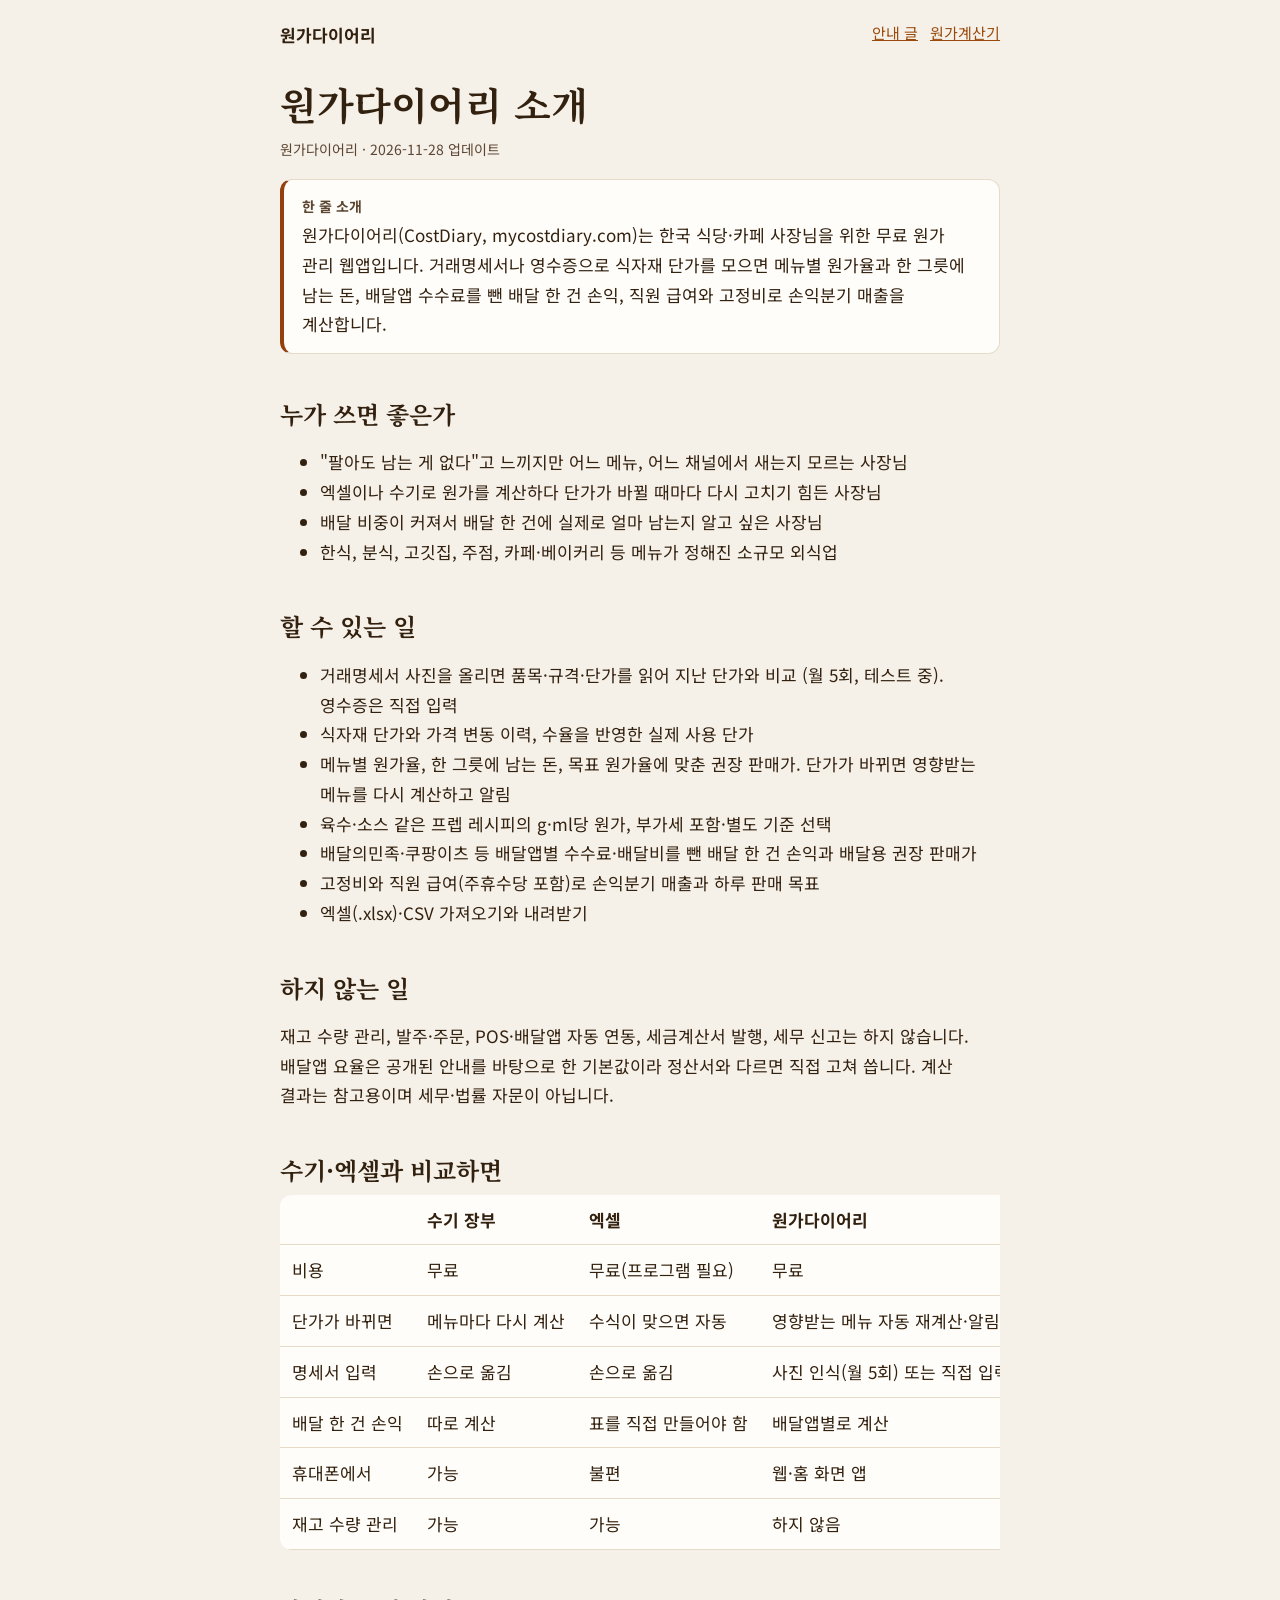
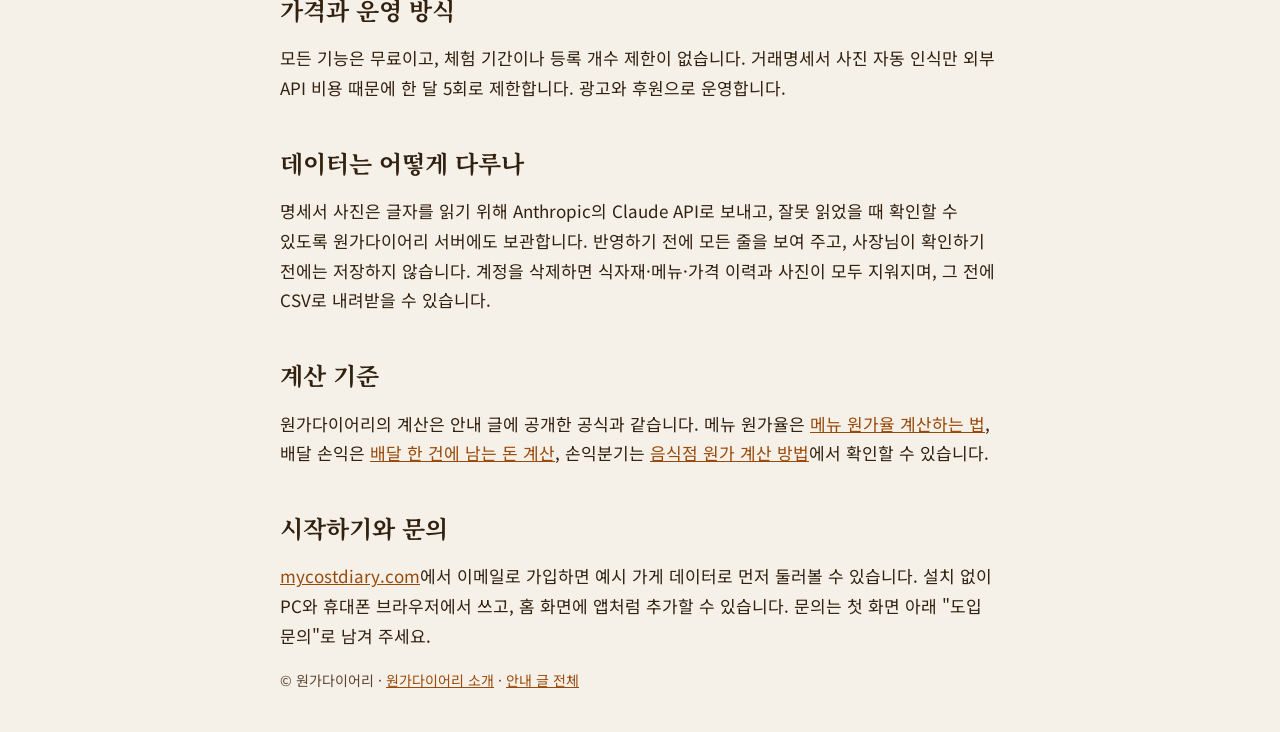
==== static/about.html @ d58bc054 "AI 답변에 인용되도록 안내 글 보강: 고민형 질문 글, 배달 손익, 소개·목록 페이지 - /guide/no-profit: '장사해도 남는 게 없을 때' 원인 7가지와 확인 순서 " ====
<!doctype html>
<html lang="ko">
<head>
  <meta charset="utf-8">
  <meta name="viewport" content="width=device-width, initial-scale=1">
  <title>원가다이어리 소개 · 식당 무료 원가 관리 웹앱 | 원가다이어리</title>
  <meta name="description" content="원가다이어리는 식당·카페 사장님을 위한 무료 원가 관리 웹앱입니다. 할 수 있는 일과 하지 않는 일, 수기·엑셀과의 비교, 데이터 처리, 계산 기준을 정리했습니다.">
  <meta name="robots" content="index, follow, max-image-preview:large">
  <link rel="canonical" href="https://mycostdiary.com/about">
  <meta property="og:type" content="website">
  <meta property="og:site_name" content="원가다이어리">
  <meta property="og:url" content="https://mycostdiary.com/about">
  <meta property="og:title" content="원가다이어리 소개 · 식당 무료 원가 관리 웹앱">
  <meta property="og:description" content="원가다이어리는 식당·카페 사장님을 위한 무료 원가 관리 웹앱입니다. 할 수 있는 일과 하지 않는 일, 수기·엑셀과의 비교, 데이터 처리, 계산 기준을 정리했습니다.">
  <meta property="og:image" content="https://mycostdiary.com/static/og-image.png">
  <meta property="og:locale" content="ko_KR">
  <meta name="twitter:card" content="summary_large_image">
  <link rel="icon" href="/static/icon.svg" type="image/svg+xml">
  <link rel="stylesheet" href="/static/fonts/noto/noto.css?v=1">
  <link rel="stylesheet" href="/static/guide/guide.css?v=4">
  <script type="application/ld+json">
{
 "@context": "https://schema.org",
 "@graph": [
  {
   "@type": "AboutPage",
   "name": "원가다이어리 소개",
   "url": "https://mycostdiary.com/about",
   "inLanguage": "ko-KR",
   "mainEntity": {
    "@id": "https://mycostdiary.com/#app"
   },
   "dateModified": "2026-11-28"
  },
  {
   "@type": "Organization",
   "@id": "https://mycostdiary.com/#org",
   "name": "원가다이어리",
   "alternateName": "CostDiary",
   "url": "https://mycostdiary.com/",
   "logo": "https://mycostdiary.com/static/brand/logo.png"
  },
  {
   "@type": "SoftwareApplication",
   "@id": "https://mycostdiary.com/#app",
   "name": "원가다이어리",
   "url": "https://mycostdiary.com/",
   "applicationCategory": "BusinessApplication",
   "operatingSystem": "Web",
   "inLanguage": "ko-KR",
   "offers": {
    "@type": "Offer",
    "price": "0",
    "priceCurrency": "KRW"
   },
   "publisher": {
    "@id": "https://mycostdiary.com/#org"
   }
  }
 ]
}
  </script>
</head>
<body>
  <header><a href="/">원가다이어리</a><nav><a href="/guide">안내 글</a><a href="/guide/cost-calculator">원가계산기</a></nav></header>
  <main>
    <article>
    <h1>원가다이어리 소개</h1>
    <p class="meta">원가다이어리 · <time datetime="2026-11-28">2026-11-28 업데이트</time></p>
    <p class="answer"><b>한 줄 소개</b> 원가다이어리(CostDiary, mycostdiary.com)는 한국 식당·카페 사장님을 위한 무료 원가 관리 웹앱입니다. 거래명세서나 영수증으로 식자재 단가를 모으면 메뉴별 원가율과 한 그릇에 남는 돈, 배달앱 수수료를 뺀 배달 한 건 손익, 직원 급여와 고정비로 손익분기 매출을 계산합니다.</p>

    <h2>누가 쓰면 좋은가</h2>
    <ul>
      <li>"팔아도 남는 게 없다"고 느끼지만 어느 메뉴, 어느 채널에서 새는지 모르는 사장님</li>
      <li>엑셀이나 수기로 원가를 계산하다 단가가 바뀔 때마다 다시 고치기 힘든 사장님</li>
      <li>배달 비중이 커져서 배달 한 건에 실제로 얼마 남는지 알고 싶은 사장님</li>
      <li>한식, 분식, 고깃집, 주점, 카페·베이커리 등 메뉴가 정해진 소규모 외식업</li>
    </ul>

    <h2>할 수 있는 일</h2>
    <ul>
      <li>거래명세서 사진을 올리면 품목·규격·단가를 읽어 지난 단가와 비교 (월 5회, 테스트 중). 영수증은 직접 입력</li>
      <li>식자재 단가와 가격 변동 이력, 수율을 반영한 실제 사용 단가</li>
      <li>메뉴별 원가율, 한 그릇에 남는 돈, 목표 원가율에 맞춘 권장 판매가. 단가가 바뀌면 영향받는 메뉴를 다시 계산하고 알림</li>
      <li>육수·소스 같은 프렙 레시피의 g·ml당 원가, 부가세 포함·별도 기준 선택</li>
      <li>배달의민족·쿠팡이츠 등 배달앱별 수수료·배달비를 뺀 배달 한 건 손익과 배달용 권장 판매가</li>
      <li>고정비와 직원 급여(주휴수당 포함)로 손익분기 매출과 하루 판매 목표</li>
      <li>엑셀(.xlsx)·CSV 가져오기와 내려받기</li>
    </ul>

    <h2>하지 않는 일</h2>
    <p>재고 수량 관리, 발주·주문, POS·배달앱 자동 연동, 세금계산서 발행, 세무 신고는 하지 않습니다. 배달앱 요율은 공개된 안내를 바탕으로 한 기본값이라 정산서와 다르면 직접 고쳐 씁니다. 계산 결과는 참고용이며 세무·법률 자문이 아닙니다.</p>

    <h2>수기·엑셀과 비교하면</h2>
    <div class="table-wrap">
      <table>
        <thead><tr><th></th><th>수기 장부</th><th>엑셀</th><th>원가다이어리</th></tr></thead>
        <tbody>
          <tr><td>비용</td><td>무료</td><td>무료(프로그램 필요)</td><td>무료</td></tr>
          <tr><td>단가가 바뀌면</td><td>메뉴마다 다시 계산</td><td>수식이 맞으면 자동</td><td>영향받는 메뉴 자동 재계산·알림</td></tr>
          <tr><td>명세서 입력</td><td>손으로 옮김</td><td>손으로 옮김</td><td>사진 인식(월 5회) 또는 직접 입력</td></tr>
          <tr><td>배달 한 건 손익</td><td>따로 계산</td><td>표를 직접 만들어야 함</td><td>배달앱별로 계산</td></tr>
          <tr><td>휴대폰에서</td><td>가능</td><td>불편</td><td>웹·홈 화면 앱</td></tr>
          <tr><td>재고 수량 관리</td><td>가능</td><td>가능</td><td>하지 않음</td></tr>
        </tbody>
      </table>
    </div>

    <h2>가격과 운영 방식</h2>
    <p>모든 기능은 무료이고, 체험 기간이나 등록 개수 제한이 없습니다. 거래명세서 사진 자동 인식만 외부 API 비용 때문에 한 달 5회로 제한합니다. 광고와 후원으로 운영합니다.</p>

    <h2>데이터는 어떻게 다루나</h2>
    <p>명세서 사진은 글자를 읽기 위해 Anthropic의 Claude API로 보내고, 잘못 읽었을 때 확인할 수 있도록 원가다이어리 서버에도 보관합니다. 반영하기 전에 모든 줄을 보여 주고, 사장님이 확인하기 전에는 저장하지 않습니다. 계정을 삭제하면 식자재·메뉴·가격 이력과 사진이 모두 지워지며, 그 전에 CSV로 내려받을 수 있습니다.</p>

    <h2>계산 기준</h2>
    <p>원가다이어리의 계산은 안내 글에 공개한 공식과 같습니다. 메뉴 원가율은 <a href="/guide/menu-cost-rate">메뉴 원가율 계산하는 법</a>, 배달 손익은 <a href="/guide/delivery-profit">배달 한 건에 남는 돈 계산</a>, 손익분기는 <a href="/guide/restaurant-cost">음식점 원가 계산 방법</a>에서 확인할 수 있습니다.</p>

    <h2>시작하기와 문의</h2>
    <p><a href="/">mycostdiary.com</a>에서 이메일로 가입하면 예시 가게 데이터로 먼저 둘러볼 수 있습니다. 설치 없이 PC와 휴대폰 브라우저에서 쓰고, 홈 화면에 앱처럼 추가할 수 있습니다. 문의는 첫 화면 아래 "도입 문의"로 남겨 주세요.</p>
    </article>
  </main>
  <footer>© 원가다이어리 · <a href="/about">원가다이어리 소개</a> · <a href="/guide">안내 글 전체</a></footer>
  <script type="module" src="/static/js/guide-ga.js"></script>
</body>
</html>
---- static/fonts/noto/noto.css ----
/* Noto Sans KR · Noto Serif KR (SIL OFL 1.1, Google). @fontsource 5.3.1에서 가져온 조각 파일.
   KS X 1001 한글 2,350자 + 기본 라틴 + 랜딩에 쓰인 글자가 들어 있는 조각만 담았고, unicode-range 덕분에
   브라우저는 화면에 실제로 쓰인 조각만 내려받는다. 없는 글자는 다음 글꼴(시스템 고딕)로 표시된다. */
@font-face{font-family:'Noto Sans KR';font-style:normal;font-weight:400;font-display:swap;src:url(./noto-sans-kr-2-400-normal.woff2) format('woff2');unicode-range:U+d723-d728,U+d72a-d733,U+d735-d748,U+d74a-d74f,U+d752-d753,U+d755-d757,U+d75a-d75f,U+d762-d764,U+d766-d768,U+d76a-d76b,U+d76d-d76f,U+d771-d787,U+d789-d78b,U+d78d-d78f,U+d791-d797,U+d79a,U+d79c,U+d79e-d7a3,U+f900-f909,U+f90b-f92e;}
@font-face{font-family:'Noto Sans KR';font-style:normal;font-weight:400;font-display:swap;src:url(./noto-sans-kr-3-400-normal.woff2) format('woff2');unicode-range:U+d679-d68b,U+d68e-d69e,U+d6a0,U+d6a2-d6a7,U+d6a9-d6c3,U+d6c6-d6c7,U+d6c9-d6cb,U+d6cd-d6d3,U+d6d5-d6d6,U+d6d8-d6e3,U+d6e5-d6e7,U+d6e9-d6fb,U+d6fd-d717,U+d719-d71f,U+d721-d722;}
@font-face{font-family:'Noto Sans KR';font-style:normal;font-weight:400;font-display:swap;src:url(./noto-sans-kr-4-400-normal.woff2) format('woff2');unicode-range:U+d5bc-d5c7,U+d5ca-d5cb,U+d5cd-d5cf,U+d5d1-d5d7,U+d5d9-d5da,U+d5dc,U+d5de-d5e3,U+d5e6-d5e7,U+d5e9-d5eb,U+d5ed-d5f6,U+d5f8,U+d5fa-d5ff,U+d602-d603,U+d605-d607,U+d609-d60f,U+d612-d613,U+d616-d61b,U+d61d-d637,U+d63a-d63b,U+d63d-d63f,U+d641-d647,U+d64a-d64c,U+d64e-d653,U+d656-d657,U+d659-d65b,U+d65d-d666,U+d668,U+d66a-d678;}
@font-face{font-family:'Noto Sans KR';font-style:normal;font-weight:400;font-display:swap;src:url(./noto-sans-kr-5-400-normal.woff2) format('woff2');unicode-range:U+d507,U+d509-d50b,U+d50d-d513,U+d515-d53b,U+d53e-d53f,U+d541-d543,U+d545-d54c,U+d54e,U+d550,U+d552-d557,U+d55a-d55b,U+d55d-d55f,U+d561-d564,U+d566-d567,U+d56a,U+d56c,U+d56e-d573,U+d576-d577,U+d579-d583,U+d585-d586,U+d58a-d5a4,U+d5a6-d5bb;}
@font-face{font-family:'Noto Sans KR';font-style:normal;font-weight:400;font-display:swap;src:url(./noto-sans-kr-6-400-normal.woff2) format('woff2');unicode-range:U+d464-d477,U+d47a-d47b,U+d47d-d47f,U+d481-d487,U+d489-d48a,U+d48c,U+d48e-d4e7,U+d4e9-d503,U+d505-d506;}
@font-face{font-family:'Noto Sans KR';font-style:normal;font-weight:400;font-display:swap;src:url(./noto-sans-kr-7-400-normal.woff2) format('woff2');unicode-range:U+d3bf-d3c7,U+d3ca-d3cf,U+d3d1-d3eb,U+d3ee-d3ef,U+d3f1-d3f3,U+d3f5-d3fb,U+d3fd-d400,U+d402-d45b,U+d45d-d463;}
@font-face{font-family:'Noto Sans KR';font-style:normal;font-weight:400;font-display:swap;src:url(./noto-sans-kr-8-400-normal.woff2) format('woff2');unicode-range:U+d2ff,U+d302-d304,U+d306-d30b,U+d30f,U+d311-d313,U+d315-d31b,U+d31e,U+d322-d324,U+d326-d327,U+d32a-d32b,U+d32d-d32f,U+d331-d337,U+d339-d33c,U+d33e-d37b,U+d37e-d37f,U+d381-d383,U+d385-d38b,U+d38e-d390,U+d392-d397,U+d39a-d39b,U+d39d-d39f,U+d3a1-d3a7,U+d3a9-d3aa,U+d3ac,U+d3ae-d3b3,U+d3b5-d3b7,U+d3b9-d3bb,U+d3bd-d3be;}
@font-face{font-family:'Noto Sans KR';font-style:normal;font-weight:400;font-display:swap;src:url(./noto-sans-kr-9-400-normal.woff2) format('woff2');unicode-range:U+d257-d27f,U+d281-d29b,U+d29d-d29f,U+d2a1-d2ab,U+d2ad-d2b7,U+d2ba-d2bb,U+d2bd-d2bf,U+d2c1-d2c7,U+d2c9-d2ef,U+d2f2-d2f3,U+d2f5-d2f7,U+d2f9-d2fe;}
@font-face{font-family:'Noto Sans KR';font-style:normal;font-weight:400;font-display:swap;src:url(./noto-sans-kr-10-400-normal.woff2) format('woff2');unicode-range:U+d1b4,U+d1b6-d1f3,U+d1f5-d22b,U+d22e-d22f,U+d231-d233,U+d235-d23b,U+d23d-d240,U+d242-d256;}
@font-face{font-family:'Noto Sans KR';font-style:normal;font-weight:400;font-display:swap;src:url(./noto-sans-kr-11-400-normal.woff2) format('woff2');unicode-range:U+d105-d12f,U+d132-d133,U+d135-d137,U+d139-d13f,U+d141-d142,U+d144,U+d146-d14b,U+d14e-d14f,U+d151-d153,U+d155-d15b,U+d15e-d187,U+d189-d19f,U+d1a2-d1a3,U+d1a5-d1a7,U+d1a9-d1af,U+d1b2-d1b3;}
@font-face{font-family:'Noto Sans KR';font-style:normal;font-weight:400;font-display:swap;src:url(./noto-sans-kr-12-400-normal.woff2) format('woff2');unicode-range:U+d04b-d04f,U+d051-d057,U+d059-d06b,U+d06d-d06f,U+d071-d073,U+d075-d07b,U+d07e-d0a3,U+d0a6-d0a7,U+d0a9-d0ab,U+d0ad-d0b3,U+d0b6,U+d0b8,U+d0ba-d0bf,U+d0c2-d0c3,U+d0c5-d0c7,U+d0c9-d0cf,U+d0d2,U+d0d6-d0db,U+d0de-d0df,U+d0e1-d0e3,U+d0e5-d0eb,U+d0ee-d0f0,U+d0f2-d104;}
@font-face{font-family:'Noto Sans KR';font-style:normal;font-weight:400;font-display:swap;src:url(./noto-sans-kr-13-400-normal.woff2) format('woff2');unicode-range:U+cfa2-cfc3,U+cfc5-cfdf,U+cfe2-cfe3,U+cfe5-cfe7,U+cfe9-cff4,U+cff6-cffb,U+cffd-cfff,U+d001-d003,U+d005-d017,U+d019-d033,U+d036-d037,U+d039-d03b,U+d03d-d04a;}
@font-face{font-family:'Noto Sans KR';font-style:normal;font-weight:400;font-display:swap;src:url(./noto-sans-kr-14-400-normal.woff2) format('woff2');unicode-range:U+cef0-cef3,U+cef6,U+cef9-ceff,U+cf01-cf03,U+cf05-cf07,U+cf09-cf0f,U+cf11-cf12,U+cf14-cf1b,U+cf1d-cf1f,U+cf21-cf2f,U+cf31-cf53,U+cf56-cf57,U+cf59-cf5b,U+cf5d-cf63,U+cf66,U+cf68,U+cf6a-cf6f,U+cf71-cf84,U+cf86-cf8b,U+cf8d-cfa1;}
@font-face{font-family:'Noto Sans KR';font-style:normal;font-weight:400;font-display:swap;src:url(./noto-sans-kr-15-400-normal.woff2) format('woff2');unicode-range:U+ce3c-ce57,U+ce5a-ce5b,U+ce5d-ce5f,U+ce61-ce67,U+ce6a,U+ce6c,U+ce6e-ce73,U+ce76-ce77,U+ce79-ce7b,U+ce7d-ce83,U+ce85-ce88,U+ce8a-ce8f,U+ce91-ce93,U+ce95-ce97,U+ce99-ce9f,U+cea2,U+cea4-ceab,U+cead-cee3,U+cee6-cee7,U+cee9-ceeb,U+ceed-ceef;}
@font-face{font-family:'Noto Sans KR';font-style:normal;font-weight:400;font-display:swap;src:url(./noto-sans-kr-16-400-normal.woff2) format('woff2');unicode-range:U+cd92-cd93,U+cd96-cd97,U+cd99-cd9b,U+cd9d-cda3,U+cda6-cda8,U+cdaa-cdaf,U+cdb1-cdc3,U+cdc5-cdcb,U+cdcd-cde7,U+cde9-ce03,U+ce05-ce1f,U+ce22-ce34,U+ce36-ce3b;}
@font-face{font-family:'Noto Sans KR';font-style:normal;font-weight:400;font-display:swap;src:url(./noto-sans-kr-17-400-normal.woff2) format('woff2');unicode-range:U+ccef-cd07,U+cd0a-cd0b,U+cd0d-cd1a,U+cd1c,U+cd1e-cd2b,U+cd2d-cd5b,U+cd5d-cd77,U+cd79-cd91;}
@font-face{font-family:'Noto Sans KR';font-style:normal;font-weight:400;font-display:swap;src:url(./noto-sans-kr-18-400-normal.woff2) format('woff2');unicode-range:U+cc3f-cc43,U+cc46-cc47,U+cc49-cc4b,U+cc4d-cc53,U+cc55-cc58,U+cc5a-cc5f,U+cc61-cc97,U+cc9a-cc9b,U+cc9d-cc9f,U+cca1-cca7,U+ccaa,U+ccac,U+ccae-ccb3,U+ccb6-ccb7,U+ccb9-ccbb,U+ccbd-cccf,U+ccd1-cce3,U+cce5-ccee;}
@font-face{font-family:'Noto Sans KR';font-style:normal;font-weight:400;font-display:swap;src:url(./noto-sans-kr-19-400-normal.woff2) format('woff2');unicode-range:U+cb91-cbd3,U+cbd5-cbe3,U+cbe5-cc0b,U+cc0e-cc0f,U+cc11-cc13,U+cc15-cc1b,U+cc1d-cc20,U+cc23-cc27,U+cc2a-cc2b,U+cc2d,U+cc2f,U+cc31-cc37,U+cc3a,U+cc3c;}
@font-face{font-family:'Noto Sans KR';font-style:normal;font-weight:400;font-display:swap;src:url(./noto-sans-kr-20-400-normal.woff2) format('woff2');unicode-range:U+caf4-cb47,U+cb4a-cb90;}
@font-face{font-family:'Noto Sans KR';font-style:normal;font-weight:400;font-display:swap;src:url(./noto-sans-kr-21-400-normal.woff2) format('woff2');unicode-range:U+ca4a-ca4b,U+ca4e-ca4f,U+ca51-ca53,U+ca55-ca5b,U+ca5d-ca60,U+ca62-ca83,U+ca85-cabb,U+cabe-cabf,U+cac1-cac3,U+cac5-cacb,U+cacd-cad0,U+cad2,U+cad4-cad8,U+cada-caf3;}
@font-face{font-family:'Noto Sans KR';font-style:normal;font-weight:400;font-display:swap;src:url(./noto-sans-kr-22-400-normal.woff2) format('woff2');unicode-range:U+c996-c997,U+c99a-c99c,U+c99e-c9bf,U+c9c2-c9c3,U+c9c5-c9c7,U+c9c9-c9cf,U+c9d2,U+c9d4,U+c9d7-c9d8,U+c9db,U+c9de-c9df,U+c9e1-c9e3,U+c9e5-c9e6,U+c9e8-c9eb,U+c9ee-c9f0,U+c9f2-c9f7,U+c9f9-ca0b,U+ca0d-ca28,U+ca2a-ca49;}
@font-face{font-family:'Noto Sans KR';font-style:normal;font-weight:400;font-display:swap;src:url(./noto-sans-kr-23-400-normal.woff2) format('woff2');unicode-range:U+c8e9-c8f4,U+c8f6-c8fb,U+c8fe-c8ff,U+c901-c903,U+c905-c90b,U+c90e-c910,U+c912-c917,U+c919-c92b,U+c92d-c94f,U+c951-c953,U+c955-c96b,U+c96d-c973,U+c975-c987,U+c98a-c98b,U+c98d-c98f,U+c991-c995;}
@font-face{font-family:'Noto Sans KR';font-style:normal;font-weight:400;font-display:swap;src:url(./noto-sans-kr-24-400-normal.woff2) format('woff2');unicode-range:U+c841-c84b,U+c84d-c86f,U+c872-c873,U+c875-c877,U+c879-c87f,U+c882-c884,U+c887-c88a,U+c88d-c8c3,U+c8c5-c8df,U+c8e1-c8e8;}
@font-face{font-family:'Noto Sans KR';font-style:normal;font-weight:400;font-display:swap;src:url(./noto-sans-kr-25-400-normal.woff2) format('woff2');unicode-range:U+c779-c77b,U+c77e-c782,U+c786,U+c78b,U+c78d,U+c78f,U+c792-c793,U+c795,U+c797,U+c799-c79f,U+c7a2,U+c7a7-c7ab,U+c7ae-c7bb,U+c7bd-c7c0,U+c7c2-c7c7,U+c7c9-c7dc,U+c7de-c7ff,U+c802-c803,U+c805-c807,U+c809,U+c80b-c80f,U+c812,U+c814,U+c817-c81b,U+c81e-c81f,U+c821-c823,U+c825-c82e,U+c830-c837,U+c839-c83b,U+c83d-c840;}
@font-face{font-family:'Noto Sans KR';font-style:normal;font-weight:400;font-display:swap;src:url(./noto-sans-kr-26-400-normal.woff2) format('woff2');unicode-range:U+c6bb-c6bf,U+c6c2,U+c6c4,U+c6c6-c6cb,U+c6ce-c6cf,U+c6d1-c6d3,U+c6d5-c6db,U+c6dd-c6df,U+c6e1-c6e7,U+c6e9-c6eb,U+c6ed-c6ef,U+c6f1-c6f8,U+c6fa-c703,U+c705-c707,U+c709-c70b,U+c70d-c716,U+c718,U+c71a-c71f,U+c722-c723,U+c725-c727,U+c729-c734,U+c736-c73b,U+c73e-c73f,U+c741-c743,U+c745-c74b,U+c74e-c750,U+c752-c757,U+c759-c773,U+c776-c777;}
@font-face{font-family:'Noto Sans KR';font-style:normal;font-weight:400;font-display:swap;src:url(./noto-sans-kr-27-400-normal.woff2) format('woff2');unicode-range:U+c5f5-c5fb,U+c5fe,U+c602-c605,U+c607,U+c609-c60f,U+c611-c61a,U+c61c-c623,U+c626-c627,U+c629-c62b,U+c62d,U+c62f-c632,U+c636,U+c638,U+c63a-c63f,U+c642-c643,U+c645-c647,U+c649-c652,U+c656-c65b,U+c65d-c65f,U+c661-c663,U+c665-c677,U+c679-c67b,U+c67d-c693,U+c696-c697,U+c699-c69b,U+c69d-c6a3,U+c6a6,U+c6a8,U+c6aa-c6af,U+c6b2-c6b3,U+c6b5-c6b7,U+c6b9-c6ba;}
@font-face{font-family:'Noto Sans KR';font-style:normal;font-weight:400;font-display:swap;src:url(./noto-sans-kr-28-400-normal.woff2) format('woff2');unicode-range:U+c517-c527,U+c52a-c52b,U+c52d-c52f,U+c531-c538,U+c53a,U+c53c,U+c53e-c543,U+c546-c547,U+c54b,U+c54d-c552,U+c556,U+c55a-c55b,U+c55d,U+c55f,U+c562-c563,U+c565-c567,U+c569-c56f,U+c572,U+c574,U+c576-c57b,U+c57e-c57f,U+c581-c583,U+c585-c586,U+c588-c58b,U+c58e,U+c590,U+c592-c596,U+c599-c5b3,U+c5b6-c5b7,U+c5ba,U+c5be-c5c3,U+c5ca-c5cb,U+c5cd,U+c5cf,U+c5d2-c5d3,U+c5d5-c5d7,U+c5d9-c5df,U+c5e1-c5e2,U+c5e4,U+c5e6-c5eb,U+c5ef,U+c5f1-c5f3;}
@font-face{font-family:'Noto Sans KR';font-style:normal;font-weight:400;font-display:swap;src:url(./noto-sans-kr-29-400-normal.woff2) format('woff2');unicode-range:U+c475-c4ef,U+c4f2-c4f3,U+c4f5-c4f7,U+c4f9-c4ff,U+c502-c50b,U+c50d-c516;}
@font-face{font-family:'Noto Sans KR';font-style:normal;font-weight:400;font-display:swap;src:url(./noto-sans-kr-30-400-normal.woff2) format('woff2');unicode-range:U+c3d0-c3d7,U+c3da-c3db,U+c3dd-c3de,U+c3e1-c3ec,U+c3ee-c3f3,U+c3f5-c42b,U+c42d-c463,U+c466-c474;}
@font-face{font-family:'Noto Sans KR';font-style:normal;font-weight:400;font-display:swap;src:url(./noto-sans-kr-31-400-normal.woff2) format('woff2');unicode-range:U+c32b-c367,U+c36a-c36b,U+c36d-c36f,U+c371-c377,U+c37a-c37b,U+c37e-c383,U+c385-c387,U+c389-c3cf;}
@font-face{font-family:'Noto Sans KR';font-style:normal;font-weight:400;font-display:swap;src:url(./noto-sans-kr-32-400-normal.woff2) format('woff2');unicode-range:U+c26a-c26b,U+c26d-c26f,U+c271-c273,U+c275-c27b,U+c27e-c287,U+c289-c28f,U+c291-c297,U+c299-c29a,U+c29c-c2a3,U+c2a5-c2a7,U+c2a9-c2ab,U+c2ad-c2b3,U+c2b6,U+c2b8,U+c2ba-c2bb,U+c2bd-c2db,U+c2de-c2df,U+c2e1-c2e2,U+c2e5-c2ea,U+c2ee,U+c2f0,U+c2f2-c2f5,U+c2f7,U+c2fa-c2fb,U+c2fd-c2ff,U+c301-c307,U+c309-c30c,U+c30e-c312,U+c315-c323,U+c325-c328,U+c32a;}
@font-face{font-family:'Noto Sans KR';font-style:normal;font-weight:400;font-display:swap;src:url(./noto-sans-kr-33-400-normal.woff2) format('woff2');unicode-range:U+c1bc-c1c3,U+c1c5-c1df,U+c1e1-c1fb,U+c1fd-c203,U+c205-c20c,U+c20e,U+c210-c217,U+c21a-c21b,U+c21d-c21e,U+c221-c227,U+c229-c22a,U+c22c,U+c22e,U+c230,U+c233-c24f,U+c251-c257,U+c259-c269;}
@font-face{font-family:'Noto Sans KR';font-style:normal;font-weight:400;font-display:swap;src:url(./noto-sans-kr-34-400-normal.woff2) format('woff2');unicode-range:U+c101-c11b,U+c11f,U+c121-c123,U+c125-c12b,U+c12e,U+c132-c137,U+c13a-c13b,U+c13d-c13f,U+c141-c147,U+c14a,U+c14c-c153,U+c155-c157,U+c159-c15b,U+c15d-c166,U+c169-c16f,U+c171-c177,U+c179-c18b,U+c18e-c18f,U+c191-c193,U+c195-c19b,U+c19d-c19e,U+c1a0,U+c1a2-c1a4,U+c1a6-c1bb;}
@font-face{font-family:'Noto Sans KR';font-style:normal;font-weight:400;font-display:swap;src:url(./noto-sans-kr-35-400-normal.woff2) format('woff2');unicode-range:U+c049-c057,U+c059-c05b,U+c05d-c05f,U+c061-c067,U+c069-c08f,U+c091-c0ab,U+c0ae-c0af,U+c0b1-c0b3,U+c0b5,U+c0b7-c0bb,U+c0be,U+c0c2-c0c7,U+c0ca-c0cb,U+c0cd-c0cf,U+c0d1-c0d7,U+c0d9-c0da,U+c0dc,U+c0de-c0e3,U+c0e5-c0eb,U+c0ed-c0f3,U+c0f6,U+c0f8,U+c0fa-c0ff;}
@font-face{font-family:'Noto Sans KR';font-style:normal;font-weight:400;font-display:swap;src:url(./noto-sans-kr-36-400-normal.woff2) format('woff2');unicode-range:U+bfa7-bfaf,U+bfb1-bfc4,U+bfc6-bfcb,U+bfce-bfcf,U+bfd1-bfd3,U+bfd5-bfdb,U+bfdd-c048;}
@font-face{font-family:'Noto Sans KR';font-style:normal;font-weight:400;font-display:swap;src:url(./noto-sans-kr-37-400-normal.woff2) format('woff2');unicode-range:U+bf07,U+bf09-bf3f,U+bf41-bf4f,U+bf52-bf54,U+bf56-bfa6;}
@font-face{font-family:'Noto Sans KR';font-style:normal;font-weight:400;font-display:swap;src:url(./noto-sans-kr-38-400-normal.woff2) format('woff2');unicode-range:U+be56,U+be58,U+be5c-be5f,U+be62-be63,U+be65-be67,U+be69-be74,U+be76-be7b,U+be7e-be7f,U+be81-be8e,U+be90,U+be92-bea7,U+bea9-becf,U+bed2-bed3,U+bed5-bed6,U+bed9-bee3,U+bee6-bf06;}
@font-face{font-family:'Noto Sans KR';font-style:normal;font-weight:400;font-display:swap;src:url(./noto-sans-kr-39-400-normal.woff2) format('woff2');unicode-range:U+bdb0-bdd3,U+bdd5-bdef,U+bdf1-be0b,U+be0d-be0f,U+be11-be13,U+be15-be43,U+be46-be47,U+be49-be4b,U+be4d-be53;}
@font-face{font-family:'Noto Sans KR';font-style:normal;font-weight:400;font-display:swap;src:url(./noto-sans-kr-40-400-normal.woff2) format('woff2');unicode-range:U+bd03,U+bd06,U+bd08,U+bd0a-bd0f,U+bd11-bd22,U+bd25-bd47,U+bd49-bd58,U+bd5a-bd7f,U+bd82-bd83,U+bd85-bd87,U+bd8a-bd8f,U+bd91-bd92,U+bd94,U+bd96-bd98,U+bd9a-bdaf;}
@font-face{font-family:'Noto Sans KR';font-style:normal;font-weight:400;font-display:swap;src:url(./noto-sans-kr-41-400-normal.woff2) format('woff2');unicode-range:U+bc4e-bc83,U+bc86-bc87,U+bc89-bc8b,U+bc8d-bc93,U+bc96,U+bc98,U+bc9b-bc9f,U+bca2-bca3,U+bca5-bca7,U+bca9-bcb2,U+bcb4-bcbb,U+bcbe-bcbf,U+bcc1-bcc3,U+bcc5-bccc,U+bcce-bcd0,U+bcd2-bcd4,U+bcd6-bcf3,U+bcf7,U+bcf9-bcfb,U+bcfd-bd02;}
@font-face{font-family:'Noto Sans KR';font-style:normal;font-weight:400;font-display:swap;src:url(./noto-sans-kr-42-400-normal.woff2) format('woff2');unicode-range:U+bb90-bba3,U+bba5-bbab,U+bbad-bbbf,U+bbc1-bbf7,U+bbfa-bbfb,U+bbfd-bbfe,U+bc01-bc07,U+bc09-bc0a,U+bc0e,U+bc10,U+bc12-bc13,U+bc17,U+bc19-bc1a,U+bc1e,U+bc20-bc23,U+bc26,U+bc28,U+bc2a-bc2c,U+bc2e-bc2f,U+bc32-bc33,U+bc35-bc37,U+bc39-bc3f,U+bc41-bc42,U+bc44,U+bc46-bc48,U+bc4a-bc4d;}
@font-face{font-family:'Noto Sans KR';font-style:normal;font-weight:400;font-display:swap;src:url(./noto-sans-kr-43-400-normal.woff2) format('woff2');unicode-range:U+bae6-bafb,U+bafd-bb17,U+bb19-bb33,U+bb37,U+bb39-bb3a,U+bb3d-bb43,U+bb45-bb46,U+bb48,U+bb4a-bb4f,U+bb51-bb53,U+bb55-bb57,U+bb59-bb62,U+bb64-bb8f;}
@font-face{font-family:'Noto Sans KR';font-style:normal;font-weight:400;font-display:swap;src:url(./noto-sans-kr-44-400-normal.woff2) format('woff2');unicode-range:U+ba30-ba37,U+ba3a-ba3b,U+ba3d-ba3f,U+ba41-ba47,U+ba49-ba4a,U+ba4c,U+ba4e-ba53,U+ba56-ba57,U+ba59-ba5b,U+ba5d-ba63,U+ba65-ba66,U+ba68-ba6f,U+ba71-ba73,U+ba75-ba77,U+ba79-ba84,U+ba86,U+ba88-baa7,U+baaa,U+baad-baaf,U+bab1-bab7,U+baba,U+babc,U+babe-bae5;}
@font-face{font-family:'Noto Sans KR';font-style:normal;font-weight:400;font-display:swap;src:url(./noto-sans-kr-45-400-normal.woff2) format('woff2');unicode-range:U+b96e-b973,U+b976-b977,U+b979-b97b,U+b97d-b983,U+b986,U+b988,U+b98a-b98d,U+b98f-b9ab,U+b9ae-b9af,U+b9b1-b9b3,U+b9b5-b9bb,U+b9be,U+b9c0,U+b9c2-b9c7,U+b9ca-b9cb,U+b9cd,U+b9d2-b9d7,U+b9da,U+b9dc,U+b9df-b9e0,U+b9e2,U+b9e6-b9e7,U+b9e9-b9f3,U+b9f6,U+b9f8,U+b9fb-ba2f;}
@font-face{font-family:'Noto Sans KR';font-style:normal;font-weight:400;font-display:swap;src:url(./noto-sans-kr-46-400-normal.woff2) format('woff2');unicode-range:U+b8bf-b8cb,U+b8cd-b8e0,U+b8e2-b8e7,U+b8ea-b8eb,U+b8ed-b8ef,U+b8f1-b8f7,U+b8fa,U+b8fc,U+b8fe-b903,U+b905-b917,U+b919-b91f,U+b921-b93b,U+b93d-b957,U+b95a-b95b,U+b95d-b95f,U+b961-b967,U+b969-b96c;}
@font-face{font-family:'Noto Sans KR';font-style:normal;font-weight:400;font-display:swap;src:url(./noto-sans-kr-47-400-normal.woff2) format('woff2');unicode-range:U+b80d-b80f,U+b811-b817,U+b81a,U+b81c-b823,U+b826-b827,U+b829-b82b,U+b82d-b833,U+b836,U+b83a-b83f,U+b841-b85b,U+b85e-b85f,U+b861-b863,U+b865-b86b,U+b86e,U+b870,U+b872-b8af,U+b8b1-b8be;}
@font-face{font-family:'Noto Sans KR';font-style:normal;font-weight:400;font-display:swap;src:url(./noto-sans-kr-48-400-normal.woff2) format('woff2');unicode-range:U+b74d-b75f,U+b761-b763,U+b765-b774,U+b776-b77b,U+b77e-b77f,U+b781-b783,U+b785-b78b,U+b78e,U+b792-b796,U+b79a-b79b,U+b79d-b7a7,U+b7aa,U+b7ae-b7b3,U+b7b6-b7c8,U+b7ca-b7eb,U+b7ee-b7ef,U+b7f1-b7f3,U+b7f5-b7fb,U+b7fe,U+b802-b806,U+b80a-b80b;}
@font-face{font-family:'Noto Sans KR';font-style:normal;font-weight:400;font-display:swap;src:url(./noto-sans-kr-49-400-normal.woff2) format('woff2');unicode-range:U+b6a7-b6aa,U+b6ac-b6b0,U+b6b2-b6ef,U+b6f1-b727,U+b72a-b72b,U+b72d-b72e,U+b731-b737,U+b739-b73a,U+b73c-b743,U+b745-b74c;}
@font-face{font-family:'Noto Sans KR';font-style:normal;font-weight:400;font-display:swap;src:url(./noto-sans-kr-50-400-normal.woff2) format('woff2');unicode-range:U+b605-b60f,U+b612-b617,U+b619-b624,U+b626-b69b,U+b69e-b6a3,U+b6a5-b6a6;}
@font-face{font-family:'Noto Sans KR';font-style:normal;font-weight:400;font-display:swap;src:url(./noto-sans-kr-51-400-normal.woff2) format('woff2');unicode-range:U+b55f,U+b562-b583,U+b585-b59f,U+b5a2-b5a3,U+b5a5-b5a7,U+b5a9-b5b2,U+b5b5-b5ba,U+b5bd-b604;}
@font-face{font-family:'Noto Sans KR';font-style:normal;font-weight:400;font-display:swap;src:url(./noto-sans-kr-52-400-normal.woff2) format('woff2');unicode-range:U+b4a5-b4b6,U+b4b8-b4bf,U+b4c1-b4c7,U+b4c9-b4db,U+b4de-b4df,U+b4e1-b4e2,U+b4e5-b4eb,U+b4ee,U+b4f0,U+b4f2-b513,U+b516-b517,U+b519-b51a,U+b51d-b523,U+b526,U+b528,U+b52b-b52f,U+b532-b533,U+b535-b537,U+b539-b53f,U+b541-b544,U+b546-b54b,U+b54d-b54f,U+b551-b55b,U+b55d-b55e;}
@font-face{font-family:'Noto Sans KR';font-style:normal;font-weight:400;font-display:swap;src:url(./noto-sans-kr-53-400-normal.woff2) format('woff2');unicode-range:U+b3f8-b3fb,U+b3fd-b40f,U+b411-b417,U+b419-b41b,U+b41d-b41f,U+b421-b427,U+b42a-b42b,U+b42d-b44f,U+b452-b453,U+b455-b457,U+b459-b45f,U+b462-b464,U+b466-b46b,U+b46d-b47f,U+b481-b4a3;}
@font-face{font-family:'Noto Sans KR';font-style:normal;font-weight:400;font-display:swap;src:url(./noto-sans-kr-54-400-normal.woff2) format('woff2');unicode-range:U+b342-b353,U+b356-b357,U+b359-b35b,U+b35d-b35e,U+b360-b363,U+b366,U+b368,U+b36a-b36d,U+b36f,U+b372-b373,U+b375-b377,U+b379-b37f,U+b381-b382,U+b384,U+b386-b38b,U+b38d-b3c3,U+b3c6-b3c7,U+b3c9-b3ca,U+b3cd-b3d3,U+b3d6,U+b3d8,U+b3da-b3f7;}
@font-face{font-family:'Noto Sans KR';font-style:normal;font-weight:400;font-display:swap;src:url(./noto-sans-kr-55-400-normal.woff2) format('woff2');unicode-range:U+b27c-b283,U+b285-b28f,U+b292-b293,U+b295-b297,U+b29a-b29f,U+b2a1-b2a4,U+b2a7-b2a9,U+b2ab,U+b2ad-b2c7,U+b2ca-b2cb,U+b2cd-b2cf,U+b2d1-b2d7,U+b2da,U+b2dc,U+b2de-b2e3,U+b2e7,U+b2e9-b2ea,U+b2ef-b2f3,U+b2f6,U+b2f8,U+b2fa-b2fb,U+b2fd-b2fe,U+b302-b303,U+b305-b307,U+b309-b30f,U+b312,U+b316-b31b,U+b31d-b341;}
@font-face{font-family:'Noto Sans KR';font-style:normal;font-weight:400;font-display:swap;src:url(./noto-sans-kr-56-400-normal.woff2) format('woff2');unicode-range:U+b1d6-b1e7,U+b1e9-b1fc,U+b1fe-b203,U+b206-b207,U+b209-b20b,U+b20d-b213,U+b216-b21f,U+b221-b257,U+b259-b273,U+b275-b27b;}
@font-face{font-family:'Noto Sans KR';font-style:normal;font-weight:400;font-display:swap;src:url(./noto-sans-kr-57-400-normal.woff2) format('woff2');unicode-range:U+b120-b122,U+b126-b127,U+b129-b12b,U+b12d-b133,U+b136,U+b138,U+b13a-b13f,U+b142-b143,U+b145-b14f,U+b151-b153,U+b156-b157,U+b159-b177,U+b17a-b17b,U+b17d-b17f,U+b181-b187,U+b189-b18c,U+b18e-b191,U+b195-b1a7,U+b1a9-b1cb,U+b1cd-b1d5;}
@font-face{font-family:'Noto Sans KR';font-style:normal;font-weight:400;font-display:swap;src:url(./noto-sans-kr-58-400-normal.woff2) format('woff2');unicode-range:U+b05f-b07b,U+b07e-b07f,U+b081-b083,U+b085-b08b,U+b08d-b097,U+b09b,U+b09d-b09f,U+b0a2-b0a7,U+b0aa,U+b0b0,U+b0b2,U+b0b6-b0b7,U+b0b9-b0bb,U+b0bd-b0c3,U+b0c6-b0c7,U+b0ca-b0cf,U+b0d1-b0df,U+b0e1-b0e4,U+b0e6-b107,U+b10a-b10b,U+b10d-b10f,U+b111-b112,U+b114-b117,U+b119-b11a,U+b11c-b11f;}
@font-face{font-family:'Noto Sans KR';font-style:normal;font-weight:400;font-display:swap;src:url(./noto-sans-kr-59-400-normal.woff2) format('woff2');unicode-range:U+afac-afb7,U+afba-afbb,U+afbd-afbf,U+afc1-afc6,U+afca-afcc,U+afce-afd3,U+afd5-afe7,U+afe9-afef,U+aff1-b00b,U+b00d-b00f,U+b011-b013,U+b015-b01b,U+b01d-b027,U+b029-b043,U+b045-b047,U+b049,U+b04b,U+b04d-b052,U+b055-b056,U+b058-b05c,U+b05e;}
@font-face{font-family:'Noto Sans KR';font-style:normal;font-weight:400;font-display:swap;src:url(./noto-sans-kr-60-400-normal.woff2) format('woff2');unicode-range:U+af03-af07,U+af09-af2b,U+af2e-af33,U+af35-af3b,U+af3e-af40,U+af44-af47,U+af4a-af5c,U+af5e-af63,U+af65-af7f,U+af81-afab;}
@font-face{font-family:'Noto Sans KR';font-style:normal;font-weight:400;font-display:swap;src:url(./noto-sans-kr-61-400-normal.woff2) format('woff2');unicode-range:U+ae56-ae5b,U+ae5e-ae60,U+ae62-ae64,U+ae66-ae67,U+ae69-ae6b,U+ae6d-ae83,U+ae85-aebb,U+aebf,U+aec1-aec3,U+aec5-aecb,U+aece,U+aed0,U+aed2-aed7,U+aed9-aef3,U+aef5-af02;}
@font-face{font-family:'Noto Sans KR';font-style:normal;font-weight:400;font-display:swap;src:url(./noto-sans-kr-62-400-normal.woff2) format('woff2');unicode-range:U+ad9c-ada3,U+ada5-adbf,U+adc1-adc3,U+adc5-adc7,U+adc9-add2,U+add4-addb,U+addd-addf,U+ade1-ade3,U+ade5-adf7,U+adfa-adfb,U+adfd-adff,U+ae02-ae07,U+ae0a,U+ae0c,U+ae0e-ae13,U+ae15-ae2f,U+ae31-ae33,U+ae35-ae37,U+ae39-ae3f,U+ae42,U+ae44,U+ae46-ae49,U+ae4b,U+ae4f,U+ae51-ae53,U+ae55;}
@font-face{font-family:'Noto Sans KR';font-style:normal;font-weight:400;font-display:swap;src:url(./noto-sans-kr-63-400-normal.woff2) format('woff2');unicode-range:U+ace2-ace3,U+ace5-ace6,U+ace9-acef,U+acf2,U+acf4,U+acf7-acfb,U+acfe-acff,U+ad01-ad03,U+ad05-ad0b,U+ad0d-ad10,U+ad12-ad1b,U+ad1d-ad33,U+ad35-ad48,U+ad4a-ad4f,U+ad51-ad6b,U+ad6e-ad6f,U+ad71-ad72,U+ad77-ad7c,U+ad7e,U+ad80,U+ad82-ad87,U+ad89-ad8b,U+ad8d-ad8f,U+ad91-ad9b;}
@font-face{font-family:'Noto Sans KR';font-style:normal;font-weight:400;font-display:swap;src:url(./noto-sans-kr-64-400-normal.woff2) format('woff2');unicode-range:U+ac25-ac2c,U+ac2e,U+ac30,U+ac32-ac37,U+ac39-ac3f,U+ac41-ac4c,U+ac4e-ac6f,U+ac72-ac73,U+ac75-ac76,U+ac79-ac7f,U+ac82,U+ac84-ac88,U+ac8a-ac8b,U+ac8d-ac8f,U+ac91-ac93,U+ac95-ac9b,U+ac9d-ac9e,U+aca1-aca7,U+acab,U+acad-acaf,U+acb1-acb7,U+acba-acbb,U+acbe-acc0,U+acc2-acc3,U+acc5-acdf;}
@font-face{font-family:'Noto Sans KR';font-style:normal;font-weight:400;font-display:swap;src:url(./noto-sans-kr-65-400-normal.woff2) format('woff2');unicode-range:U+99df,U+99ed,U+99f1,U+99ff,U+9a01,U+9a08,U+9a0e-9a0f,U+9a19,U+9a2b,U+9a30,U+9a36-9a37,U+9a40,U+9a43,U+9a45,U+9a4d,U+9a55,U+9a57,U+9a5a-9a5b,U+9a5f,U+9a62,U+9a65,U+9a69-9a6a,U+9aa8,U+9ab8,U+9ad3,U+9ae5,U+9aee,U+9b1a,U+9b27,U+9b2a,U+9b31,U+9b3c,U+9b41-9b45,U+9b4f,U+9b54,U+9b5a,U+9b6f,U+9b8e,U+9b91,U+9b9f,U+9bab,U+9bae,U+9bc9,U+9bd6,U+9be4,U+9be8,U+9c0d,U+9c10,U+9c12,U+9c15,U+9c25,U+9c32,U+9c3b,U+9c47,U+9c49,U+9c57,U+9ce5,U+9ce7,U+9ce9,U+9cf3-9cf4,U+9cf6,U+9d09,U+9d1b,U+9d26,U+9d28,U+9d3b,U+9d51,U+9d5d,U+9d60-9d61,U+9d6c,U+9d72,U+9da9,U+9daf,U+9db4,U+9dc4,U+9dd7,U+9df2,U+9df8-9dfa,U+9e1a,U+9e1e,U+9e75,U+9e79,U+9e7d,U+9e7f,U+9e92-9e93,U+9e97,U+9e9d,U+9e9f,U+9ea5,U+9eb4-9eb5,U+9ebb,U+9ebe,U+9ec3,U+9ecd-9ece,U+9ed4,U+9ed8,U+9edb-9edc,U+9ede,U+9ee8,U+9ef4,U+9f07-9f08,U+9f0e,U+9f13,U+9f20,U+9f3b,U+9f4a-9f4b,U+9f4e,U+9f52,U+9f5f,U+9f61,U+9f67,U+9f6a,U+9f6c,U+9f77,U+9f8d,U+9f90,U+9f95,U+9f9c,U+ac02-ac03,U+ac05-ac06,U+ac09-ac0f,U+ac17-ac18,U+ac1b,U+ac1e-ac1f,U+ac21-ac23;}
@font-face{font-family:'Noto Sans KR';font-style:normal;font-weight:400;font-display:swap;src:url(./noto-sans-kr-97-400-normal.woff2) format('woff2');unicode-range:U+2479-2487,U+249c-24d1,U+24d3-24d7,U+24d9-24e9,U+24eb-24f4,U+2500-2501,U+2503,U+250c-2513,U+2515-2516,U+2518-2540;}
@font-face{font-family:'Noto Sans KR';font-style:normal;font-weight:400;font-display:swap;src:url(./noto-sans-kr-100-400-normal.woff2) format('woff2');unicode-range:U+e8,U+2da,U+2160,U+2194,U+3054,U+3058,U+306d,U+3086,U+308d,U+30ac,U+30bb,U+30c4,U+30cd-30ce,U+30e2,U+3132,U+3146,U+3149,U+339d,U+4e3b,U+4f0a,U+4fdd,U+4fe1,U+5409,U+540c,U+5834,U+592a-592b,U+5b9a,U+5dde,U+5e0c,U+5e73,U+5f0f,U+60f3,U+653f,U+661f,U+662f,U+667a,U+683c,U+6b4c,U+6c11,U+767c,U+76ee,U+76f4,U+77f3,U+79d1,U+7a7a,U+7b2c,U+7d22,U+8207,U+8a00,U+8a71,U+9280,U+9580,U+958b,U+96c6,U+9762,U+98df,U+9ed1,U+ac2d,U+adc8,U+add3,U+af48,U+b014,U+b134-b135,U+b158,U+b2aa,U+b35f,U+b6a4,U+b9cf,U+bb63,U+bd23,U+be91,U+c29b,U+c3f4,U+c42c,U+c55c,U+c573,U+c58f,U+c78c,U+c7dd,U+c8f5,U+cad1,U+cc48,U+cf10,U+cf20,U+d03c,U+d07d,U+d2a0,U+d30e,U+d38d,U+d3a8,U+d3c8,U+d5e5,U+d5f9,U+d6e4,U+f90a,U+ff02,U+ff1c;}
@font-face{font-family:'Noto Sans KR';font-style:normal;font-weight:400;font-display:swap;src:url(./noto-sans-kr-101-400-normal.woff2) format('woff2');unicode-range:U+3b1,U+2466,U+25a1,U+25a3,U+261c,U+3008-3009,U+305b,U+305d,U+3069,U+30a7,U+30ba,U+30cf,U+30ef,U+3151,U+3157,U+4e4b,U+4e5f,U+4e8c,U+4eca,U+4ed6,U+4f5b,U+50cf,U+5149,U+5165,U+5171,U+5229,U+529b,U+5316,U+539f,U+53f2,U+571f,U+5728,U+58eb,U+591c,U+5b78,U+5c11,U+5c55,U+5ddd,U+5e02,U+5fb7,U+60c5,U+610f,U+611f,U+6625,U+66f8,U+6797,U+679c,U+682a,U+6d2a,U+706b,U+7406,U+767b,U+76f8,U+77e5,U+7acb,U+898b,U+8a69,U+8def,U+8fd1,U+901a,U+90e8,U+91cd,U+975e,U+ae14,U+ae6c,U+aec0,U+afc7,U+afc9,U+b01c,U+b028,U+b308,U+b311,U+b314,U+b31c,U+b524,U+b560,U+b764,U+b920,U+b9e3,U+bd48,U+be7d,U+c0db,U+c231,U+c270,U+c2e3,U+c37d,U+c3ed,U+c530,U+c6a5,U+c6dc,U+c7a4,U+c954,U+c974,U+d000,U+d565,U+d667,U+d6c5,U+d79d,U+ff1e;}
@font-face{font-family:'Noto Sans KR';font-style:normal;font-weight:400;font-display:swap;src:url(./noto-sans-kr-102-400-normal.woff2) format('woff2');unicode-range:U+131,U+2032,U+2465,U+2642,U+3048,U+3051,U+3083-3084,U+308f,U+30c0,U+30d1,U+30d3,U+30d6,U+30df,U+30e7,U+3153,U+4e16,U+4e8b,U+4ee5,U+5206,U+52a0,U+52d5,U+53e4,U+53ef,U+54c1,U+57ce,U+597d,U+5b8c,U+5ea6,U+5f8c,U+5f97,U+6210,U+6240,U+624b,U+6728,U+6bd4,U+7236,U+7269,U+7279,U+738b,U+7528,U+7530,U+767e,U+798f,U+8005,U+8a18,U+90fd,U+91cc,U+9577,U+9593,U+98a8,U+ac20,U+acf6,U+ad90,U+af5d,U+af80,U+afcd,U+aff0,U+b0a1,U+b0b5,U+b1fd,U+b2fc,U+b380,U+b51b,U+b584,U+b5b3,U+b8fd,U+b93c,U+b9f4,U+bb44,U+bc08,U+bc27,U+bc49,U+be55,U+be64,U+bfb0,U+bfc5,U+c178,U+c21f,U+c314,U+c4f1,U+c58d,U+c664,U+c698,U+c6a7,U+c6c1,U+c9ed,U+cac0,U+cacc,U+cad9,U+ccb5,U+cdcc,U+d0e4,U+d143,U+d320,U+d330,U+d54d,U+ff06,U+ff1f,U+ff5e;}
@font-face{font-family:'Noto Sans KR';font-style:normal;font-weight:400;font-display:swap;src:url(./noto-sans-kr-103-400-normal.woff2) format('woff2');unicode-range:U+b4,U+20a9,U+20ac,U+2190,U+24d8,U+2502,U+2514,U+2592,U+25c7-25c8,U+2663,U+3060,U+3064,U+3081,U+3088,U+30a3,U+30a6,U+30aa,U+30b5,U+30c7,U+30ca-30cb,U+30d0,U+30e3,U+30e5,U+339e,U+4e09,U+4eac,U+4f5c,U+5167-5168,U+516c,U+51fa,U+5408,U+540d,U+591a,U+5b57,U+6211,U+65b9,U+660e,U+6642,U+6700,U+6b63,U+6e2f,U+7063,U+7532,U+793e,U+81ea,U+8272,U+82b1,U+897f,U+8eca,U+91ce,U+ac38,U+ad76,U+ae84,U+aecc,U+b07d,U+b0b1,U+b215,U+b2a0,U+b310,U+b3d7,U+b52a,U+b618,U+b775,U+b797,U+bcd5,U+bd59,U+be80,U+bea8,U+bed1,U+bee4-bee5,U+c060,U+c2ef,U+c329,U+c3dc,U+c597,U+c5bd,U+c5e5,U+c69c,U+c9d6,U+ca29,U+ca5c,U+ca84,U+cc39,U+cc3b,U+ce89,U+cee5,U+cf65,U+cf85,U+d058,U+d145,U+d22d,U+d325,U+d37d,U+d3ad,U+d769,U+ff0c;}
@font-face{font-family:'Noto Sans KR';font-style:normal;font-weight:400;font-display:swap;src:url(./noto-sans-kr-104-400-normal.woff2) format('woff2');unicode-range:U+2161,U+2228,U+2299,U+2464,U+2517,U+2640,U+3042,U+304a,U+3053,U+3061,U+307f,U+3082,U+308c,U+3092,U+30a8,U+30ab,U+30ad,U+30b0,U+30b3,U+30b7,U+30c1,U+30c6,U+30c9,U+30d5,U+30d7,U+30de,U+30e0-30e1,U+30ec-30ed,U+4e0b,U+4e0d,U+4ee3,U+53f0,U+548c,U+5b89,U+5bb6,U+5c0f,U+611b,U+6771,U+6aa2,U+6bcd,U+6c34,U+6cd5,U+6d77,U+767d,U+795e,U+8ecd,U+9999,U+9ad8,U+ac07,U+ac1a,U+ac40,U+ad0c,U+ad88,U+ada4,U+ae01,U+ae65,U+aebd,U+aec4,U+afe8,U+b139,U+b205,U+b383,U+b38c,U+b42c,U+b461,U+b55c,U+b78f,U+b8fb,U+b9f7,U+bafc,U+bc99,U+bed8,U+bfcd,U+c0bf,U+c0f9,U+c167,U+c204,U+c20f,U+c22f,U+c258,U+c298,U+c2bc,U+c388,U+c501,U+c50c,U+c5b9,U+c5ce,U+c641,U+c648,U+c73d,U+ca50,U+ca61,U+cc4c,U+ceac,U+d0d4,U+d5f7,U+d6d7,U+ff1a;}
@font-face{font-family:'Noto Sans KR';font-style:normal;font-weight:400;font-display:swap;src:url(./noto-sans-kr-105-400-normal.woff2) format('woff2');unicode-range:U+2103,U+2463,U+25c6,U+25cb,U+266c,U+3001,U+300a,U+3046,U+304c-304d,U+304f,U+3055,U+3059,U+3063,U+3066-3068,U+306f,U+3089,U+30b8,U+30bf,U+314f,U+4e0a,U+570b,U+5730,U+5916,U+5929,U+5c71,U+5e74,U+5fc3,U+601d,U+6027,U+63d0,U+6709,U+6734,U+751f,U+7684,U+82f1,U+9053,U+91d1,U+97f3,U+ac2f,U+ac4d,U+adc4,U+ade4,U+ae41,U+ae4d-ae4e,U+aed1,U+afb9,U+b0e0,U+b299,U+b365,U+b46c,U+b480,U+b4c8,U+b7b4,U+b819,U+b918,U+baab,U+bab9,U+be8f,U+bed7,U+c0ec,U+c19f,U+c1a5,U+c3d9,U+c464,U+c53d,U+c553,U+c570,U+c5cc,U+c633,U+c6a4,U+c7a3,U+c7a6,U+c886,U+c9d9-c9da,U+c9ec,U+ca0c,U+cc21,U+cd1b,U+cd78,U+cdc4,U+cef8,U+cfe4,U+d0a5,U+d0b5,U+d0ec,U+d15d,U+d188,U+d23c,U+d2ac,U+d729,U+d79b,U+ff01,U+ff08-ff09,U+ff5c;}
@font-face{font-family:'Noto Sans KR';font-style:normal;font-weight:400;font-display:swap;src:url(./noto-sans-kr-106-400-normal.woff2) format('woff2');unicode-range:U+2039-203a,U+223c,U+25b3,U+25b7,U+25bd,U+25cf,U+266a,U+3002,U+300b,U+304b,U+3057,U+305f,U+306a-306b,U+307e,U+308a-308b,U+3093,U+30a2,U+30af,U+30b9,U+30c3,U+30c8,U+30e9-30eb,U+33a1,U+4e00,U+524d,U+5357,U+5b50,U+7121,U+884c,U+9751,U+ac94,U+aebe,U+aecd,U+af08,U+af41,U+af49,U+b010,U+b053,U+b109,U+b11b,U+b128,U+b154,U+b291,U+b2e6,U+b301,U+b385,U+b525,U+b5b4,U+b729,U+b72f,U+b738,U+b7ff,U+b837,U+b975,U+ba67,U+bb47,U+bc1f,U+bd90,U+bfd4,U+c27c,U+c324,U+c379,U+c3e0,U+c465,U+c53b,U+c58c,U+c610,U+c653,U+c6cd,U+c813,U+c82f,U+c999,U+c9e0,U+cac4,U+cad3,U+cbd4,U+cc10,U+cc22,U+ccb8,U+ccbc,U+cda5,U+ce84,U+cea3,U+cf67,U+cfe1,U+d241,U+d30d,U+d31c,U+d391,U+d401,U+d479,U+d5c9,U+d5db,U+d649,U+d6d4;}
@font-face{font-family:'Noto Sans KR';font-style:normal;font-weight:400;font-display:swap;src:url(./noto-sans-kr-107-400-normal.woff2) format('woff2');unicode-range:U+b0,U+e9,U+2193,U+2462,U+260e,U+261e,U+300e-300f,U+3044,U+30a4,U+30fb-30fc,U+314d,U+5973,U+6545,U+6708,U+7537,U+ac89,U+ac9c,U+acc1,U+ad04,U+ad75,U+ad7d,U+ae45,U+ae61,U+af42,U+b0ab,U+b0af,U+b0b3,U+b12c,U+b194,U+b1a8,U+b220,U+b258,U+b284,U+b2ff,U+b315,U+b371,U+b3d4-b3d5,U+b460,U+b527,U+b534,U+b810,U+b818,U+b98e,U+ba55,U+bbac,U+bc0b,U+bc40,U+bca1,U+bccd,U+bd93,U+be54,U+be5a,U+bf08,U+bf50,U+bf55,U+bfdc,U+c0c0,U+c0d0,U+c0f4,U+c100,U+c11e,U+c170,U+c20d,U+c274,U+c290,U+c308,U+c369,U+c539,U+c587,U+c5ff,U+c6ec,U+c70c,U+c7ad,U+c7c8,U+c83c,U+c881,U+cb48,U+cc60,U+ce69,U+ce6b,U+ce75,U+cf04,U+cf08,U+cf55,U+cf70,U+cffc,U+d0b7,U+d1a8,U+d2c8,U+d384,U+d47c,U+d48b,U+d5dd,U+d5e8,U+d720,U+d759,U+f981;}
@font-face{font-family:'Noto Sans KR';font-style:normal;font-weight:400;font-display:swap;src:url(./noto-sans-kr-108-400-normal.woff2) format('woff2');unicode-range:U+e0,U+e2,U+395,U+3b7,U+3ba,U+2460-2461,U+25a0,U+3010-3011,U+306e,U+30f3,U+314a,U+314c,U+5927,U+65b0,U+7e41,U+97d3,U+9ad4,U+ad49,U+ae0b,U+ae0d,U+ae43,U+ae5d,U+aecf,U+af3c,U+af64,U+afd4,U+b080,U+b084,U+b0c5,U+b10c,U+b1e8,U+b2ac,U+b36e,U+b451,U+b515,U+b540,U+b561,U+b6ab,U+b6b1,U+b72c,U+b730,U+b744,U+b800,U+b8ec,U+b8f0,U+b904,U+b968,U+b96d,U+b987,U+b9d9,U+bb36,U+bb49,U+bc2d,U+bc43,U+bcf6,U+bd89,U+be57,U+be61,U+bed4,U+c090,U+c130,U+c148,U+c19c,U+c2f9,U+c36c,U+c37c,U+c384,U+c3df,U+c575,U+c584,U+c660,U+c719,U+c816,U+ca4d,U+ca54,U+cabc,U+cb49,U+cc14,U+cff5,U+d004,U+d038,U+d0b4,U+d0d3,U+d0e0,U+d0ed,U+d131,U+d1b0,U+d31f,U+d33d,U+d3a0,U+d3ab,U+d514,U+d584,U+d6a1,U+d6cc,U+d749,U+d760,U+d799;}
@font-face{font-family:'Noto Sans KR';font-style:normal;font-weight:400;font-display:swap;src:url(./noto-sans-kr-109-400-normal.woff2) format('woff2');unicode-range:U+24,U+60,U+3b9,U+3bb,U+3bd,U+2191,U+2606,U+300c-300d,U+3131,U+3134,U+3139,U+3141-3142,U+3148,U+3161,U+3163,U+321c,U+4eba,U+5317,U+ac31,U+ac77,U+ac9f,U+acb9,U+acf0-acf1,U+acfd,U+ad73,U+af3d,U+b00c,U+b04a,U+b057,U+b0c4,U+b188,U+b1cc,U+b214,U+b2db,U+b2ee,U+b304,U+b4ed,U+b518,U+b5bc,U+b625,U+b69c-b69d,U+b7ac,U+b801,U+b86c,U+b959,U+b95c,U+b985,U+ba48,U+bb58,U+bc0c,U+bc38,U+bc85,U+bc9a,U+bf40,U+c068,U+c0bd,U+c0cc,U+c12f,U+c149,U+c1e0,U+c22b,U+c22d,U+c250,U+c2fc,U+c300,U+c313,U+c370,U+c3d8,U+c557,U+c580,U+c5e3,U+c62e,U+c634,U+c6f0,U+c74d,U+c783,U+c78e,U+c796,U+c7bc,U+c92c,U+ca4c,U+cc1c,U+cc54,U+cc59,U+ce04,U+cf30,U+cfc4,U+d140,U+d321,U+d38c,U+d399,U+d54f,U+d587,U+d5d0,U+d6e8,U+d770;}
@font-face{font-family:'Noto Sans KR';font-style:normal;font-weight:400;font-display:swap;src:url(./noto-sans-kr-110-400-normal.woff2) format('woff2');unicode-range:U+d7,U+ea,U+fc,U+2192,U+25bc,U+3000,U+3137,U+3145,U+315c,U+7f8e,U+ac13,U+ac71,U+ac90,U+acb8,U+ace7,U+ad7f,U+ae50,U+aef4,U+af34,U+afbc,U+b048,U+b09a,U+b0ad,U+b0bc,U+b113,U+b125,U+b141,U+b20c,U+b2d9,U+b2ed,U+b367,U+b369,U+b374,U+b3cb,U+b4ec,U+b611,U+b760,U+b81b,U+b834,U+b8b0,U+b8e1,U+b989,U+b9d1,U+b9e1,U+b9fa,U+ba4d,U+ba78,U+bb35,U+bb54,U+bbf9,U+bc11,U+bcb3,U+bd05,U+bd95,U+bdd4,U+be10,U+bed0,U+bf51,U+c0d8,U+c232,U+c2b7,U+c2eb,U+c378,U+c500,U+c52c,U+c549,U+c568,U+c598,U+c5c9,U+c61b,U+c639,U+c67c,U+c717,U+c78a,U+c80a,U+c90c-c90d,U+c950,U+c9e7,U+cbe4,U+cca9,U+cce4,U+cdb0,U+ce78,U+ce94,U+ce98,U+cf8c,U+d018,U+d034,U+d0f1,U+d1b1,U+d280,U+d2f8,U+d338,U+d380,U+d3b4,U+d610,U+d69f,U+d6fc,U+d758;}
@font-face{font-family:'Noto Sans KR';font-style:normal;font-weight:400;font-display:swap;src:url(./noto-sans-kr-111-400-normal.woff2) format('woff2');unicode-range:U+e7,U+2022,U+203b,U+25c0,U+2605,U+2661,U+3147,U+318d,U+672c,U+8a9e,U+acaa,U+acbc,U+ad1c,U+ae4a,U+ae5c,U+b044,U+b054,U+b0c8-b0c9,U+b2a6,U+b2d0,U+b35c,U+b364,U+b428,U+b454,U+b465,U+b4b7,U+b4e3,U+b51c,U+b5a1,U+b784,U+b790,U+b7ab,U+b7f4,U+b82c,U+b835,U+b8e9,U+b8f8,U+b9d8,U+b9f9,U+ba5c,U+ba64,U+babd,U+bb18,U+bb3b,U+bbff,U+bc0d,U+bc45,U+bc97,U+bcbc,U+be45,U+be75,U+be7c,U+bfcc,U+c0b6,U+c0f7,U+c14b,U+c2b4,U+c30d,U+c4f8,U+c5bb,U+c5d1,U+c5e0,U+c5ee,U+c5fd,U+c606,U+c6c5,U+c6e0,U+c708,U+c81d,U+c820,U+c824,U+c878,U+c918,U+c96c,U+c9e4,U+c9f1,U+cc2e,U+cd09,U+cea1,U+cef5,U+cef7,U+cf64,U+cf69,U+cfe8,U+d035,U+d0ac,U+d230,U+d234,U+d2f4,U+d31d,U+d575,U+d578,U+d608,U+d614,U+d718,U+d751,U+d761,U+d78c,U+d790;}
@font-face{font-family:'Noto Sans KR';font-style:normal;font-weight:400;font-display:swap;src:url(./noto-sans-kr-112-400-normal.woff2) format('woff2');unicode-range:U+2665,U+3160,U+4e2d,U+6587,U+65e5,U+ac12,U+ac14,U+ac16,U+ac81,U+ad34,U+ade0,U+ae54,U+aebc,U+af2c,U+afc0,U+afc8,U+b04c,U+b08c,U+b099,U+b0a9,U+b0ac,U+b0ae,U+b0b8,U+b123,U+b179,U+b2e5,U+b2f7,U+b4c0,U+b531,U+b538,U+b545,U+b550,U+b5a8,U+b6f0,U+b728,U+b73b,U+b7ad,U+b7ed,U+b809,U+b864,U+b86d,U+b871,U+b9bf,U+b9f5,U+ba40,U+ba4b,U+ba58,U+ba87,U+baac,U+bbc0,U+bc16,U+bc34,U+bd07,U+bd99,U+be59,U+bfd0,U+c058,U+c0e4,U+c0f5,U+c12d,U+c139,U+c228,U+c529,U+c5c7,U+c635,U+c637,U+c735,U+c77d,U+c787,U+c789,U+c8c4,U+c989,U+c98c,U+c9d0,U+c9d3,U+cc0c,U+cc99,U+cd0c,U+cd2c,U+cd98,U+cda4,U+ce59,U+ce60,U+ce6d,U+cea0,U+d0d0-d0d1,U+d0d5,U+d14d,U+d1a4,U+d29c,U+d2f1,U+d301,U+d39c,U+d3bc,U+d4e8,U+d540,U+d5ec,U+d640,U+d750;}
@font-face{font-family:'Noto Sans KR';font-style:normal;font-weight:400;font-display:swap;src:url(./noto-sans-kr-113-400-normal.woff2) format('woff2');unicode-range:U+5e,U+25b2,U+25b6,U+314e,U+ac24,U+ace1,U+ace4,U+ae68,U+af2d,U+b0d0,U+b0e5,U+b150,U+b155,U+b193,U+b2c9,U+b2dd,U+b3c8,U+b3fc,U+b410,U+b458,U+b4dd,U+b5a0,U+b5a4,U+b5bb,U+b7b5,U+b838,U+b840,U+b86f,U+b8f9,U+b960,U+b9e5,U+bab8,U+bb50,U+bc1d,U+bc24-bc25,U+bca8,U+bcbd,U+bd04,U+bd10,U+bd24,U+be48,U+be5b,U+be68,U+c05c,U+c12c,U+c140,U+c15c,U+c168,U+c194,U+c219,U+c27d,U+c2a8,U+c2f1,U+c2f8,U+c368,U+c554-c555,U+c559,U+c564,U+c5d8,U+c5fc,U+c625,U+c65c,U+c6b1,U+c728,U+c794,U+c84c,U+c88c,U+c8e0,U+c8fd,U+c998,U+c9dd,U+cc0d,U+cc30,U+ceec,U+cf13,U+cf1c,U+cf5c,U+d050,U+d07c,U+d0a8,U+d134,U+d138,U+d154,U+d1f4,U+d2bc,U+d329,U+d32c,U+d3d0,U+d3f4,U+d3fc,U+d56b,U+d5cc,U+d600-d601,U+d639,U+d6c8,U+d754,U+d765;}
@font-face{font-family:'Noto Sans KR';font-style:normal;font-weight:400;font-display:swap;src:url(./noto-sans-kr-114-400-normal.woff2) format('woff2');unicode-range:U+3c-3d,U+2026,U+24d2,U+314b,U+ac11,U+acf3,U+ad74,U+ad81,U+adf9,U+ae34,U+af43,U+afb8,U+b05d,U+b07c,U+b110,U+b118,U+b17c,U+b180,U+b18d,U+b192,U+b2cc,U+b355,U+b378,U+b4a4,U+b4ef,U+b78d,U+b799,U+b7a9,U+b7fd,U+b807,U+b80c,U+b839,U+b9b4,U+b9db,U+ba3c,U+bab0,U+bba4,U+bc94,U+be4c,U+c154,U+c1c4,U+c26c,U+c2ac,U+c2ed,U+c4f4,U+c55e,U+c561,U+c571,U+c5b5,U+c5c4,U+c654-c655,U+c695,U+c6e8,U+c6f9,U+c724,U+c751,U+c775,U+c7a0,U+c7c1,U+c874,U+c880,U+c9d5,U+c9f8,U+cabd,U+cc29,U+cc2c,U+cca8,U+ccab,U+ccd0,U+ce21,U+ce35,U+ce7c,U+ce90,U+cee8,U+cef4,U+cfe0,U+d070,U+d0b9,U+d0c1,U+d0c4,U+d0c8,U+d15c,U+d1a1,U+d2c0,U+d300,U+d314,U+d3ed,U+d478,U+d480,U+d48d,U+d508,U+d53d,U+d5e4,U+d611,U+d61c,U+d68d,U+d6a8,U+d798;}
@font-face{font-family:'Noto Sans KR';font-style:normal;font-weight:400;font-display:swap;src:url(./noto-sans-kr-115-400-normal.woff2) format('woff2');unicode-range:U+23,U+25,U+5f,U+a9,U+ac08,U+ac78,U+aca8,U+acac,U+ace8,U+ad70,U+adc0,U+addc,U+b137,U+b140,U+b208,U+b290,U+b2f5,U+b3c5,U+b3cc,U+b420,U+b429,U+b529,U+b530,U+b77d,U+b79c,U+b7a8,U+b7c9,U+b7f0,U+b7fc,U+b828,U+b860,U+b9ad,U+b9c1,U+b9c9,U+b9dd-b9de,U+b9e8,U+ba38-ba39,U+babb,U+bc00,U+bc8c,U+bca0,U+bca4,U+bcd1,U+bcfc,U+bd09,U+bdf0,U+be60,U+c0ad,U+c0b4,U+c0bc,U+c190,U+c1fc,U+c220,U+c288,U+c2b9,U+c2f6,U+c528,U+c545,U+c558,U+c5bc,U+c5d4,U+c600,U+c644,U+c6c0,U+c6c3,U+c721,U+c798,U+c7a1,U+c811,U+c838,U+c871,U+c904,U+c990,U+c9dc,U+cc38,U+cc44,U+cca0,U+cd1d,U+cd95,U+cda9,U+ce5c,U+cf00,U+cf58,U+d150,U+d22c,U+d305,U+d328,U+d37c,U+d3f0,U+d551,U+d5a5,U+d5c8,U+d5d8,U+d63c,U+d64d,U+d669,U+d734,U+d76c;}
@font-face{font-family:'Noto Sans KR';font-style:normal;font-weight:400;font-display:swap;src:url(./noto-sans-kr-116-400-normal.woff2) format('woff2');unicode-range:U+26,U+2b,U+3e,U+40,U+7e,U+ac01,U+ac19,U+ac1d,U+aca0,U+aca9,U+acb0,U+ad8c,U+ae09,U+ae38,U+ae40,U+aed8,U+b09c,U+b0a0,U+b108,U+b204,U+b298,U+b2d8,U+b2eb-b2ec,U+b2f4,U+b313,U+b358,U+b450,U+b4e0,U+b54c,U+b610,U+b780,U+b78c,U+b791,U+b8e8,U+b958,U+b974,U+b984,U+b9b0,U+b9bc-b9bd,U+b9ce,U+ba70,U+bbfc,U+bc0f,U+bc15,U+bc1b,U+bc31,U+bc95,U+bcc0,U+bcc4,U+bd81,U+bd88,U+c0c8,U+c11d,U+c13c,U+c158,U+c18d,U+c1a1,U+c21c,U+c4f0,U+c54a,U+c560,U+c5b8,U+c5c8,U+c5f4,U+c628,U+c62c,U+c678,U+c6cc,U+c808,U+c810,U+c885,U+c88b,U+c900,U+c988,U+c99d,U+c9c8,U+cc3d-cc3e,U+cc45,U+cd08,U+ce20,U+cee4,U+d074,U+d0a4,U+d0dd,U+d2b9,U+d3b8,U+d3c9,U+d488,U+d544,U+d559,U+d56d,U+d588,U+d615,U+d648,U+d655,U+d658,U+d65c;}
@font-face{font-family:'Noto Sans KR';font-style:normal;font-weight:400;font-display:swap;src:url(./noto-sans-kr-117-400-normal.woff2) format('woff2');unicode-range:U+d,U+48,U+7c,U+ac10,U+ac15,U+ac74,U+ac80,U+ac83,U+acc4,U+ad11,U+ad50,U+ad6d,U+adfc,U+ae00,U+ae08,U+ae4c,U+b0a8,U+b124,U+b144,U+b178,U+b274,U+b2a5,U+b2e8,U+b2f9,U+b354,U+b370,U+b418,U+b41c,U+b4f1,U+b514,U+b798,U+b808,U+b824-b825,U+b8cc,U+b978,U+b9d0,U+b9e4,U+baa9,U+bb3c,U+bc18,U+bc1c,U+bc30,U+bc84,U+bcf5,U+bcf8,U+bd84,U+be0c,U+be14,U+c0b0,U+c0c9,U+c0dd,U+c124,U+c2dd,U+c2e4,U+c2ec,U+c54c,U+c57c-c57d,U+c591,U+c5c5-c5c6,U+c5ed,U+c608,U+c640,U+c6b8,U+c6d4,U+c784,U+c7ac,U+c800-c801,U+c9c1,U+c9d1,U+cc28,U+cc98,U+cc9c,U+ccad,U+cd5c,U+cd94,U+cd9c,U+cde8,U+ce68,U+cf54,U+d0dc,U+d14c,U+d1a0,U+d1b5,U+d2f0,U+d30c,U+d310,U+d398,U+d45c,U+d50c,U+d53c,U+d560,U+d568,U+d589,U+d604,U+d6c4,U+d788;}
@font-face{font-family:'Noto Sans KR';font-style:normal;font-weight:400;font-display:swap;src:url(./noto-sans-kr-118-400-normal.woff2) format('woff2');unicode-range:U+39,U+49,U+4d-4e,U+a0,U+ac04,U+ac1c,U+ac70,U+ac8c,U+acbd,U+acf5,U+acfc,U+ad00,U+ad6c,U+adf8,U+b098,U+b0b4,U+b294,U+b2c8,U+b300,U+b3c4,U+b3d9,U+b4dc,U+b4e4,U+b77c,U+b7ec,U+b85d,U+b97c,U+b9c8,U+b9cc,U+ba54,U+ba74,U+ba85,U+baa8,U+bb34,U+bb38,U+bbf8,U+bc14,U+bc29,U+bc88,U+bcf4,U+bd80,U+be44,U+c0c1,U+c11c,U+c120,U+c131,U+c138,U+c18c,U+c218,U+c2b5,U+c2e0,U+c544,U+c548,U+c5b4,U+c5d0,U+c5ec,U+c5f0,U+c601,U+c624,U+c694,U+c6a9,U+c6b0,U+c6b4,U+c6d0,U+c704,U+c720,U+c73c,U+c740,U+c744,U+c74c,U+c758,U+c77c,U+c785,U+c788,U+c790-c791,U+c7a5,U+c804,U+c815,U+c81c,U+c870,U+c8fc,U+c911,U+c9c4,U+ccb4,U+ce58,U+ce74,U+d06c,U+d0c0,U+d130,U+d2b8,U+d3ec,U+d504,U+d55c,U+d569,U+d574,U+d638,U+d654,U+d68c;}
@font-face{font-family:'Noto Sans KR';font-style:normal;font-weight:400;font-display:swap;src:url(./noto-sans-kr-119-400-normal.woff2) format('woff2');unicode-range:U+20-22,U+27-2a,U+2c-38,U+3a-3b,U+3f,U+41-47,U+4a-4c,U+4f-5d,U+61-7b,U+7d,U+a1,U+ab,U+ae,U+b7,U+bb,U+bf,U+2013-2014,U+201c-201d,U+2122,U+ac00,U+ace0,U+ae30,U+b2e4,U+b85c,U+b9ac,U+c0ac,U+c2a4,U+c2dc,U+c774,U+c778,U+c9c0,U+d558;}
@font-face{font-family:'Noto Sans KR';font-style:normal;font-weight:400;font-display:swap;src:url(./noto-sans-kr-latin-400-normal.woff2) format('woff2');unicode-range:U+0000-00FF,U+0131,U+0152-0153,U+02BB-02BC,U+02C6,U+02DA,U+02DC,U+0304,U+0308,U+0329,U+2000-206F,U+20AC,U+2122,U+2191,U+2193,U+2212,U+2215,U+FEFF,U+FFFD;}
@font-face{font-family:'Noto Sans KR';font-style:normal;font-weight:700;font-display:swap;src:url(./noto-sans-kr-2-700-normal.woff2) format('woff2');unicode-range:U+d723-d728,U+d72a-d733,U+d735-d748,U+d74a-d74f,U+d752-d753,U+d755-d757,U+d75a-d75f,U+d762-d764,U+d766-d768,U+d76a-d76b,U+d76d-d76f,U+d771-d787,U+d789-d78b,U+d78d-d78f,U+d791-d797,U+d79a,U+d79c,U+d79e-d7a3,U+f900-f909,U+f90b-f92e;}
@font-face{font-family:'Noto Sans KR';font-style:normal;font-weight:700;font-display:swap;src:url(./noto-sans-kr-3-700-normal.woff2) format('woff2');unicode-range:U+d679-d68b,U+d68e-d69e,U+d6a0,U+d6a2-d6a7,U+d6a9-d6c3,U+d6c6-d6c7,U+d6c9-d6cb,U+d6cd-d6d3,U+d6d5-d6d6,U+d6d8-d6e3,U+d6e5-d6e7,U+d6e9-d6fb,U+d6fd-d717,U+d719-d71f,U+d721-d722;}
@font-face{font-family:'Noto Sans KR';font-style:normal;font-weight:700;font-display:swap;src:url(./noto-sans-kr-4-700-normal.woff2) format('woff2');unicode-range:U+d5bc-d5c7,U+d5ca-d5cb,U+d5cd-d5cf,U+d5d1-d5d7,U+d5d9-d5da,U+d5dc,U+d5de-d5e3,U+d5e6-d5e7,U+d5e9-d5eb,U+d5ed-d5f6,U+d5f8,U+d5fa-d5ff,U+d602-d603,U+d605-d607,U+d609-d60f,U+d612-d613,U+d616-d61b,U+d61d-d637,U+d63a-d63b,U+d63d-d63f,U+d641-d647,U+d64a-d64c,U+d64e-d653,U+d656-d657,U+d659-d65b,U+d65d-d666,U+d668,U+d66a-d678;}
@font-face{font-family:'Noto Sans KR';font-style:normal;font-weight:700;font-display:swap;src:url(./noto-sans-kr-5-700-normal.woff2) format('woff2');unicode-range:U+d507,U+d509-d50b,U+d50d-d513,U+d515-d53b,U+d53e-d53f,U+d541-d543,U+d545-d54c,U+d54e,U+d550,U+d552-d557,U+d55a-d55b,U+d55d-d55f,U+d561-d564,U+d566-d567,U+d56a,U+d56c,U+d56e-d573,U+d576-d577,U+d579-d583,U+d585-d586,U+d58a-d5a4,U+d5a6-d5bb;}
@font-face{font-family:'Noto Sans KR';font-style:normal;font-weight:700;font-display:swap;src:url(./noto-sans-kr-6-700-normal.woff2) format('woff2');unicode-range:U+d464-d477,U+d47a-d47b,U+d47d-d47f,U+d481-d487,U+d489-d48a,U+d48c,U+d48e-d4e7,U+d4e9-d503,U+d505-d506;}
@font-face{font-family:'Noto Sans KR';font-style:normal;font-weight:700;font-display:swap;src:url(./noto-sans-kr-7-700-normal.woff2) format('woff2');unicode-range:U+d3bf-d3c7,U+d3ca-d3cf,U+d3d1-d3eb,U+d3ee-d3ef,U+d3f1-d3f3,U+d3f5-d3fb,U+d3fd-d400,U+d402-d45b,U+d45d-d463;}
@font-face{font-family:'Noto Sans KR';font-style:normal;font-weight:700;font-display:swap;src:url(./noto-sans-kr-8-700-normal.woff2) format('woff2');unicode-range:U+d2ff,U+d302-d304,U+d306-d30b,U+d30f,U+d311-d313,U+d315-d31b,U+d31e,U+d322-d324,U+d326-d327,U+d32a-d32b,U+d32d-d32f,U+d331-d337,U+d339-d33c,U+d33e-d37b,U+d37e-d37f,U+d381-d383,U+d385-d38b,U+d38e-d390,U+d392-d397,U+d39a-d39b,U+d39d-d39f,U+d3a1-d3a7,U+d3a9-d3aa,U+d3ac,U+d3ae-d3b3,U+d3b5-d3b7,U+d3b9-d3bb,U+d3bd-d3be;}
@font-face{font-family:'Noto Sans KR';font-style:normal;font-weight:700;font-display:swap;src:url(./noto-sans-kr-9-700-normal.woff2) format('woff2');unicode-range:U+d257-d27f,U+d281-d29b,U+d29d-d29f,U+d2a1-d2ab,U+d2ad-d2b7,U+d2ba-d2bb,U+d2bd-d2bf,U+d2c1-d2c7,U+d2c9-d2ef,U+d2f2-d2f3,U+d2f5-d2f7,U+d2f9-d2fe;}
@font-face{font-family:'Noto Sans KR';font-style:normal;font-weight:700;font-display:swap;src:url(./noto-sans-kr-10-700-normal.woff2) format('woff2');unicode-range:U+d1b4,U+d1b6-d1f3,U+d1f5-d22b,U+d22e-d22f,U+d231-d233,U+d235-d23b,U+d23d-d240,U+d242-d256;}
@font-face{font-family:'Noto Sans KR';font-style:normal;font-weight:700;font-display:swap;src:url(./noto-sans-kr-11-700-normal.woff2) format('woff2');unicode-range:U+d105-d12f,U+d132-d133,U+d135-d137,U+d139-d13f,U+d141-d142,U+d144,U+d146-d14b,U+d14e-d14f,U+d151-d153,U+d155-d15b,U+d15e-d187,U+d189-d19f,U+d1a2-d1a3,U+d1a5-d1a7,U+d1a9-d1af,U+d1b2-d1b3;}
@font-face{font-family:'Noto Sans KR';font-style:normal;font-weight:700;font-display:swap;src:url(./noto-sans-kr-12-700-normal.woff2) format('woff2');unicode-range:U+d04b-d04f,U+d051-d057,U+d059-d06b,U+d06d-d06f,U+d071-d073,U+d075-d07b,U+d07e-d0a3,U+d0a6-d0a7,U+d0a9-d0ab,U+d0ad-d0b3,U+d0b6,U+d0b8,U+d0ba-d0bf,U+d0c2-d0c3,U+d0c5-d0c7,U+d0c9-d0cf,U+d0d2,U+d0d6-d0db,U+d0de-d0df,U+d0e1-d0e3,U+d0e5-d0eb,U+d0ee-d0f0,U+d0f2-d104;}
@font-face{font-family:'Noto Sans KR';font-style:normal;font-weight:700;font-display:swap;src:url(./noto-sans-kr-13-700-normal.woff2) format('woff2');unicode-range:U+cfa2-cfc3,U+cfc5-cfdf,U+cfe2-cfe3,U+cfe5-cfe7,U+cfe9-cff4,U+cff6-cffb,U+cffd-cfff,U+d001-d003,U+d005-d017,U+d019-d033,U+d036-d037,U+d039-d03b,U+d03d-d04a;}
@font-face{font-family:'Noto Sans KR';font-style:normal;font-weight:700;font-display:swap;src:url(./noto-sans-kr-14-700-normal.woff2) format('woff2');unicode-range:U+cef0-cef3,U+cef6,U+cef9-ceff,U+cf01-cf03,U+cf05-cf07,U+cf09-cf0f,U+cf11-cf12,U+cf14-cf1b,U+cf1d-cf1f,U+cf21-cf2f,U+cf31-cf53,U+cf56-cf57,U+cf59-cf5b,U+cf5d-cf63,U+cf66,U+cf68,U+cf6a-cf6f,U+cf71-cf84,U+cf86-cf8b,U+cf8d-cfa1;}
@font-face{font-family:'Noto Sans KR';font-style:normal;font-weight:700;font-display:swap;src:url(./noto-sans-kr-15-700-normal.woff2) format('woff2');unicode-range:U+ce3c-ce57,U+ce5a-ce5b,U+ce5d-ce5f,U+ce61-ce67,U+ce6a,U+ce6c,U+ce6e-ce73,U+ce76-ce77,U+ce79-ce7b,U+ce7d-ce83,U+ce85-ce88,U+ce8a-ce8f,U+ce91-ce93,U+ce95-ce97,U+ce99-ce9f,U+cea2,U+cea4-ceab,U+cead-cee3,U+cee6-cee7,U+cee9-ceeb,U+ceed-ceef;}
@font-face{font-family:'Noto Sans KR';font-style:normal;font-weight:700;font-display:swap;src:url(./noto-sans-kr-16-700-normal.woff2) format('woff2');unicode-range:U+cd92-cd93,U+cd96-cd97,U+cd99-cd9b,U+cd9d-cda3,U+cda6-cda8,U+cdaa-cdaf,U+cdb1-cdc3,U+cdc5-cdcb,U+cdcd-cde7,U+cde9-ce03,U+ce05-ce1f,U+ce22-ce34,U+ce36-ce3b;}
@font-face{font-family:'Noto Sans KR';font-style:normal;font-weight:700;font-display:swap;src:url(./noto-sans-kr-17-700-normal.woff2) format('woff2');unicode-range:U+ccef-cd07,U+cd0a-cd0b,U+cd0d-cd1a,U+cd1c,U+cd1e-cd2b,U+cd2d-cd5b,U+cd5d-cd77,U+cd79-cd91;}
@font-face{font-family:'Noto Sans KR';font-style:normal;font-weight:700;font-display:swap;src:url(./noto-sans-kr-18-700-normal.woff2) format('woff2');unicode-range:U+cc3f-cc43,U+cc46-cc47,U+cc49-cc4b,U+cc4d-cc53,U+cc55-cc58,U+cc5a-cc5f,U+cc61-cc97,U+cc9a-cc9b,U+cc9d-cc9f,U+cca1-cca7,U+ccaa,U+ccac,U+ccae-ccb3,U+ccb6-ccb7,U+ccb9-ccbb,U+ccbd-cccf,U+ccd1-cce3,U+cce5-ccee;}
@font-face{font-family:'Noto Sans KR';font-style:normal;font-weight:700;font-display:swap;src:url(./noto-sans-kr-19-700-normal.woff2) format('woff2');unicode-range:U+cb91-cbd3,U+cbd5-cbe3,U+cbe5-cc0b,U+cc0e-cc0f,U+cc11-cc13,U+cc15-cc1b,U+cc1d-cc20,U+cc23-cc27,U+cc2a-cc2b,U+cc2d,U+cc2f,U+cc31-cc37,U+cc3a,U+cc3c;}
@font-face{font-family:'Noto Sans KR';font-style:normal;font-weight:700;font-display:swap;src:url(./noto-sans-kr-20-700-normal.woff2) format('woff2');unicode-range:U+caf4-cb47,U+cb4a-cb90;}
@font-face{font-family:'Noto Sans KR';font-style:normal;font-weight:700;font-display:swap;src:url(./noto-sans-kr-21-700-normal.woff2) format('woff2');unicode-range:U+ca4a-ca4b,U+ca4e-ca4f,U+ca51-ca53,U+ca55-ca5b,U+ca5d-ca60,U+ca62-ca83,U+ca85-cabb,U+cabe-cabf,U+cac1-cac3,U+cac5-cacb,U+cacd-cad0,U+cad2,U+cad4-cad8,U+cada-caf3;}
@font-face{font-family:'Noto Sans KR';font-style:normal;font-weight:700;font-display:swap;src:url(./noto-sans-kr-22-700-normal.woff2) format('woff2');unicode-range:U+c996-c997,U+c99a-c99c,U+c99e-c9bf,U+c9c2-c9c3,U+c9c5-c9c7,U+c9c9-c9cf,U+c9d2,U+c9d4,U+c9d7-c9d8,U+c9db,U+c9de-c9df,U+c9e1-c9e3,U+c9e5-c9e6,U+c9e8-c9eb,U+c9ee-c9f0,U+c9f2-c9f7,U+c9f9-ca0b,U+ca0d-ca28,U+ca2a-ca49;}
@font-face{font-family:'Noto Sans KR';font-style:normal;font-weight:700;font-display:swap;src:url(./noto-sans-kr-23-700-normal.woff2) format('woff2');unicode-range:U+c8e9-c8f4,U+c8f6-c8fb,U+c8fe-c8ff,U+c901-c903,U+c905-c90b,U+c90e-c910,U+c912-c917,U+c919-c92b,U+c92d-c94f,U+c951-c953,U+c955-c96b,U+c96d-c973,U+c975-c987,U+c98a-c98b,U+c98d-c98f,U+c991-c995;}
@font-face{font-family:'Noto Sans KR';font-style:normal;font-weight:700;font-display:swap;src:url(./noto-sans-kr-24-700-normal.woff2) format('woff2');unicode-range:U+c841-c84b,U+c84d-c86f,U+c872-c873,U+c875-c877,U+c879-c87f,U+c882-c884,U+c887-c88a,U+c88d-c8c3,U+c8c5-c8df,U+c8e1-c8e8;}
@font-face{font-family:'Noto Sans KR';font-style:normal;font-weight:700;font-display:swap;src:url(./noto-sans-kr-25-700-normal.woff2) format('woff2');unicode-range:U+c779-c77b,U+c77e-c782,U+c786,U+c78b,U+c78d,U+c78f,U+c792-c793,U+c795,U+c797,U+c799-c79f,U+c7a2,U+c7a7-c7ab,U+c7ae-c7bb,U+c7bd-c7c0,U+c7c2-c7c7,U+c7c9-c7dc,U+c7de-c7ff,U+c802-c803,U+c805-c807,U+c809,U+c80b-c80f,U+c812,U+c814,U+c817-c81b,U+c81e-c81f,U+c821-c823,U+c825-c82e,U+c830-c837,U+c839-c83b,U+c83d-c840;}
@font-face{font-family:'Noto Sans KR';font-style:normal;font-weight:700;font-display:swap;src:url(./noto-sans-kr-26-700-normal.woff2) format('woff2');unicode-range:U+c6bb-c6bf,U+c6c2,U+c6c4,U+c6c6-c6cb,U+c6ce-c6cf,U+c6d1-c6d3,U+c6d5-c6db,U+c6dd-c6df,U+c6e1-c6e7,U+c6e9-c6eb,U+c6ed-c6ef,U+c6f1-c6f8,U+c6fa-c703,U+c705-c707,U+c709-c70b,U+c70d-c716,U+c718,U+c71a-c71f,U+c722-c723,U+c725-c727,U+c729-c734,U+c736-c73b,U+c73e-c73f,U+c741-c743,U+c745-c74b,U+c74e-c750,U+c752-c757,U+c759-c773,U+c776-c777;}
@font-face{font-family:'Noto Sans KR';font-style:normal;font-weight:700;font-display:swap;src:url(./noto-sans-kr-27-700-normal.woff2) format('woff2');unicode-range:U+c5f5-c5fb,U+c5fe,U+c602-c605,U+c607,U+c609-c60f,U+c611-c61a,U+c61c-c623,U+c626-c627,U+c629-c62b,U+c62d,U+c62f-c632,U+c636,U+c638,U+c63a-c63f,U+c642-c643,U+c645-c647,U+c649-c652,U+c656-c65b,U+c65d-c65f,U+c661-c663,U+c665-c677,U+c679-c67b,U+c67d-c693,U+c696-c697,U+c699-c69b,U+c69d-c6a3,U+c6a6,U+c6a8,U+c6aa-c6af,U+c6b2-c6b3,U+c6b5-c6b7,U+c6b9-c6ba;}
@font-face{font-family:'Noto Sans KR';font-style:normal;font-weight:700;font-display:swap;src:url(./noto-sans-kr-28-700-normal.woff2) format('woff2');unicode-range:U+c517-c527,U+c52a-c52b,U+c52d-c52f,U+c531-c538,U+c53a,U+c53c,U+c53e-c543,U+c546-c547,U+c54b,U+c54d-c552,U+c556,U+c55a-c55b,U+c55d,U+c55f,U+c562-c563,U+c565-c567,U+c569-c56f,U+c572,U+c574,U+c576-c57b,U+c57e-c57f,U+c581-c583,U+c585-c586,U+c588-c58b,U+c58e,U+c590,U+c592-c596,U+c599-c5b3,U+c5b6-c5b7,U+c5ba,U+c5be-c5c3,U+c5ca-c5cb,U+c5cd,U+c5cf,U+c5d2-c5d3,U+c5d5-c5d7,U+c5d9-c5df,U+c5e1-c5e2,U+c5e4,U+c5e6-c5eb,U+c5ef,U+c5f1-c5f3;}
@font-face{font-family:'Noto Sans KR';font-style:normal;font-weight:700;font-display:swap;src:url(./noto-sans-kr-29-700-normal.woff2) format('woff2');unicode-range:U+c475-c4ef,U+c4f2-c4f3,U+c4f5-c4f7,U+c4f9-c4ff,U+c502-c50b,U+c50d-c516;}
@font-face{font-family:'Noto Sans KR';font-style:normal;font-weight:700;font-display:swap;src:url(./noto-sans-kr-30-700-normal.woff2) format('woff2');unicode-range:U+c3d0-c3d7,U+c3da-c3db,U+c3dd-c3de,U+c3e1-c3ec,U+c3ee-c3f3,U+c3f5-c42b,U+c42d-c463,U+c466-c474;}
@font-face{font-family:'Noto Sans KR';font-style:normal;font-weight:700;font-display:swap;src:url(./noto-sans-kr-31-700-normal.woff2) format('woff2');unicode-range:U+c32b-c367,U+c36a-c36b,U+c36d-c36f,U+c371-c377,U+c37a-c37b,U+c37e-c383,U+c385-c387,U+c389-c3cf;}
@font-face{font-family:'Noto Sans KR';font-style:normal;font-weight:700;font-display:swap;src:url(./noto-sans-kr-32-700-normal.woff2) format('woff2');unicode-range:U+c26a-c26b,U+c26d-c26f,U+c271-c273,U+c275-c27b,U+c27e-c287,U+c289-c28f,U+c291-c297,U+c299-c29a,U+c29c-c2a3,U+c2a5-c2a7,U+c2a9-c2ab,U+c2ad-c2b3,U+c2b6,U+c2b8,U+c2ba-c2bb,U+c2bd-c2db,U+c2de-c2df,U+c2e1-c2e2,U+c2e5-c2ea,U+c2ee,U+c2f0,U+c2f2-c2f5,U+c2f7,U+c2fa-c2fb,U+c2fd-c2ff,U+c301-c307,U+c309-c30c,U+c30e-c312,U+c315-c323,U+c325-c328,U+c32a;}
@font-face{font-family:'Noto Sans KR';font-style:normal;font-weight:700;font-display:swap;src:url(./noto-sans-kr-33-700-normal.woff2) format('woff2');unicode-range:U+c1bc-c1c3,U+c1c5-c1df,U+c1e1-c1fb,U+c1fd-c203,U+c205-c20c,U+c20e,U+c210-c217,U+c21a-c21b,U+c21d-c21e,U+c221-c227,U+c229-c22a,U+c22c,U+c22e,U+c230,U+c233-c24f,U+c251-c257,U+c259-c269;}
@font-face{font-family:'Noto Sans KR';font-style:normal;font-weight:700;font-display:swap;src:url(./noto-sans-kr-34-700-normal.woff2) format('woff2');unicode-range:U+c101-c11b,U+c11f,U+c121-c123,U+c125-c12b,U+c12e,U+c132-c137,U+c13a-c13b,U+c13d-c13f,U+c141-c147,U+c14a,U+c14c-c153,U+c155-c157,U+c159-c15b,U+c15d-c166,U+c169-c16f,U+c171-c177,U+c179-c18b,U+c18e-c18f,U+c191-c193,U+c195-c19b,U+c19d-c19e,U+c1a0,U+c1a2-c1a4,U+c1a6-c1bb;}
@font-face{font-family:'Noto Sans KR';font-style:normal;font-weight:700;font-display:swap;src:url(./noto-sans-kr-35-700-normal.woff2) format('woff2');unicode-range:U+c049-c057,U+c059-c05b,U+c05d-c05f,U+c061-c067,U+c069-c08f,U+c091-c0ab,U+c0ae-c0af,U+c0b1-c0b3,U+c0b5,U+c0b7-c0bb,U+c0be,U+c0c2-c0c7,U+c0ca-c0cb,U+c0cd-c0cf,U+c0d1-c0d7,U+c0d9-c0da,U+c0dc,U+c0de-c0e3,U+c0e5-c0eb,U+c0ed-c0f3,U+c0f6,U+c0f8,U+c0fa-c0ff;}
@font-face{font-family:'Noto Sans KR';font-style:normal;font-weight:700;font-display:swap;src:url(./noto-sans-kr-36-700-normal.woff2) format('woff2');unicode-range:U+bfa7-bfaf,U+bfb1-bfc4,U+bfc6-bfcb,U+bfce-bfcf,U+bfd1-bfd3,U+bfd5-bfdb,U+bfdd-c048;}
@font-face{font-family:'Noto Sans KR';font-style:normal;font-weight:700;font-display:swap;src:url(./noto-sans-kr-37-700-normal.woff2) format('woff2');unicode-range:U+bf07,U+bf09-bf3f,U+bf41-bf4f,U+bf52-bf54,U+bf56-bfa6;}
@font-face{font-family:'Noto Sans KR';font-style:normal;font-weight:700;font-display:swap;src:url(./noto-sans-kr-38-700-normal.woff2) format('woff2');unicode-range:U+be56,U+be58,U+be5c-be5f,U+be62-be63,U+be65-be67,U+be69-be74,U+be76-be7b,U+be7e-be7f,U+be81-be8e,U+be90,U+be92-bea7,U+bea9-becf,U+bed2-bed3,U+bed5-bed6,U+bed9-bee3,U+bee6-bf06;}
@font-face{font-family:'Noto Sans KR';font-style:normal;font-weight:700;font-display:swap;src:url(./noto-sans-kr-39-700-normal.woff2) format('woff2');unicode-range:U+bdb0-bdd3,U+bdd5-bdef,U+bdf1-be0b,U+be0d-be0f,U+be11-be13,U+be15-be43,U+be46-be47,U+be49-be4b,U+be4d-be53;}
@font-face{font-family:'Noto Sans KR';font-style:normal;font-weight:700;font-display:swap;src:url(./noto-sans-kr-40-700-normal.woff2) format('woff2');unicode-range:U+bd03,U+bd06,U+bd08,U+bd0a-bd0f,U+bd11-bd22,U+bd25-bd47,U+bd49-bd58,U+bd5a-bd7f,U+bd82-bd83,U+bd85-bd87,U+bd8a-bd8f,U+bd91-bd92,U+bd94,U+bd96-bd98,U+bd9a-bdaf;}
@font-face{font-family:'Noto Sans KR';font-style:normal;font-weight:700;font-display:swap;src:url(./noto-sans-kr-41-700-normal.woff2) format('woff2');unicode-range:U+bc4e-bc83,U+bc86-bc87,U+bc89-bc8b,U+bc8d-bc93,U+bc96,U+bc98,U+bc9b-bc9f,U+bca2-bca3,U+bca5-bca7,U+bca9-bcb2,U+bcb4-bcbb,U+bcbe-bcbf,U+bcc1-bcc3,U+bcc5-bccc,U+bcce-bcd0,U+bcd2-bcd4,U+bcd6-bcf3,U+bcf7,U+bcf9-bcfb,U+bcfd-bd02;}
@font-face{font-family:'Noto Sans KR';font-style:normal;font-weight:700;font-display:swap;src:url(./noto-sans-kr-42-700-normal.woff2) format('woff2');unicode-range:U+bb90-bba3,U+bba5-bbab,U+bbad-bbbf,U+bbc1-bbf7,U+bbfa-bbfb,U+bbfd-bbfe,U+bc01-bc07,U+bc09-bc0a,U+bc0e,U+bc10,U+bc12-bc13,U+bc17,U+bc19-bc1a,U+bc1e,U+bc20-bc23,U+bc26,U+bc28,U+bc2a-bc2c,U+bc2e-bc2f,U+bc32-bc33,U+bc35-bc37,U+bc39-bc3f,U+bc41-bc42,U+bc44,U+bc46-bc48,U+bc4a-bc4d;}
@font-face{font-family:'Noto Sans KR';font-style:normal;font-weight:700;font-display:swap;src:url(./noto-sans-kr-43-700-normal.woff2) format('woff2');unicode-range:U+bae6-bafb,U+bafd-bb17,U+bb19-bb33,U+bb37,U+bb39-bb3a,U+bb3d-bb43,U+bb45-bb46,U+bb48,U+bb4a-bb4f,U+bb51-bb53,U+bb55-bb57,U+bb59-bb62,U+bb64-bb8f;}
@font-face{font-family:'Noto Sans KR';font-style:normal;font-weight:700;font-display:swap;src:url(./noto-sans-kr-44-700-normal.woff2) format('woff2');unicode-range:U+ba30-ba37,U+ba3a-ba3b,U+ba3d-ba3f,U+ba41-ba47,U+ba49-ba4a,U+ba4c,U+ba4e-ba53,U+ba56-ba57,U+ba59-ba5b,U+ba5d-ba63,U+ba65-ba66,U+ba68-ba6f,U+ba71-ba73,U+ba75-ba77,U+ba79-ba84,U+ba86,U+ba88-baa7,U+baaa,U+baad-baaf,U+bab1-bab7,U+baba,U+babc,U+babe-bae5;}
@font-face{font-family:'Noto Sans KR';font-style:normal;font-weight:700;font-display:swap;src:url(./noto-sans-kr-45-700-normal.woff2) format('woff2');unicode-range:U+b96e-b973,U+b976-b977,U+b979-b97b,U+b97d-b983,U+b986,U+b988,U+b98a-b98d,U+b98f-b9ab,U+b9ae-b9af,U+b9b1-b9b3,U+b9b5-b9bb,U+b9be,U+b9c0,U+b9c2-b9c7,U+b9ca-b9cb,U+b9cd,U+b9d2-b9d7,U+b9da,U+b9dc,U+b9df-b9e0,U+b9e2,U+b9e6-b9e7,U+b9e9-b9f3,U+b9f6,U+b9f8,U+b9fb-ba2f;}
@font-face{font-family:'Noto Sans KR';font-style:normal;font-weight:700;font-display:swap;src:url(./noto-sans-kr-46-700-normal.woff2) format('woff2');unicode-range:U+b8bf-b8cb,U+b8cd-b8e0,U+b8e2-b8e7,U+b8ea-b8eb,U+b8ed-b8ef,U+b8f1-b8f7,U+b8fa,U+b8fc,U+b8fe-b903,U+b905-b917,U+b919-b91f,U+b921-b93b,U+b93d-b957,U+b95a-b95b,U+b95d-b95f,U+b961-b967,U+b969-b96c;}
@font-face{font-family:'Noto Sans KR';font-style:normal;font-weight:700;font-display:swap;src:url(./noto-sans-kr-47-700-normal.woff2) format('woff2');unicode-range:U+b80d-b80f,U+b811-b817,U+b81a,U+b81c-b823,U+b826-b827,U+b829-b82b,U+b82d-b833,U+b836,U+b83a-b83f,U+b841-b85b,U+b85e-b85f,U+b861-b863,U+b865-b86b,U+b86e,U+b870,U+b872-b8af,U+b8b1-b8be;}
@font-face{font-family:'Noto Sans KR';font-style:normal;font-weight:700;font-display:swap;src:url(./noto-sans-kr-48-700-normal.woff2) format('woff2');unicode-range:U+b74d-b75f,U+b761-b763,U+b765-b774,U+b776-b77b,U+b77e-b77f,U+b781-b783,U+b785-b78b,U+b78e,U+b792-b796,U+b79a-b79b,U+b79d-b7a7,U+b7aa,U+b7ae-b7b3,U+b7b6-b7c8,U+b7ca-b7eb,U+b7ee-b7ef,U+b7f1-b7f3,U+b7f5-b7fb,U+b7fe,U+b802-b806,U+b80a-b80b;}
@font-face{font-family:'Noto Sans KR';font-style:normal;font-weight:700;font-display:swap;src:url(./noto-sans-kr-49-700-normal.woff2) format('woff2');unicode-range:U+b6a7-b6aa,U+b6ac-b6b0,U+b6b2-b6ef,U+b6f1-b727,U+b72a-b72b,U+b72d-b72e,U+b731-b737,U+b739-b73a,U+b73c-b743,U+b745-b74c;}
@font-face{font-family:'Noto Sans KR';font-style:normal;font-weight:700;font-display:swap;src:url(./noto-sans-kr-50-700-normal.woff2) format('woff2');unicode-range:U+b605-b60f,U+b612-b617,U+b619-b624,U+b626-b69b,U+b69e-b6a3,U+b6a5-b6a6;}
@font-face{font-family:'Noto Sans KR';font-style:normal;font-weight:700;font-display:swap;src:url(./noto-sans-kr-51-700-normal.woff2) format('woff2');unicode-range:U+b55f,U+b562-b583,U+b585-b59f,U+b5a2-b5a3,U+b5a5-b5a7,U+b5a9-b5b2,U+b5b5-b5ba,U+b5bd-b604;}
@font-face{font-family:'Noto Sans KR';font-style:normal;font-weight:700;font-display:swap;src:url(./noto-sans-kr-52-700-normal.woff2) format('woff2');unicode-range:U+b4a5-b4b6,U+b4b8-b4bf,U+b4c1-b4c7,U+b4c9-b4db,U+b4de-b4df,U+b4e1-b4e2,U+b4e5-b4eb,U+b4ee,U+b4f0,U+b4f2-b513,U+b516-b517,U+b519-b51a,U+b51d-b523,U+b526,U+b528,U+b52b-b52f,U+b532-b533,U+b535-b537,U+b539-b53f,U+b541-b544,U+b546-b54b,U+b54d-b54f,U+b551-b55b,U+b55d-b55e;}
@font-face{font-family:'Noto Sans KR';font-style:normal;font-weight:700;font-display:swap;src:url(./noto-sans-kr-53-700-normal.woff2) format('woff2');unicode-range:U+b3f8-b3fb,U+b3fd-b40f,U+b411-b417,U+b419-b41b,U+b41d-b41f,U+b421-b427,U+b42a-b42b,U+b42d-b44f,U+b452-b453,U+b455-b457,U+b459-b45f,U+b462-b464,U+b466-b46b,U+b46d-b47f,U+b481-b4a3;}
@font-face{font-family:'Noto Sans KR';font-style:normal;font-weight:700;font-display:swap;src:url(./noto-sans-kr-54-700-normal.woff2) format('woff2');unicode-range:U+b342-b353,U+b356-b357,U+b359-b35b,U+b35d-b35e,U+b360-b363,U+b366,U+b368,U+b36a-b36d,U+b36f,U+b372-b373,U+b375-b377,U+b379-b37f,U+b381-b382,U+b384,U+b386-b38b,U+b38d-b3c3,U+b3c6-b3c7,U+b3c9-b3ca,U+b3cd-b3d3,U+b3d6,U+b3d8,U+b3da-b3f7;}
@font-face{font-family:'Noto Sans KR';font-style:normal;font-weight:700;font-display:swap;src:url(./noto-sans-kr-55-700-normal.woff2) format('woff2');unicode-range:U+b27c-b283,U+b285-b28f,U+b292-b293,U+b295-b297,U+b29a-b29f,U+b2a1-b2a4,U+b2a7-b2a9,U+b2ab,U+b2ad-b2c7,U+b2ca-b2cb,U+b2cd-b2cf,U+b2d1-b2d7,U+b2da,U+b2dc,U+b2de-b2e3,U+b2e7,U+b2e9-b2ea,U+b2ef-b2f3,U+b2f6,U+b2f8,U+b2fa-b2fb,U+b2fd-b2fe,U+b302-b303,U+b305-b307,U+b309-b30f,U+b312,U+b316-b31b,U+b31d-b341;}
@font-face{font-family:'Noto Sans KR';font-style:normal;font-weight:700;font-display:swap;src:url(./noto-sans-kr-56-700-normal.woff2) format('woff2');unicode-range:U+b1d6-b1e7,U+b1e9-b1fc,U+b1fe-b203,U+b206-b207,U+b209-b20b,U+b20d-b213,U+b216-b21f,U+b221-b257,U+b259-b273,U+b275-b27b;}
@font-face{font-family:'Noto Sans KR';font-style:normal;font-weight:700;font-display:swap;src:url(./noto-sans-kr-57-700-normal.woff2) format('woff2');unicode-range:U+b120-b122,U+b126-b127,U+b129-b12b,U+b12d-b133,U+b136,U+b138,U+b13a-b13f,U+b142-b143,U+b145-b14f,U+b151-b153,U+b156-b157,U+b159-b177,U+b17a-b17b,U+b17d-b17f,U+b181-b187,U+b189-b18c,U+b18e-b191,U+b195-b1a7,U+b1a9-b1cb,U+b1cd-b1d5;}
@font-face{font-family:'Noto Sans KR';font-style:normal;font-weight:700;font-display:swap;src:url(./noto-sans-kr-58-700-normal.woff2) format('woff2');unicode-range:U+b05f-b07b,U+b07e-b07f,U+b081-b083,U+b085-b08b,U+b08d-b097,U+b09b,U+b09d-b09f,U+b0a2-b0a7,U+b0aa,U+b0b0,U+b0b2,U+b0b6-b0b7,U+b0b9-b0bb,U+b0bd-b0c3,U+b0c6-b0c7,U+b0ca-b0cf,U+b0d1-b0df,U+b0e1-b0e4,U+b0e6-b107,U+b10a-b10b,U+b10d-b10f,U+b111-b112,U+b114-b117,U+b119-b11a,U+b11c-b11f;}
@font-face{font-family:'Noto Sans KR';font-style:normal;font-weight:700;font-display:swap;src:url(./noto-sans-kr-59-700-normal.woff2) format('woff2');unicode-range:U+afac-afb7,U+afba-afbb,U+afbd-afbf,U+afc1-afc6,U+afca-afcc,U+afce-afd3,U+afd5-afe7,U+afe9-afef,U+aff1-b00b,U+b00d-b00f,U+b011-b013,U+b015-b01b,U+b01d-b027,U+b029-b043,U+b045-b047,U+b049,U+b04b,U+b04d-b052,U+b055-b056,U+b058-b05c,U+b05e;}
@font-face{font-family:'Noto Sans KR';font-style:normal;font-weight:700;font-display:swap;src:url(./noto-sans-kr-60-700-normal.woff2) format('woff2');unicode-range:U+af03-af07,U+af09-af2b,U+af2e-af33,U+af35-af3b,U+af3e-af40,U+af44-af47,U+af4a-af5c,U+af5e-af63,U+af65-af7f,U+af81-afab;}
@font-face{font-family:'Noto Sans KR';font-style:normal;font-weight:700;font-display:swap;src:url(./noto-sans-kr-61-700-normal.woff2) format('woff2');unicode-range:U+ae56-ae5b,U+ae5e-ae60,U+ae62-ae64,U+ae66-ae67,U+ae69-ae6b,U+ae6d-ae83,U+ae85-aebb,U+aebf,U+aec1-aec3,U+aec5-aecb,U+aece,U+aed0,U+aed2-aed7,U+aed9-aef3,U+aef5-af02;}
@font-face{font-family:'Noto Sans KR';font-style:normal;font-weight:700;font-display:swap;src:url(./noto-sans-kr-62-700-normal.woff2) format('woff2');unicode-range:U+ad9c-ada3,U+ada5-adbf,U+adc1-adc3,U+adc5-adc7,U+adc9-add2,U+add4-addb,U+addd-addf,U+ade1-ade3,U+ade5-adf7,U+adfa-adfb,U+adfd-adff,U+ae02-ae07,U+ae0a,U+ae0c,U+ae0e-ae13,U+ae15-ae2f,U+ae31-ae33,U+ae35-ae37,U+ae39-ae3f,U+ae42,U+ae44,U+ae46-ae49,U+ae4b,U+ae4f,U+ae51-ae53,U+ae55;}
@font-face{font-family:'Noto Sans KR';font-style:normal;font-weight:700;font-display:swap;src:url(./noto-sans-kr-63-700-normal.woff2) format('woff2');unicode-range:U+ace2-ace3,U+ace5-ace6,U+ace9-acef,U+acf2,U+acf4,U+acf7-acfb,U+acfe-acff,U+ad01-ad03,U+ad05-ad0b,U+ad0d-ad10,U+ad12-ad1b,U+ad1d-ad33,U+ad35-ad48,U+ad4a-ad4f,U+ad51-ad6b,U+ad6e-ad6f,U+ad71-ad72,U+ad77-ad7c,U+ad7e,U+ad80,U+ad82-ad87,U+ad89-ad8b,U+ad8d-ad8f,U+ad91-ad9b;}
@font-face{font-family:'Noto Sans KR';font-style:normal;font-weight:700;font-display:swap;src:url(./noto-sans-kr-64-700-normal.woff2) format('woff2');unicode-range:U+ac25-ac2c,U+ac2e,U+ac30,U+ac32-ac37,U+ac39-ac3f,U+ac41-ac4c,U+ac4e-ac6f,U+ac72-ac73,U+ac75-ac76,U+ac79-ac7f,U+ac82,U+ac84-ac88,U+ac8a-ac8b,U+ac8d-ac8f,U+ac91-ac93,U+ac95-ac9b,U+ac9d-ac9e,U+aca1-aca7,U+acab,U+acad-acaf,U+acb1-acb7,U+acba-acbb,U+acbe-acc0,U+acc2-acc3,U+acc5-acdf;}
@font-face{font-family:'Noto Sans KR';font-style:normal;font-weight:700;font-display:swap;src:url(./noto-sans-kr-65-700-normal.woff2) format('woff2');unicode-range:U+99df,U+99ed,U+99f1,U+99ff,U+9a01,U+9a08,U+9a0e-9a0f,U+9a19,U+9a2b,U+9a30,U+9a36-9a37,U+9a40,U+9a43,U+9a45,U+9a4d,U+9a55,U+9a57,U+9a5a-9a5b,U+9a5f,U+9a62,U+9a65,U+9a69-9a6a,U+9aa8,U+9ab8,U+9ad3,U+9ae5,U+9aee,U+9b1a,U+9b27,U+9b2a,U+9b31,U+9b3c,U+9b41-9b45,U+9b4f,U+9b54,U+9b5a,U+9b6f,U+9b8e,U+9b91,U+9b9f,U+9bab,U+9bae,U+9bc9,U+9bd6,U+9be4,U+9be8,U+9c0d,U+9c10,U+9c12,U+9c15,U+9c25,U+9c32,U+9c3b,U+9c47,U+9c49,U+9c57,U+9ce5,U+9ce7,U+9ce9,U+9cf3-9cf4,U+9cf6,U+9d09,U+9d1b,U+9d26,U+9d28,U+9d3b,U+9d51,U+9d5d,U+9d60-9d61,U+9d6c,U+9d72,U+9da9,U+9daf,U+9db4,U+9dc4,U+9dd7,U+9df2,U+9df8-9dfa,U+9e1a,U+9e1e,U+9e75,U+9e79,U+9e7d,U+9e7f,U+9e92-9e93,U+9e97,U+9e9d,U+9e9f,U+9ea5,U+9eb4-9eb5,U+9ebb,U+9ebe,U+9ec3,U+9ecd-9ece,U+9ed4,U+9ed8,U+9edb-9edc,U+9ede,U+9ee8,U+9ef4,U+9f07-9f08,U+9f0e,U+9f13,U+9f20,U+9f3b,U+9f4a-9f4b,U+9f4e,U+9f52,U+9f5f,U+9f61,U+9f67,U+9f6a,U+9f6c,U+9f77,U+9f8d,U+9f90,U+9f95,U+9f9c,U+ac02-ac03,U+ac05-ac06,U+ac09-ac0f,U+ac17-ac18,U+ac1b,U+ac1e-ac1f,U+ac21-ac23;}
@font-face{font-family:'Noto Sans KR';font-style:normal;font-weight:700;font-display:swap;src:url(./noto-sans-kr-97-700-normal.woff2) format('woff2');unicode-range:U+2479-2487,U+249c-24d1,U+24d3-24d7,U+24d9-24e9,U+24eb-24f4,U+2500-2501,U+2503,U+250c-2513,U+2515-2516,U+2518-2540;}
@font-face{font-family:'Noto Sans KR';font-style:normal;font-weight:700;font-display:swap;src:url(./noto-sans-kr-100-700-normal.woff2) format('woff2');unicode-range:U+e8,U+2da,U+2160,U+2194,U+3054,U+3058,U+306d,U+3086,U+308d,U+30ac,U+30bb,U+30c4,U+30cd-30ce,U+30e2,U+3132,U+3146,U+3149,U+339d,U+4e3b,U+4f0a,U+4fdd,U+4fe1,U+5409,U+540c,U+5834,U+592a-592b,U+5b9a,U+5dde,U+5e0c,U+5e73,U+5f0f,U+60f3,U+653f,U+661f,U+662f,U+667a,U+683c,U+6b4c,U+6c11,U+767c,U+76ee,U+76f4,U+77f3,U+79d1,U+7a7a,U+7b2c,U+7d22,U+8207,U+8a00,U+8a71,U+9280,U+9580,U+958b,U+96c6,U+9762,U+98df,U+9ed1,U+ac2d,U+adc8,U+add3,U+af48,U+b014,U+b134-b135,U+b158,U+b2aa,U+b35f,U+b6a4,U+b9cf,U+bb63,U+bd23,U+be91,U+c29b,U+c3f4,U+c42c,U+c55c,U+c573,U+c58f,U+c78c,U+c7dd,U+c8f5,U+cad1,U+cc48,U+cf10,U+cf20,U+d03c,U+d07d,U+d2a0,U+d30e,U+d38d,U+d3a8,U+d3c8,U+d5e5,U+d5f9,U+d6e4,U+f90a,U+ff02,U+ff1c;}
@font-face{font-family:'Noto Sans KR';font-style:normal;font-weight:700;font-display:swap;src:url(./noto-sans-kr-101-700-normal.woff2) format('woff2');unicode-range:U+3b1,U+2466,U+25a1,U+25a3,U+261c,U+3008-3009,U+305b,U+305d,U+3069,U+30a7,U+30ba,U+30cf,U+30ef,U+3151,U+3157,U+4e4b,U+4e5f,U+4e8c,U+4eca,U+4ed6,U+4f5b,U+50cf,U+5149,U+5165,U+5171,U+5229,U+529b,U+5316,U+539f,U+53f2,U+571f,U+5728,U+58eb,U+591c,U+5b78,U+5c11,U+5c55,U+5ddd,U+5e02,U+5fb7,U+60c5,U+610f,U+611f,U+6625,U+66f8,U+6797,U+679c,U+682a,U+6d2a,U+706b,U+7406,U+767b,U+76f8,U+77e5,U+7acb,U+898b,U+8a69,U+8def,U+8fd1,U+901a,U+90e8,U+91cd,U+975e,U+ae14,U+ae6c,U+aec0,U+afc7,U+afc9,U+b01c,U+b028,U+b308,U+b311,U+b314,U+b31c,U+b524,U+b560,U+b764,U+b920,U+b9e3,U+bd48,U+be7d,U+c0db,U+c231,U+c270,U+c2e3,U+c37d,U+c3ed,U+c530,U+c6a5,U+c6dc,U+c7a4,U+c954,U+c974,U+d000,U+d565,U+d667,U+d6c5,U+d79d,U+ff1e;}
@font-face{font-family:'Noto Sans KR';font-style:normal;font-weight:700;font-display:swap;src:url(./noto-sans-kr-102-700-normal.woff2) format('woff2');unicode-range:U+131,U+2032,U+2465,U+2642,U+3048,U+3051,U+3083-3084,U+308f,U+30c0,U+30d1,U+30d3,U+30d6,U+30df,U+30e7,U+3153,U+4e16,U+4e8b,U+4ee5,U+5206,U+52a0,U+52d5,U+53e4,U+53ef,U+54c1,U+57ce,U+597d,U+5b8c,U+5ea6,U+5f8c,U+5f97,U+6210,U+6240,U+624b,U+6728,U+6bd4,U+7236,U+7269,U+7279,U+738b,U+7528,U+7530,U+767e,U+798f,U+8005,U+8a18,U+90fd,U+91cc,U+9577,U+9593,U+98a8,U+ac20,U+acf6,U+ad90,U+af5d,U+af80,U+afcd,U+aff0,U+b0a1,U+b0b5,U+b1fd,U+b2fc,U+b380,U+b51b,U+b584,U+b5b3,U+b8fd,U+b93c,U+b9f4,U+bb44,U+bc08,U+bc27,U+bc49,U+be55,U+be64,U+bfb0,U+bfc5,U+c178,U+c21f,U+c314,U+c4f1,U+c58d,U+c664,U+c698,U+c6a7,U+c6c1,U+c9ed,U+cac0,U+cacc,U+cad9,U+ccb5,U+cdcc,U+d0e4,U+d143,U+d320,U+d330,U+d54d,U+ff06,U+ff1f,U+ff5e;}
@font-face{font-family:'Noto Sans KR';font-style:normal;font-weight:700;font-display:swap;src:url(./noto-sans-kr-103-700-normal.woff2) format('woff2');unicode-range:U+b4,U+20a9,U+20ac,U+2190,U+24d8,U+2502,U+2514,U+2592,U+25c7-25c8,U+2663,U+3060,U+3064,U+3081,U+3088,U+30a3,U+30a6,U+30aa,U+30b5,U+30c7,U+30ca-30cb,U+30d0,U+30e3,U+30e5,U+339e,U+4e09,U+4eac,U+4f5c,U+5167-5168,U+516c,U+51fa,U+5408,U+540d,U+591a,U+5b57,U+6211,U+65b9,U+660e,U+6642,U+6700,U+6b63,U+6e2f,U+7063,U+7532,U+793e,U+81ea,U+8272,U+82b1,U+897f,U+8eca,U+91ce,U+ac38,U+ad76,U+ae84,U+aecc,U+b07d,U+b0b1,U+b215,U+b2a0,U+b310,U+b3d7,U+b52a,U+b618,U+b775,U+b797,U+bcd5,U+bd59,U+be80,U+bea8,U+bed1,U+bee4-bee5,U+c060,U+c2ef,U+c329,U+c3dc,U+c597,U+c5bd,U+c5e5,U+c69c,U+c9d6,U+ca29,U+ca5c,U+ca84,U+cc39,U+cc3b,U+ce89,U+cee5,U+cf65,U+cf85,U+d058,U+d145,U+d22d,U+d325,U+d37d,U+d3ad,U+d769,U+ff0c;}
@font-face{font-family:'Noto Sans KR';font-style:normal;font-weight:700;font-display:swap;src:url(./noto-sans-kr-104-700-normal.woff2) format('woff2');unicode-range:U+2161,U+2228,U+2299,U+2464,U+2517,U+2640,U+3042,U+304a,U+3053,U+3061,U+307f,U+3082,U+308c,U+3092,U+30a8,U+30ab,U+30ad,U+30b0,U+30b3,U+30b7,U+30c1,U+30c6,U+30c9,U+30d5,U+30d7,U+30de,U+30e0-30e1,U+30ec-30ed,U+4e0b,U+4e0d,U+4ee3,U+53f0,U+548c,U+5b89,U+5bb6,U+5c0f,U+611b,U+6771,U+6aa2,U+6bcd,U+6c34,U+6cd5,U+6d77,U+767d,U+795e,U+8ecd,U+9999,U+9ad8,U+ac07,U+ac1a,U+ac40,U+ad0c,U+ad88,U+ada4,U+ae01,U+ae65,U+aebd,U+aec4,U+afe8,U+b139,U+b205,U+b383,U+b38c,U+b42c,U+b461,U+b55c,U+b78f,U+b8fb,U+b9f7,U+bafc,U+bc99,U+bed8,U+bfcd,U+c0bf,U+c0f9,U+c167,U+c204,U+c20f,U+c22f,U+c258,U+c298,U+c2bc,U+c388,U+c501,U+c50c,U+c5b9,U+c5ce,U+c641,U+c648,U+c73d,U+ca50,U+ca61,U+cc4c,U+ceac,U+d0d4,U+d5f7,U+d6d7,U+ff1a;}
@font-face{font-family:'Noto Sans KR';font-style:normal;font-weight:700;font-display:swap;src:url(./noto-sans-kr-105-700-normal.woff2) format('woff2');unicode-range:U+2103,U+2463,U+25c6,U+25cb,U+266c,U+3001,U+300a,U+3046,U+304c-304d,U+304f,U+3055,U+3059,U+3063,U+3066-3068,U+306f,U+3089,U+30b8,U+30bf,U+314f,U+4e0a,U+570b,U+5730,U+5916,U+5929,U+5c71,U+5e74,U+5fc3,U+601d,U+6027,U+63d0,U+6709,U+6734,U+751f,U+7684,U+82f1,U+9053,U+91d1,U+97f3,U+ac2f,U+ac4d,U+adc4,U+ade4,U+ae41,U+ae4d-ae4e,U+aed1,U+afb9,U+b0e0,U+b299,U+b365,U+b46c,U+b480,U+b4c8,U+b7b4,U+b819,U+b918,U+baab,U+bab9,U+be8f,U+bed7,U+c0ec,U+c19f,U+c1a5,U+c3d9,U+c464,U+c53d,U+c553,U+c570,U+c5cc,U+c633,U+c6a4,U+c7a3,U+c7a6,U+c886,U+c9d9-c9da,U+c9ec,U+ca0c,U+cc21,U+cd1b,U+cd78,U+cdc4,U+cef8,U+cfe4,U+d0a5,U+d0b5,U+d0ec,U+d15d,U+d188,U+d23c,U+d2ac,U+d729,U+d79b,U+ff01,U+ff08-ff09,U+ff5c;}
@font-face{font-family:'Noto Sans KR';font-style:normal;font-weight:700;font-display:swap;src:url(./noto-sans-kr-106-700-normal.woff2) format('woff2');unicode-range:U+2039-203a,U+223c,U+25b3,U+25b7,U+25bd,U+25cf,U+266a,U+3002,U+300b,U+304b,U+3057,U+305f,U+306a-306b,U+307e,U+308a-308b,U+3093,U+30a2,U+30af,U+30b9,U+30c3,U+30c8,U+30e9-30eb,U+33a1,U+4e00,U+524d,U+5357,U+5b50,U+7121,U+884c,U+9751,U+ac94,U+aebe,U+aecd,U+af08,U+af41,U+af49,U+b010,U+b053,U+b109,U+b11b,U+b128,U+b154,U+b291,U+b2e6,U+b301,U+b385,U+b525,U+b5b4,U+b729,U+b72f,U+b738,U+b7ff,U+b837,U+b975,U+ba67,U+bb47,U+bc1f,U+bd90,U+bfd4,U+c27c,U+c324,U+c379,U+c3e0,U+c465,U+c53b,U+c58c,U+c610,U+c653,U+c6cd,U+c813,U+c82f,U+c999,U+c9e0,U+cac4,U+cad3,U+cbd4,U+cc10,U+cc22,U+ccb8,U+ccbc,U+cda5,U+ce84,U+cea3,U+cf67,U+cfe1,U+d241,U+d30d,U+d31c,U+d391,U+d401,U+d479,U+d5c9,U+d5db,U+d649,U+d6d4;}
@font-face{font-family:'Noto Sans KR';font-style:normal;font-weight:700;font-display:swap;src:url(./noto-sans-kr-107-700-normal.woff2) format('woff2');unicode-range:U+b0,U+e9,U+2193,U+2462,U+260e,U+261e,U+300e-300f,U+3044,U+30a4,U+30fb-30fc,U+314d,U+5973,U+6545,U+6708,U+7537,U+ac89,U+ac9c,U+acc1,U+ad04,U+ad75,U+ad7d,U+ae45,U+ae61,U+af42,U+b0ab,U+b0af,U+b0b3,U+b12c,U+b194,U+b1a8,U+b220,U+b258,U+b284,U+b2ff,U+b315,U+b371,U+b3d4-b3d5,U+b460,U+b527,U+b534,U+b810,U+b818,U+b98e,U+ba55,U+bbac,U+bc0b,U+bc40,U+bca1,U+bccd,U+bd93,U+be54,U+be5a,U+bf08,U+bf50,U+bf55,U+bfdc,U+c0c0,U+c0d0,U+c0f4,U+c100,U+c11e,U+c170,U+c20d,U+c274,U+c290,U+c308,U+c369,U+c539,U+c587,U+c5ff,U+c6ec,U+c70c,U+c7ad,U+c7c8,U+c83c,U+c881,U+cb48,U+cc60,U+ce69,U+ce6b,U+ce75,U+cf04,U+cf08,U+cf55,U+cf70,U+cffc,U+d0b7,U+d1a8,U+d2c8,U+d384,U+d47c,U+d48b,U+d5dd,U+d5e8,U+d720,U+d759,U+f981;}
@font-face{font-family:'Noto Sans KR';font-style:normal;font-weight:700;font-display:swap;src:url(./noto-sans-kr-108-700-normal.woff2) format('woff2');unicode-range:U+e0,U+e2,U+395,U+3b7,U+3ba,U+2460-2461,U+25a0,U+3010-3011,U+306e,U+30f3,U+314a,U+314c,U+5927,U+65b0,U+7e41,U+97d3,U+9ad4,U+ad49,U+ae0b,U+ae0d,U+ae43,U+ae5d,U+aecf,U+af3c,U+af64,U+afd4,U+b080,U+b084,U+b0c5,U+b10c,U+b1e8,U+b2ac,U+b36e,U+b451,U+b515,U+b540,U+b561,U+b6ab,U+b6b1,U+b72c,U+b730,U+b744,U+b800,U+b8ec,U+b8f0,U+b904,U+b968,U+b96d,U+b987,U+b9d9,U+bb36,U+bb49,U+bc2d,U+bc43,U+bcf6,U+bd89,U+be57,U+be61,U+bed4,U+c090,U+c130,U+c148,U+c19c,U+c2f9,U+c36c,U+c37c,U+c384,U+c3df,U+c575,U+c584,U+c660,U+c719,U+c816,U+ca4d,U+ca54,U+cabc,U+cb49,U+cc14,U+cff5,U+d004,U+d038,U+d0b4,U+d0d3,U+d0e0,U+d0ed,U+d131,U+d1b0,U+d31f,U+d33d,U+d3a0,U+d3ab,U+d514,U+d584,U+d6a1,U+d6cc,U+d749,U+d760,U+d799;}
@font-face{font-family:'Noto Sans KR';font-style:normal;font-weight:700;font-display:swap;src:url(./noto-sans-kr-109-700-normal.woff2) format('woff2');unicode-range:U+24,U+60,U+3b9,U+3bb,U+3bd,U+2191,U+2606,U+300c-300d,U+3131,U+3134,U+3139,U+3141-3142,U+3148,U+3161,U+3163,U+321c,U+4eba,U+5317,U+ac31,U+ac77,U+ac9f,U+acb9,U+acf0-acf1,U+acfd,U+ad73,U+af3d,U+b00c,U+b04a,U+b057,U+b0c4,U+b188,U+b1cc,U+b214,U+b2db,U+b2ee,U+b304,U+b4ed,U+b518,U+b5bc,U+b625,U+b69c-b69d,U+b7ac,U+b801,U+b86c,U+b959,U+b95c,U+b985,U+ba48,U+bb58,U+bc0c,U+bc38,U+bc85,U+bc9a,U+bf40,U+c068,U+c0bd,U+c0cc,U+c12f,U+c149,U+c1e0,U+c22b,U+c22d,U+c250,U+c2fc,U+c300,U+c313,U+c370,U+c3d8,U+c557,U+c580,U+c5e3,U+c62e,U+c634,U+c6f0,U+c74d,U+c783,U+c78e,U+c796,U+c7bc,U+c92c,U+ca4c,U+cc1c,U+cc54,U+cc59,U+ce04,U+cf30,U+cfc4,U+d140,U+d321,U+d38c,U+d399,U+d54f,U+d587,U+d5d0,U+d6e8,U+d770;}
@font-face{font-family:'Noto Sans KR';font-style:normal;font-weight:700;font-display:swap;src:url(./noto-sans-kr-110-700-normal.woff2) format('woff2');unicode-range:U+d7,U+ea,U+fc,U+2192,U+25bc,U+3000,U+3137,U+3145,U+315c,U+7f8e,U+ac13,U+ac71,U+ac90,U+acb8,U+ace7,U+ad7f,U+ae50,U+aef4,U+af34,U+afbc,U+b048,U+b09a,U+b0ad,U+b0bc,U+b113,U+b125,U+b141,U+b20c,U+b2d9,U+b2ed,U+b367,U+b369,U+b374,U+b3cb,U+b4ec,U+b611,U+b760,U+b81b,U+b834,U+b8b0,U+b8e1,U+b989,U+b9d1,U+b9e1,U+b9fa,U+ba4d,U+ba78,U+bb35,U+bb54,U+bbf9,U+bc11,U+bcb3,U+bd05,U+bd95,U+bdd4,U+be10,U+bed0,U+bf51,U+c0d8,U+c232,U+c2b7,U+c2eb,U+c378,U+c500,U+c52c,U+c549,U+c568,U+c598,U+c5c9,U+c61b,U+c639,U+c67c,U+c717,U+c78a,U+c80a,U+c90c-c90d,U+c950,U+c9e7,U+cbe4,U+cca9,U+cce4,U+cdb0,U+ce78,U+ce94,U+ce98,U+cf8c,U+d018,U+d034,U+d0f1,U+d1b1,U+d280,U+d2f8,U+d338,U+d380,U+d3b4,U+d610,U+d69f,U+d6fc,U+d758;}
@font-face{font-family:'Noto Sans KR';font-style:normal;font-weight:700;font-display:swap;src:url(./noto-sans-kr-111-700-normal.woff2) format('woff2');unicode-range:U+e7,U+2022,U+203b,U+25c0,U+2605,U+2661,U+3147,U+318d,U+672c,U+8a9e,U+acaa,U+acbc,U+ad1c,U+ae4a,U+ae5c,U+b044,U+b054,U+b0c8-b0c9,U+b2a6,U+b2d0,U+b35c,U+b364,U+b428,U+b454,U+b465,U+b4b7,U+b4e3,U+b51c,U+b5a1,U+b784,U+b790,U+b7ab,U+b7f4,U+b82c,U+b835,U+b8e9,U+b8f8,U+b9d8,U+b9f9,U+ba5c,U+ba64,U+babd,U+bb18,U+bb3b,U+bbff,U+bc0d,U+bc45,U+bc97,U+bcbc,U+be45,U+be75,U+be7c,U+bfcc,U+c0b6,U+c0f7,U+c14b,U+c2b4,U+c30d,U+c4f8,U+c5bb,U+c5d1,U+c5e0,U+c5ee,U+c5fd,U+c606,U+c6c5,U+c6e0,U+c708,U+c81d,U+c820,U+c824,U+c878,U+c918,U+c96c,U+c9e4,U+c9f1,U+cc2e,U+cd09,U+cea1,U+cef5,U+cef7,U+cf64,U+cf69,U+cfe8,U+d035,U+d0ac,U+d230,U+d234,U+d2f4,U+d31d,U+d575,U+d578,U+d608,U+d614,U+d718,U+d751,U+d761,U+d78c,U+d790;}
@font-face{font-family:'Noto Sans KR';font-style:normal;font-weight:700;font-display:swap;src:url(./noto-sans-kr-112-700-normal.woff2) format('woff2');unicode-range:U+2665,U+3160,U+4e2d,U+6587,U+65e5,U+ac12,U+ac14,U+ac16,U+ac81,U+ad34,U+ade0,U+ae54,U+aebc,U+af2c,U+afc0,U+afc8,U+b04c,U+b08c,U+b099,U+b0a9,U+b0ac,U+b0ae,U+b0b8,U+b123,U+b179,U+b2e5,U+b2f7,U+b4c0,U+b531,U+b538,U+b545,U+b550,U+b5a8,U+b6f0,U+b728,U+b73b,U+b7ad,U+b7ed,U+b809,U+b864,U+b86d,U+b871,U+b9bf,U+b9f5,U+ba40,U+ba4b,U+ba58,U+ba87,U+baac,U+bbc0,U+bc16,U+bc34,U+bd07,U+bd99,U+be59,U+bfd0,U+c058,U+c0e4,U+c0f5,U+c12d,U+c139,U+c228,U+c529,U+c5c7,U+c635,U+c637,U+c735,U+c77d,U+c787,U+c789,U+c8c4,U+c989,U+c98c,U+c9d0,U+c9d3,U+cc0c,U+cc99,U+cd0c,U+cd2c,U+cd98,U+cda4,U+ce59,U+ce60,U+ce6d,U+cea0,U+d0d0-d0d1,U+d0d5,U+d14d,U+d1a4,U+d29c,U+d2f1,U+d301,U+d39c,U+d3bc,U+d4e8,U+d540,U+d5ec,U+d640,U+d750;}
@font-face{font-family:'Noto Sans KR';font-style:normal;font-weight:700;font-display:swap;src:url(./noto-sans-kr-113-700-normal.woff2) format('woff2');unicode-range:U+5e,U+25b2,U+25b6,U+314e,U+ac24,U+ace1,U+ace4,U+ae68,U+af2d,U+b0d0,U+b0e5,U+b150,U+b155,U+b193,U+b2c9,U+b2dd,U+b3c8,U+b3fc,U+b410,U+b458,U+b4dd,U+b5a0,U+b5a4,U+b5bb,U+b7b5,U+b838,U+b840,U+b86f,U+b8f9,U+b960,U+b9e5,U+bab8,U+bb50,U+bc1d,U+bc24-bc25,U+bca8,U+bcbd,U+bd04,U+bd10,U+bd24,U+be48,U+be5b,U+be68,U+c05c,U+c12c,U+c140,U+c15c,U+c168,U+c194,U+c219,U+c27d,U+c2a8,U+c2f1,U+c2f8,U+c368,U+c554-c555,U+c559,U+c564,U+c5d8,U+c5fc,U+c625,U+c65c,U+c6b1,U+c728,U+c794,U+c84c,U+c88c,U+c8e0,U+c8fd,U+c998,U+c9dd,U+cc0d,U+cc30,U+ceec,U+cf13,U+cf1c,U+cf5c,U+d050,U+d07c,U+d0a8,U+d134,U+d138,U+d154,U+d1f4,U+d2bc,U+d329,U+d32c,U+d3d0,U+d3f4,U+d3fc,U+d56b,U+d5cc,U+d600-d601,U+d639,U+d6c8,U+d754,U+d765;}
@font-face{font-family:'Noto Sans KR';font-style:normal;font-weight:700;font-display:swap;src:url(./noto-sans-kr-114-700-normal.woff2) format('woff2');unicode-range:U+3c-3d,U+2026,U+24d2,U+314b,U+ac11,U+acf3,U+ad74,U+ad81,U+adf9,U+ae34,U+af43,U+afb8,U+b05d,U+b07c,U+b110,U+b118,U+b17c,U+b180,U+b18d,U+b192,U+b2cc,U+b355,U+b378,U+b4a4,U+b4ef,U+b78d,U+b799,U+b7a9,U+b7fd,U+b807,U+b80c,U+b839,U+b9b4,U+b9db,U+ba3c,U+bab0,U+bba4,U+bc94,U+be4c,U+c154,U+c1c4,U+c26c,U+c2ac,U+c2ed,U+c4f4,U+c55e,U+c561,U+c571,U+c5b5,U+c5c4,U+c654-c655,U+c695,U+c6e8,U+c6f9,U+c724,U+c751,U+c775,U+c7a0,U+c7c1,U+c874,U+c880,U+c9d5,U+c9f8,U+cabd,U+cc29,U+cc2c,U+cca8,U+ccab,U+ccd0,U+ce21,U+ce35,U+ce7c,U+ce90,U+cee8,U+cef4,U+cfe0,U+d070,U+d0b9,U+d0c1,U+d0c4,U+d0c8,U+d15c,U+d1a1,U+d2c0,U+d300,U+d314,U+d3ed,U+d478,U+d480,U+d48d,U+d508,U+d53d,U+d5e4,U+d611,U+d61c,U+d68d,U+d6a8,U+d798;}
@font-face{font-family:'Noto Sans KR';font-style:normal;font-weight:700;font-display:swap;src:url(./noto-sans-kr-115-700-normal.woff2) format('woff2');unicode-range:U+23,U+25,U+5f,U+a9,U+ac08,U+ac78,U+aca8,U+acac,U+ace8,U+ad70,U+adc0,U+addc,U+b137,U+b140,U+b208,U+b290,U+b2f5,U+b3c5,U+b3cc,U+b420,U+b429,U+b529,U+b530,U+b77d,U+b79c,U+b7a8,U+b7c9,U+b7f0,U+b7fc,U+b828,U+b860,U+b9ad,U+b9c1,U+b9c9,U+b9dd-b9de,U+b9e8,U+ba38-ba39,U+babb,U+bc00,U+bc8c,U+bca0,U+bca4,U+bcd1,U+bcfc,U+bd09,U+bdf0,U+be60,U+c0ad,U+c0b4,U+c0bc,U+c190,U+c1fc,U+c220,U+c288,U+c2b9,U+c2f6,U+c528,U+c545,U+c558,U+c5bc,U+c5d4,U+c600,U+c644,U+c6c0,U+c6c3,U+c721,U+c798,U+c7a1,U+c811,U+c838,U+c871,U+c904,U+c990,U+c9dc,U+cc38,U+cc44,U+cca0,U+cd1d,U+cd95,U+cda9,U+ce5c,U+cf00,U+cf58,U+d150,U+d22c,U+d305,U+d328,U+d37c,U+d3f0,U+d551,U+d5a5,U+d5c8,U+d5d8,U+d63c,U+d64d,U+d669,U+d734,U+d76c;}
@font-face{font-family:'Noto Sans KR';font-style:normal;font-weight:700;font-display:swap;src:url(./noto-sans-kr-116-700-normal.woff2) format('woff2');unicode-range:U+26,U+2b,U+3e,U+40,U+7e,U+ac01,U+ac19,U+ac1d,U+aca0,U+aca9,U+acb0,U+ad8c,U+ae09,U+ae38,U+ae40,U+aed8,U+b09c,U+b0a0,U+b108,U+b204,U+b298,U+b2d8,U+b2eb-b2ec,U+b2f4,U+b313,U+b358,U+b450,U+b4e0,U+b54c,U+b610,U+b780,U+b78c,U+b791,U+b8e8,U+b958,U+b974,U+b984,U+b9b0,U+b9bc-b9bd,U+b9ce,U+ba70,U+bbfc,U+bc0f,U+bc15,U+bc1b,U+bc31,U+bc95,U+bcc0,U+bcc4,U+bd81,U+bd88,U+c0c8,U+c11d,U+c13c,U+c158,U+c18d,U+c1a1,U+c21c,U+c4f0,U+c54a,U+c560,U+c5b8,U+c5c8,U+c5f4,U+c628,U+c62c,U+c678,U+c6cc,U+c808,U+c810,U+c885,U+c88b,U+c900,U+c988,U+c99d,U+c9c8,U+cc3d-cc3e,U+cc45,U+cd08,U+ce20,U+cee4,U+d074,U+d0a4,U+d0dd,U+d2b9,U+d3b8,U+d3c9,U+d488,U+d544,U+d559,U+d56d,U+d588,U+d615,U+d648,U+d655,U+d658,U+d65c;}
@font-face{font-family:'Noto Sans KR';font-style:normal;font-weight:700;font-display:swap;src:url(./noto-sans-kr-117-700-normal.woff2) format('woff2');unicode-range:U+d,U+48,U+7c,U+ac10,U+ac15,U+ac74,U+ac80,U+ac83,U+acc4,U+ad11,U+ad50,U+ad6d,U+adfc,U+ae00,U+ae08,U+ae4c,U+b0a8,U+b124,U+b144,U+b178,U+b274,U+b2a5,U+b2e8,U+b2f9,U+b354,U+b370,U+b418,U+b41c,U+b4f1,U+b514,U+b798,U+b808,U+b824-b825,U+b8cc,U+b978,U+b9d0,U+b9e4,U+baa9,U+bb3c,U+bc18,U+bc1c,U+bc30,U+bc84,U+bcf5,U+bcf8,U+bd84,U+be0c,U+be14,U+c0b0,U+c0c9,U+c0dd,U+c124,U+c2dd,U+c2e4,U+c2ec,U+c54c,U+c57c-c57d,U+c591,U+c5c5-c5c6,U+c5ed,U+c608,U+c640,U+c6b8,U+c6d4,U+c784,U+c7ac,U+c800-c801,U+c9c1,U+c9d1,U+cc28,U+cc98,U+cc9c,U+ccad,U+cd5c,U+cd94,U+cd9c,U+cde8,U+ce68,U+cf54,U+d0dc,U+d14c,U+d1a0,U+d1b5,U+d2f0,U+d30c,U+d310,U+d398,U+d45c,U+d50c,U+d53c,U+d560,U+d568,U+d589,U+d604,U+d6c4,U+d788;}
@font-face{font-family:'Noto Sans KR';font-style:normal;font-weight:700;font-display:swap;src:url(./noto-sans-kr-118-700-normal.woff2) format('woff2');unicode-range:U+39,U+49,U+4d-4e,U+a0,U+ac04,U+ac1c,U+ac70,U+ac8c,U+acbd,U+acf5,U+acfc,U+ad00,U+ad6c,U+adf8,U+b098,U+b0b4,U+b294,U+b2c8,U+b300,U+b3c4,U+b3d9,U+b4dc,U+b4e4,U+b77c,U+b7ec,U+b85d,U+b97c,U+b9c8,U+b9cc,U+ba54,U+ba74,U+ba85,U+baa8,U+bb34,U+bb38,U+bbf8,U+bc14,U+bc29,U+bc88,U+bcf4,U+bd80,U+be44,U+c0c1,U+c11c,U+c120,U+c131,U+c138,U+c18c,U+c218,U+c2b5,U+c2e0,U+c544,U+c548,U+c5b4,U+c5d0,U+c5ec,U+c5f0,U+c601,U+c624,U+c694,U+c6a9,U+c6b0,U+c6b4,U+c6d0,U+c704,U+c720,U+c73c,U+c740,U+c744,U+c74c,U+c758,U+c77c,U+c785,U+c788,U+c790-c791,U+c7a5,U+c804,U+c815,U+c81c,U+c870,U+c8fc,U+c911,U+c9c4,U+ccb4,U+ce58,U+ce74,U+d06c,U+d0c0,U+d130,U+d2b8,U+d3ec,U+d504,U+d55c,U+d569,U+d574,U+d638,U+d654,U+d68c;}
@font-face{font-family:'Noto Sans KR';font-style:normal;font-weight:700;font-display:swap;src:url(./noto-sans-kr-119-700-normal.woff2) format('woff2');unicode-range:U+20-22,U+27-2a,U+2c-38,U+3a-3b,U+3f,U+41-47,U+4a-4c,U+4f-5d,U+61-7b,U+7d,U+a1,U+ab,U+ae,U+b7,U+bb,U+bf,U+2013-2014,U+201c-201d,U+2122,U+ac00,U+ace0,U+ae30,U+b2e4,U+b85c,U+b9ac,U+c0ac,U+c2a4,U+c2dc,U+c774,U+c778,U+c9c0,U+d558;}
@font-face{font-family:'Noto Sans KR';font-style:normal;font-weight:700;font-display:swap;src:url(./noto-sans-kr-latin-700-normal.woff2) format('woff2');unicode-range:U+0000-00FF,U+0131,U+0152-0153,U+02BB-02BC,U+02C6,U+02DA,U+02DC,U+0304,U+0308,U+0329,U+2000-206F,U+20AC,U+2122,U+2191,U+2193,U+2212,U+2215,U+FEFF,U+FFFD;}
@font-face{font-family:'Noto Serif KR';font-style:normal;font-weight:700;font-display:swap;src:url(./noto-serif-kr-2-700-normal.woff2) format('woff2');unicode-range:U+d723-d728,U+d72a-d733,U+d735-d748,U+d74a-d74f,U+d752-d753,U+d755-d757,U+d75a-d75f,U+d762-d764,U+d766-d768,U+d76a-d76b,U+d76d-d76f,U+d771-d787,U+d789-d78b,U+d78d-d78f,U+d791-d797,U+d79a,U+d79c,U+d79e-d7a3,U+f900-f909,U+f90b-f92e;}
@font-face{font-family:'Noto Serif KR';font-style:normal;font-weight:700;font-display:swap;src:url(./noto-serif-kr-3-700-normal.woff2) format('woff2');unicode-range:U+d679-d68b,U+d68e-d69e,U+d6a0,U+d6a2-d6a7,U+d6a9-d6c3,U+d6c6-d6c7,U+d6c9-d6cb,U+d6cd-d6d3,U+d6d5-d6d6,U+d6d8-d6e3,U+d6e5-d6e7,U+d6e9-d6fb,U+d6fd-d717,U+d719-d71f,U+d721-d722;}
@font-face{font-family:'Noto Serif KR';font-style:normal;font-weight:700;font-display:swap;src:url(./noto-serif-kr-4-700-normal.woff2) format('woff2');unicode-range:U+d5bc-d5c7,U+d5ca-d5cb,U+d5cd-d5cf,U+d5d1-d5d7,U+d5d9-d5da,U+d5dc,U+d5de-d5e3,U+d5e6-d5e7,U+d5e9-d5eb,U+d5ed-d5f6,U+d5f8,U+d5fa-d5ff,U+d602-d603,U+d605-d607,U+d609-d60f,U+d612-d613,U+d616-d61b,U+d61d-d637,U+d63a-d63b,U+d63d-d63f,U+d641-d647,U+d64a-d64c,U+d64e-d653,U+d656-d657,U+d659-d65b,U+d65d-d666,U+d668,U+d66a-d678;}
@font-face{font-family:'Noto Serif KR';font-style:normal;font-weight:700;font-display:swap;src:url(./noto-serif-kr-5-700-normal.woff2) format('woff2');unicode-range:U+d507,U+d509-d50b,U+d50d-d513,U+d515-d53b,U+d53e-d53f,U+d541-d543,U+d545-d54c,U+d54e,U+d550,U+d552-d557,U+d55a-d55b,U+d55d-d55f,U+d561-d564,U+d566-d567,U+d56a,U+d56c,U+d56e-d573,U+d576-d577,U+d579-d583,U+d585-d586,U+d58a-d5a4,U+d5a6-d5bb;}
@font-face{font-family:'Noto Serif KR';font-style:normal;font-weight:700;font-display:swap;src:url(./noto-serif-kr-6-700-normal.woff2) format('woff2');unicode-range:U+d464-d477,U+d47a-d47b,U+d47d-d47f,U+d481-d487,U+d489-d48a,U+d48c,U+d48e-d4e7,U+d4e9-d503,U+d505-d506;}
@font-face{font-family:'Noto Serif KR';font-style:normal;font-weight:700;font-display:swap;src:url(./noto-serif-kr-7-700-normal.woff2) format('woff2');unicode-range:U+d3bf-d3c7,U+d3ca-d3cf,U+d3d1-d3eb,U+d3ee-d3ef,U+d3f1-d3f3,U+d3f5-d3fb,U+d3fd-d400,U+d402-d45b,U+d45d-d463;}
@font-face{font-family:'Noto Serif KR';font-style:normal;font-weight:700;font-display:swap;src:url(./noto-serif-kr-8-700-normal.woff2) format('woff2');unicode-range:U+d2ff,U+d302-d304,U+d306-d30b,U+d30f,U+d311-d313,U+d315-d31b,U+d31e,U+d322-d324,U+d326-d327,U+d32a-d32b,U+d32d-d32f,U+d331-d337,U+d339-d33c,U+d33e-d37b,U+d37e-d37f,U+d381-d383,U+d385-d38b,U+d38e-d390,U+d392-d397,U+d39a-d39b,U+d39d-d39f,U+d3a1-d3a7,U+d3a9-d3aa,U+d3ac,U+d3ae-d3b3,U+d3b5-d3b7,U+d3b9-d3bb,U+d3bd-d3be;}
@font-face{font-family:'Noto Serif KR';font-style:normal;font-weight:700;font-display:swap;src:url(./noto-serif-kr-9-700-normal.woff2) format('woff2');unicode-range:U+d257-d27f,U+d281-d29b,U+d29d-d29f,U+d2a1-d2ab,U+d2ad-d2b7,U+d2ba-d2bb,U+d2bd-d2bf,U+d2c1-d2c7,U+d2c9-d2ef,U+d2f2-d2f3,U+d2f5-d2f7,U+d2f9-d2fe;}
@font-face{font-family:'Noto Serif KR';font-style:normal;font-weight:700;font-display:swap;src:url(./noto-serif-kr-10-700-normal.woff2) format('woff2');unicode-range:U+d1b4,U+d1b6-d1f3,U+d1f5-d22b,U+d22e-d22f,U+d231-d233,U+d235-d23b,U+d23d-d240,U+d242-d256;}
@font-face{font-family:'Noto Serif KR';font-style:normal;font-weight:700;font-display:swap;src:url(./noto-serif-kr-11-700-normal.woff2) format('woff2');unicode-range:U+d105-d12f,U+d132-d133,U+d135-d137,U+d139-d13f,U+d141-d142,U+d144,U+d146-d14b,U+d14e-d14f,U+d151-d153,U+d155-d15b,U+d15e-d187,U+d189-d19f,U+d1a2-d1a3,U+d1a5-d1a7,U+d1a9-d1af,U+d1b2-d1b3;}
@font-face{font-family:'Noto Serif KR';font-style:normal;font-weight:700;font-display:swap;src:url(./noto-serif-kr-12-700-normal.woff2) format('woff2');unicode-range:U+d04b-d04f,U+d051-d057,U+d059-d06b,U+d06d-d06f,U+d071-d073,U+d075-d07b,U+d07e-d0a3,U+d0a6-d0a7,U+d0a9-d0ab,U+d0ad-d0b3,U+d0b6,U+d0b8,U+d0ba-d0bf,U+d0c2-d0c3,U+d0c5-d0c7,U+d0c9-d0cf,U+d0d2,U+d0d6-d0db,U+d0de-d0df,U+d0e1-d0e3,U+d0e5-d0eb,U+d0ee-d0f0,U+d0f2-d104;}
@font-face{font-family:'Noto Serif KR';font-style:normal;font-weight:700;font-display:swap;src:url(./noto-serif-kr-13-700-normal.woff2) format('woff2');unicode-range:U+cfa2-cfc3,U+cfc5-cfdf,U+cfe2-cfe3,U+cfe5-cfe7,U+cfe9-cff4,U+cff6-cffb,U+cffd-cfff,U+d001-d003,U+d005-d017,U+d019-d033,U+d036-d037,U+d039-d03b,U+d03d-d04a;}
@font-face{font-family:'Noto Serif KR';font-style:normal;font-weight:700;font-display:swap;src:url(./noto-serif-kr-14-700-normal.woff2) format('woff2');unicode-range:U+cef0-cef3,U+cef6,U+cef9-ceff,U+cf01-cf03,U+cf05-cf07,U+cf09-cf0f,U+cf11-cf12,U+cf14-cf1b,U+cf1d-cf1f,U+cf21-cf2f,U+cf31-cf53,U+cf56-cf57,U+cf59-cf5b,U+cf5d-cf63,U+cf66,U+cf68,U+cf6a-cf6f,U+cf71-cf84,U+cf86-cf8b,U+cf8d-cfa1;}
@font-face{font-family:'Noto Serif KR';font-style:normal;font-weight:700;font-display:swap;src:url(./noto-serif-kr-15-700-normal.woff2) format('woff2');unicode-range:U+ce3c-ce57,U+ce5a-ce5b,U+ce5d-ce5f,U+ce61-ce67,U+ce6a,U+ce6c,U+ce6e-ce73,U+ce76-ce77,U+ce79-ce7b,U+ce7d-ce83,U+ce85-ce88,U+ce8a-ce8f,U+ce91-ce93,U+ce95-ce97,U+ce99-ce9f,U+cea2,U+cea4-ceab,U+cead-cee3,U+cee6-cee7,U+cee9-ceeb,U+ceed-ceef;}
@font-face{font-family:'Noto Serif KR';font-style:normal;font-weight:700;font-display:swap;src:url(./noto-serif-kr-16-700-normal.woff2) format('woff2');unicode-range:U+cd92-cd93,U+cd96-cd97,U+cd99-cd9b,U+cd9d-cda3,U+cda6-cda8,U+cdaa-cdaf,U+cdb1-cdc3,U+cdc5-cdcb,U+cdcd-cde7,U+cde9-ce03,U+ce05-ce1f,U+ce22-ce34,U+ce36-ce3b;}
@font-face{font-family:'Noto Serif KR';font-style:normal;font-weight:700;font-display:swap;src:url(./noto-serif-kr-17-700-normal.woff2) format('woff2');unicode-range:U+ccef-cd07,U+cd0a-cd0b,U+cd0d-cd1a,U+cd1c,U+cd1e-cd2b,U+cd2d-cd5b,U+cd5d-cd77,U+cd79-cd91;}
@font-face{font-family:'Noto Serif KR';font-style:normal;font-weight:700;font-display:swap;src:url(./noto-serif-kr-18-700-normal.woff2) format('woff2');unicode-range:U+cc3f-cc43,U+cc46-cc47,U+cc49-cc4b,U+cc4d-cc53,U+cc55-cc58,U+cc5a-cc5f,U+cc61-cc97,U+cc9a-cc9b,U+cc9d-cc9f,U+cca1-cca7,U+ccaa,U+ccac,U+ccae-ccb3,U+ccb6-ccb7,U+ccb9-ccbb,U+ccbd-cccf,U+ccd1-cce3,U+cce5-ccee;}
@font-face{font-family:'Noto Serif KR';font-style:normal;font-weight:700;font-display:swap;src:url(./noto-serif-kr-19-700-normal.woff2) format('woff2');unicode-range:U+cb91-cbd3,U+cbd5-cbe3,U+cbe5-cc0b,U+cc0e-cc0f,U+cc11-cc13,U+cc15-cc1b,U+cc1d-cc20,U+cc23-cc27,U+cc2a-cc2b,U+cc2d,U+cc2f,U+cc31-cc37,U+cc3a,U+cc3c;}
@font-face{font-family:'Noto Serif KR';font-style:normal;font-weight:700;font-display:swap;src:url(./noto-serif-kr-20-700-normal.woff2) format('woff2');unicode-range:U+caf4-cb47,U+cb4a-cb90;}
@font-face{font-family:'Noto Serif KR';font-style:normal;font-weight:700;font-display:swap;src:url(./noto-serif-kr-21-700-normal.woff2) format('woff2');unicode-range:U+ca4a-ca4b,U+ca4e-ca4f,U+ca51-ca53,U+ca55-ca5b,U+ca5d-ca60,U+ca62-ca83,U+ca85-cabb,U+cabe-cabf,U+cac1-cac3,U+cac5-cacb,U+cacd-cad0,U+cad2,U+cad4-cad8,U+cada-caf3;}
@font-face{font-family:'Noto Serif KR';font-style:normal;font-weight:700;font-display:swap;src:url(./noto-serif-kr-22-700-normal.woff2) format('woff2');unicode-range:U+c996-c997,U+c99a-c99c,U+c99e-c9bf,U+c9c2-c9c3,U+c9c5-c9c7,U+c9c9-c9cf,U+c9d2,U+c9d4,U+c9d7-c9d8,U+c9db,U+c9de-c9df,U+c9e1-c9e3,U+c9e5-c9e6,U+c9e8-c9eb,U+c9ee-c9f0,U+c9f2-c9f7,U+c9f9-ca0b,U+ca0d-ca28,U+ca2a-ca49;}
@font-face{font-family:'Noto Serif KR';font-style:normal;font-weight:700;font-display:swap;src:url(./noto-serif-kr-23-700-normal.woff2) format('woff2');unicode-range:U+c8e9-c8f4,U+c8f6-c8fb,U+c8fe-c8ff,U+c901-c903,U+c905-c90b,U+c90e-c910,U+c912-c917,U+c919-c92b,U+c92d-c94f,U+c951-c953,U+c955-c96b,U+c96d-c973,U+c975-c987,U+c98a-c98b,U+c98d-c98f,U+c991-c995;}
@font-face{font-family:'Noto Serif KR';font-style:normal;font-weight:700;font-display:swap;src:url(./noto-serif-kr-24-700-normal.woff2) format('woff2');unicode-range:U+c841-c84b,U+c84d-c86f,U+c872-c873,U+c875-c877,U+c879-c87f,U+c882-c884,U+c887-c88a,U+c88d-c8c3,U+c8c5-c8df,U+c8e1-c8e8;}
@font-face{font-family:'Noto Serif KR';font-style:normal;font-weight:700;font-display:swap;src:url(./noto-serif-kr-25-700-normal.woff2) format('woff2');unicode-range:U+c779-c77b,U+c77e-c782,U+c786,U+c78b,U+c78d,U+c78f,U+c792-c793,U+c795,U+c797,U+c799-c79f,U+c7a2,U+c7a7-c7ab,U+c7ae-c7bb,U+c7bd-c7c0,U+c7c2-c7c7,U+c7c9-c7dc,U+c7de-c7ff,U+c802-c803,U+c805-c807,U+c809,U+c80b-c80f,U+c812,U+c814,U+c817-c81b,U+c81e-c81f,U+c821-c823,U+c825-c82e,U+c830-c837,U+c839-c83b,U+c83d-c840;}
@font-face{font-family:'Noto Serif KR';font-style:normal;font-weight:700;font-display:swap;src:url(./noto-serif-kr-26-700-normal.woff2) format('woff2');unicode-range:U+c6bb-c6bf,U+c6c2,U+c6c4,U+c6c6-c6cb,U+c6ce-c6cf,U+c6d1-c6d3,U+c6d5-c6db,U+c6dd-c6df,U+c6e1-c6e7,U+c6e9-c6eb,U+c6ed-c6ef,U+c6f1-c6f8,U+c6fa-c703,U+c705-c707,U+c709-c70b,U+c70d-c716,U+c718,U+c71a-c71f,U+c722-c723,U+c725-c727,U+c729-c734,U+c736-c73b,U+c73e-c73f,U+c741-c743,U+c745-c74b,U+c74e-c750,U+c752-c757,U+c759-c773,U+c776-c777;}
@font-face{font-family:'Noto Serif KR';font-style:normal;font-weight:700;font-display:swap;src:url(./noto-serif-kr-27-700-normal.woff2) format('woff2');unicode-range:U+c5f5-c5fb,U+c5fe,U+c602-c605,U+c607,U+c609-c60f,U+c611-c61a,U+c61c-c623,U+c626-c627,U+c629-c62b,U+c62d,U+c62f-c632,U+c636,U+c638,U+c63a-c63f,U+c642-c643,U+c645-c647,U+c649-c652,U+c656-c65b,U+c65d-c65f,U+c661-c663,U+c665-c677,U+c679-c67b,U+c67d-c693,U+c696-c697,U+c699-c69b,U+c69d-c6a3,U+c6a6,U+c6a8,U+c6aa-c6af,U+c6b2-c6b3,U+c6b5-c6b7,U+c6b9-c6ba;}
@font-face{font-family:'Noto Serif KR';font-style:normal;font-weight:700;font-display:swap;src:url(./noto-serif-kr-28-700-normal.woff2) format('woff2');unicode-range:U+c517-c527,U+c52a-c52b,U+c52d-c52f,U+c531-c538,U+c53a,U+c53c,U+c53e-c543,U+c546-c547,U+c54b,U+c54d-c552,U+c556,U+c55a-c55b,U+c55d,U+c55f,U+c562-c563,U+c565-c567,U+c569-c56f,U+c572,U+c574,U+c576-c57b,U+c57e-c57f,U+c581-c583,U+c585-c586,U+c588-c58b,U+c58e,U+c590,U+c592-c596,U+c599-c5b3,U+c5b6-c5b7,U+c5ba,U+c5be-c5c3,U+c5ca-c5cb,U+c5cd,U+c5cf,U+c5d2-c5d3,U+c5d5-c5d7,U+c5d9-c5df,U+c5e1-c5e2,U+c5e4,U+c5e6-c5eb,U+c5ef,U+c5f1-c5f3;}
@font-face{font-family:'Noto Serif KR';font-style:normal;font-weight:700;font-display:swap;src:url(./noto-serif-kr-29-700-normal.woff2) format('woff2');unicode-range:U+c475-c4ef,U+c4f2-c4f3,U+c4f5-c4f7,U+c4f9-c4ff,U+c502-c50b,U+c50d-c516;}
@font-face{font-family:'Noto Serif KR';font-style:normal;font-weight:700;font-display:swap;src:url(./noto-serif-kr-30-700-normal.woff2) format('woff2');unicode-range:U+c3d0-c3d7,U+c3da-c3db,U+c3dd-c3de,U+c3e1-c3ec,U+c3ee-c3f3,U+c3f5-c42b,U+c42d-c463,U+c466-c474;}
@font-face{font-family:'Noto Serif KR';font-style:normal;font-weight:700;font-display:swap;src:url(./noto-serif-kr-31-700-normal.woff2) format('woff2');unicode-range:U+c32b-c367,U+c36a-c36b,U+c36d-c36f,U+c371-c377,U+c37a-c37b,U+c37e-c383,U+c385-c387,U+c389-c3cf;}
@font-face{font-family:'Noto Serif KR';font-style:normal;font-weight:700;font-display:swap;src:url(./noto-serif-kr-32-700-normal.woff2) format('woff2');unicode-range:U+c26a-c26b,U+c26d-c26f,U+c271-c273,U+c275-c27b,U+c27e-c287,U+c289-c28f,U+c291-c297,U+c299-c29a,U+c29c-c2a3,U+c2a5-c2a7,U+c2a9-c2ab,U+c2ad-c2b3,U+c2b6,U+c2b8,U+c2ba-c2bb,U+c2bd-c2db,U+c2de-c2df,U+c2e1-c2e2,U+c2e5-c2ea,U+c2ee,U+c2f0,U+c2f2-c2f5,U+c2f7,U+c2fa-c2fb,U+c2fd-c2ff,U+c301-c307,U+c309-c30c,U+c30e-c312,U+c315-c323,U+c325-c328,U+c32a;}
@font-face{font-family:'Noto Serif KR';font-style:normal;font-weight:700;font-display:swap;src:url(./noto-serif-kr-33-700-normal.woff2) format('woff2');unicode-range:U+c1bc-c1c3,U+c1c5-c1df,U+c1e1-c1fb,U+c1fd-c203,U+c205-c20c,U+c20e,U+c210-c217,U+c21a-c21b,U+c21d-c21e,U+c221-c227,U+c229-c22a,U+c22c,U+c22e,U+c230,U+c233-c24f,U+c251-c257,U+c259-c269;}
@font-face{font-family:'Noto Serif KR';font-style:normal;font-weight:700;font-display:swap;src:url(./noto-serif-kr-34-700-normal.woff2) format('woff2');unicode-range:U+c101-c11b,U+c11f,U+c121-c123,U+c125-c12b,U+c12e,U+c132-c137,U+c13a-c13b,U+c13d-c13f,U+c141-c147,U+c14a,U+c14c-c153,U+c155-c157,U+c159-c15b,U+c15d-c166,U+c169-c16f,U+c171-c177,U+c179-c18b,U+c18e-c18f,U+c191-c193,U+c195-c19b,U+c19d-c19e,U+c1a0,U+c1a2-c1a4,U+c1a6-c1bb;}
@font-face{font-family:'Noto Serif KR';font-style:normal;font-weight:700;font-display:swap;src:url(./noto-serif-kr-35-700-normal.woff2) format('woff2');unicode-range:U+c049-c057,U+c059-c05b,U+c05d-c05f,U+c061-c067,U+c069-c08f,U+c091-c0ab,U+c0ae-c0af,U+c0b1-c0b3,U+c0b5,U+c0b7-c0bb,U+c0be,U+c0c2-c0c7,U+c0ca-c0cb,U+c0cd-c0cf,U+c0d1-c0d7,U+c0d9-c0da,U+c0dc,U+c0de-c0e3,U+c0e5-c0eb,U+c0ed-c0f3,U+c0f6,U+c0f8,U+c0fa-c0ff;}
@font-face{font-family:'Noto Serif KR';font-style:normal;font-weight:700;font-display:swap;src:url(./noto-serif-kr-36-700-normal.woff2) format('woff2');unicode-range:U+bfa7-bfaf,U+bfb1-bfc4,U+bfc6-bfcb,U+bfce-bfcf,U+bfd1-bfd3,U+bfd5-bfdb,U+bfdd-c048;}
@font-face{font-family:'Noto Serif KR';font-style:normal;font-weight:700;font-display:swap;src:url(./noto-serif-kr-37-700-normal.woff2) format('woff2');unicode-range:U+bf07,U+bf09-bf3f,U+bf41-bf4f,U+bf52-bf54,U+bf56-bfa6;}
@font-face{font-family:'Noto Serif KR';font-style:normal;font-weight:700;font-display:swap;src:url(./noto-serif-kr-38-700-normal.woff2) format('woff2');unicode-range:U+be56,U+be58,U+be5c-be5f,U+be62-be63,U+be65-be67,U+be69-be74,U+be76-be7b,U+be7e-be7f,U+be81-be8e,U+be90,U+be92-bea7,U+bea9-becf,U+bed2-bed3,U+bed5-bed6,U+bed9-bee3,U+bee6-bf06;}
@font-face{font-family:'Noto Serif KR';font-style:normal;font-weight:700;font-display:swap;src:url(./noto-serif-kr-39-700-normal.woff2) format('woff2');unicode-range:U+bdb0-bdd3,U+bdd5-bdef,U+bdf1-be0b,U+be0d-be0f,U+be11-be13,U+be15-be43,U+be46-be47,U+be49-be4b,U+be4d-be53;}
@font-face{font-family:'Noto Serif KR';font-style:normal;font-weight:700;font-display:swap;src:url(./noto-serif-kr-40-700-normal.woff2) format('woff2');unicode-range:U+bd03,U+bd06,U+bd08,U+bd0a-bd0f,U+bd11-bd22,U+bd25-bd47,U+bd49-bd58,U+bd5a-bd7f,U+bd82-bd83,U+bd85-bd87,U+bd8a-bd8f,U+bd91-bd92,U+bd94,U+bd96-bd98,U+bd9a-bdaf;}
@font-face{font-family:'Noto Serif KR';font-style:normal;font-weight:700;font-display:swap;src:url(./noto-serif-kr-41-700-normal.woff2) format('woff2');unicode-range:U+bc4e-bc83,U+bc86-bc87,U+bc89-bc8b,U+bc8d-bc93,U+bc96,U+bc98,U+bc9b-bc9f,U+bca2-bca3,U+bca5-bca7,U+bca9-bcb2,U+bcb4-bcbb,U+bcbe-bcbf,U+bcc1-bcc3,U+bcc5-bccc,U+bcce-bcd0,U+bcd2-bcd4,U+bcd6-bcf3,U+bcf7,U+bcf9-bcfb,U+bcfd-bd02;}
@font-face{font-family:'Noto Serif KR';font-style:normal;font-weight:700;font-display:swap;src:url(./noto-serif-kr-42-700-normal.woff2) format('woff2');unicode-range:U+bb90-bba3,U+bba5-bbab,U+bbad-bbbf,U+bbc1-bbf7,U+bbfa-bbfb,U+bbfd-bbfe,U+bc01-bc07,U+bc09-bc0a,U+bc0e,U+bc10,U+bc12-bc13,U+bc17,U+bc19-bc1a,U+bc1e,U+bc20-bc23,U+bc26,U+bc28,U+bc2a-bc2c,U+bc2e-bc2f,U+bc32-bc33,U+bc35-bc37,U+bc39-bc3f,U+bc41-bc42,U+bc44,U+bc46-bc48,U+bc4a-bc4d;}
@font-face{font-family:'Noto Serif KR';font-style:normal;font-weight:700;font-display:swap;src:url(./noto-serif-kr-43-700-normal.woff2) format('woff2');unicode-range:U+bae6-bafb,U+bafd-bb17,U+bb19-bb33,U+bb37,U+bb39-bb3a,U+bb3d-bb43,U+bb45-bb46,U+bb48,U+bb4a-bb4f,U+bb51-bb53,U+bb55-bb57,U+bb59-bb62,U+bb64-bb8f;}
@font-face{font-family:'Noto Serif KR';font-style:normal;font-weight:700;font-display:swap;src:url(./noto-serif-kr-44-700-normal.woff2) format('woff2');unicode-range:U+ba30-ba37,U+ba3a-ba3b,U+ba3d-ba3f,U+ba41-ba47,U+ba49-ba4a,U+ba4c,U+ba4e-ba53,U+ba56-ba57,U+ba59-ba5b,U+ba5d-ba63,U+ba65-ba66,U+ba68-ba6f,U+ba71-ba73,U+ba75-ba77,U+ba79-ba84,U+ba86,U+ba88-baa7,U+baaa,U+baad-baaf,U+bab1-bab7,U+baba,U+babc,U+babe-bae5;}
@font-face{font-family:'Noto Serif KR';font-style:normal;font-weight:700;font-display:swap;src:url(./noto-serif-kr-45-700-normal.woff2) format('woff2');unicode-range:U+b96e-b973,U+b976-b977,U+b979-b97b,U+b97d-b983,U+b986,U+b988,U+b98a-b98d,U+b98f-b9ab,U+b9ae-b9af,U+b9b1-b9b3,U+b9b5-b9bb,U+b9be,U+b9c0,U+b9c2-b9c7,U+b9ca-b9cb,U+b9cd,U+b9d2-b9d7,U+b9da,U+b9dc,U+b9df-b9e0,U+b9e2,U+b9e6-b9e7,U+b9e9-b9f3,U+b9f6,U+b9f8,U+b9fb-ba2f;}
@font-face{font-family:'Noto Serif KR';font-style:normal;font-weight:700;font-display:swap;src:url(./noto-serif-kr-46-700-normal.woff2) format('woff2');unicode-range:U+b8bf-b8cb,U+b8cd-b8e0,U+b8e2-b8e7,U+b8ea-b8eb,U+b8ed-b8ef,U+b8f1-b8f7,U+b8fa,U+b8fc,U+b8fe-b903,U+b905-b917,U+b919-b91f,U+b921-b93b,U+b93d-b957,U+b95a-b95b,U+b95d-b95f,U+b961-b967,U+b969-b96c;}
@font-face{font-family:'Noto Serif KR';font-style:normal;font-weight:700;font-display:swap;src:url(./noto-serif-kr-47-700-normal.woff2) format('woff2');unicode-range:U+b80d-b80f,U+b811-b817,U+b81a,U+b81c-b823,U+b826-b827,U+b829-b82b,U+b82d-b833,U+b836,U+b83a-b83f,U+b841-b85b,U+b85e-b85f,U+b861-b863,U+b865-b86b,U+b86e,U+b870,U+b872-b8af,U+b8b1-b8be;}
@font-face{font-family:'Noto Serif KR';font-style:normal;font-weight:700;font-display:swap;src:url(./noto-serif-kr-48-700-normal.woff2) format('woff2');unicode-range:U+b74d-b75f,U+b761-b763,U+b765-b774,U+b776-b77b,U+b77e-b77f,U+b781-b783,U+b785-b78b,U+b78e,U+b792-b796,U+b79a-b79b,U+b79d-b7a7,U+b7aa,U+b7ae-b7b3,U+b7b6-b7c8,U+b7ca-b7eb,U+b7ee-b7ef,U+b7f1-b7f3,U+b7f5-b7fb,U+b7fe,U+b802-b806,U+b80a-b80b;}
@font-face{font-family:'Noto Serif KR';font-style:normal;font-weight:700;font-display:swap;src:url(./noto-serif-kr-49-700-normal.woff2) format('woff2');unicode-range:U+b6a7-b6aa,U+b6ac-b6b0,U+b6b2-b6ef,U+b6f1-b727,U+b72a-b72b,U+b72d-b72e,U+b731-b737,U+b739-b73a,U+b73c-b743,U+b745-b74c;}
@font-face{font-family:'Noto Serif KR';font-style:normal;font-weight:700;font-display:swap;src:url(./noto-serif-kr-50-700-normal.woff2) format('woff2');unicode-range:U+b605-b60f,U+b612-b617,U+b619-b624,U+b626-b69b,U+b69e-b6a3,U+b6a5-b6a6;}
@font-face{font-family:'Noto Serif KR';font-style:normal;font-weight:700;font-display:swap;src:url(./noto-serif-kr-51-700-normal.woff2) format('woff2');unicode-range:U+b55f,U+b562-b583,U+b585-b59f,U+b5a2-b5a3,U+b5a5-b5a7,U+b5a9-b5b2,U+b5b5-b5ba,U+b5bd-b604;}
@font-face{font-family:'Noto Serif KR';font-style:normal;font-weight:700;font-display:swap;src:url(./noto-serif-kr-52-700-normal.woff2) format('woff2');unicode-range:U+b4a5-b4b6,U+b4b8-b4bf,U+b4c1-b4c7,U+b4c9-b4db,U+b4de-b4df,U+b4e1-b4e2,U+b4e5-b4eb,U+b4ee,U+b4f0,U+b4f2-b513,U+b516-b517,U+b519-b51a,U+b51d-b523,U+b526,U+b528,U+b52b-b52f,U+b532-b533,U+b535-b537,U+b539-b53f,U+b541-b544,U+b546-b54b,U+b54d-b54f,U+b551-b55b,U+b55d-b55e;}
@font-face{font-family:'Noto Serif KR';font-style:normal;font-weight:700;font-display:swap;src:url(./noto-serif-kr-53-700-normal.woff2) format('woff2');unicode-range:U+b3f8-b3fb,U+b3fd-b40f,U+b411-b417,U+b419-b41b,U+b41d-b41f,U+b421-b427,U+b42a-b42b,U+b42d-b44f,U+b452-b453,U+b455-b457,U+b459-b45f,U+b462-b464,U+b466-b46b,U+b46d-b47f,U+b481-b4a3;}
@font-face{font-family:'Noto Serif KR';font-style:normal;font-weight:700;font-display:swap;src:url(./noto-serif-kr-54-700-normal.woff2) format('woff2');unicode-range:U+b342-b353,U+b356-b357,U+b359-b35b,U+b35d-b35e,U+b360-b363,U+b366,U+b368,U+b36a-b36d,U+b36f,U+b372-b373,U+b375-b377,U+b379-b37f,U+b381-b382,U+b384,U+b386-b38b,U+b38d-b3c3,U+b3c6-b3c7,U+b3c9-b3ca,U+b3cd-b3d3,U+b3d6,U+b3d8,U+b3da-b3f7;}
@font-face{font-family:'Noto Serif KR';font-style:normal;font-weight:700;font-display:swap;src:url(./noto-serif-kr-55-700-normal.woff2) format('woff2');unicode-range:U+b27c-b283,U+b285-b28f,U+b292-b293,U+b295-b297,U+b29a-b29f,U+b2a1-b2a4,U+b2a7-b2a9,U+b2ab,U+b2ad-b2c7,U+b2ca-b2cb,U+b2cd-b2cf,U+b2d1-b2d7,U+b2da,U+b2dc,U+b2de-b2e3,U+b2e7,U+b2e9-b2ea,U+b2ef-b2f3,U+b2f6,U+b2f8,U+b2fa-b2fb,U+b2fd-b2fe,U+b302-b303,U+b305-b307,U+b309-b30f,U+b312,U+b316-b31b,U+b31d-b341;}
@font-face{font-family:'Noto Serif KR';font-style:normal;font-weight:700;font-display:swap;src:url(./noto-serif-kr-56-700-normal.woff2) format('woff2');unicode-range:U+b1d6-b1e7,U+b1e9-b1fc,U+b1fe-b203,U+b206-b207,U+b209-b20b,U+b20d-b213,U+b216-b21f,U+b221-b257,U+b259-b273,U+b275-b27b;}
@font-face{font-family:'Noto Serif KR';font-style:normal;font-weight:700;font-display:swap;src:url(./noto-serif-kr-57-700-normal.woff2) format('woff2');unicode-range:U+b120-b122,U+b126-b127,U+b129-b12b,U+b12d-b133,U+b136,U+b138,U+b13a-b13f,U+b142-b143,U+b145-b14f,U+b151-b153,U+b156-b157,U+b159-b177,U+b17a-b17b,U+b17d-b17f,U+b181-b187,U+b189-b18c,U+b18e-b191,U+b195-b1a7,U+b1a9-b1cb,U+b1cd-b1d5;}
@font-face{font-family:'Noto Serif KR';font-style:normal;font-weight:700;font-display:swap;src:url(./noto-serif-kr-58-700-normal.woff2) format('woff2');unicode-range:U+b05f-b07b,U+b07e-b07f,U+b081-b083,U+b085-b08b,U+b08d-b097,U+b09b,U+b09d-b09f,U+b0a2-b0a7,U+b0aa,U+b0b0,U+b0b2,U+b0b6-b0b7,U+b0b9-b0bb,U+b0bd-b0c3,U+b0c6-b0c7,U+b0ca-b0cf,U+b0d1-b0df,U+b0e1-b0e4,U+b0e6-b107,U+b10a-b10b,U+b10d-b10f,U+b111-b112,U+b114-b117,U+b119-b11a,U+b11c-b11f;}
@font-face{font-family:'Noto Serif KR';font-style:normal;font-weight:700;font-display:swap;src:url(./noto-serif-kr-59-700-normal.woff2) format('woff2');unicode-range:U+afac-afb7,U+afba-afbb,U+afbd-afbf,U+afc1-afc6,U+afca-afcc,U+afce-afd3,U+afd5-afe7,U+afe9-afef,U+aff1-b00b,U+b00d-b00f,U+b011-b013,U+b015-b01b,U+b01d-b027,U+b029-b043,U+b045-b047,U+b049,U+b04b,U+b04d-b052,U+b055-b056,U+b058-b05c,U+b05e;}
@font-face{font-family:'Noto Serif KR';font-style:normal;font-weight:700;font-display:swap;src:url(./noto-serif-kr-60-700-normal.woff2) format('woff2');unicode-range:U+af03-af07,U+af09-af2b,U+af2e-af33,U+af35-af3b,U+af3e-af40,U+af44-af47,U+af4a-af5c,U+af5e-af63,U+af65-af7f,U+af81-afab;}
@font-face{font-family:'Noto Serif KR';font-style:normal;font-weight:700;font-display:swap;src:url(./noto-serif-kr-61-700-normal.woff2) format('woff2');unicode-range:U+ae56-ae5b,U+ae5e-ae60,U+ae62-ae64,U+ae66-ae67,U+ae69-ae6b,U+ae6d-ae83,U+ae85-aebb,U+aebf,U+aec1-aec3,U+aec5-aecb,U+aece,U+aed0,U+aed2-aed7,U+aed9-aef3,U+aef5-af02;}
@font-face{font-family:'Noto Serif KR';font-style:normal;font-weight:700;font-display:swap;src:url(./noto-serif-kr-62-700-normal.woff2) format('woff2');unicode-range:U+ad9c-ada3,U+ada5-adbf,U+adc1-adc3,U+adc5-adc7,U+adc9-add2,U+add4-addb,U+addd-addf,U+ade1-ade3,U+ade5-adf7,U+adfa-adfb,U+adfd-adff,U+ae02-ae07,U+ae0a,U+ae0c,U+ae0e-ae13,U+ae15-ae2f,U+ae31-ae33,U+ae35-ae37,U+ae39-ae3f,U+ae42,U+ae44,U+ae46-ae49,U+ae4b,U+ae4f,U+ae51-ae53,U+ae55;}
@font-face{font-family:'Noto Serif KR';font-style:normal;font-weight:700;font-display:swap;src:url(./noto-serif-kr-63-700-normal.woff2) format('woff2');unicode-range:U+ace2-ace3,U+ace5-ace6,U+ace9-acef,U+acf2,U+acf4,U+acf7-acfb,U+acfe-acff,U+ad01-ad03,U+ad05-ad0b,U+ad0d-ad10,U+ad12-ad1b,U+ad1d-ad33,U+ad35-ad48,U+ad4a-ad4f,U+ad51-ad6b,U+ad6e-ad6f,U+ad71-ad72,U+ad77-ad7c,U+ad7e,U+ad80,U+ad82-ad87,U+ad89-ad8b,U+ad8d-ad8f,U+ad91-ad9b;}
@font-face{font-family:'Noto Serif KR';font-style:normal;font-weight:700;font-display:swap;src:url(./noto-serif-kr-64-700-normal.woff2) format('woff2');unicode-range:U+ac25-ac2c,U+ac2e,U+ac30,U+ac32-ac37,U+ac39-ac3f,U+ac41-ac4c,U+ac4e-ac6f,U+ac72-ac73,U+ac75-ac76,U+ac79-ac7f,U+ac82,U+ac84-ac88,U+ac8a-ac8b,U+ac8d-ac8f,U+ac91-ac93,U+ac95-ac9b,U+ac9d-ac9e,U+aca1-aca7,U+acab,U+acad-acaf,U+acb1-acb7,U+acba-acbb,U+acbe-acc0,U+acc2-acc3,U+acc5-acdf;}
@font-face{font-family:'Noto Serif KR';font-style:normal;font-weight:700;font-display:swap;src:url(./noto-serif-kr-65-700-normal.woff2) format('woff2');unicode-range:U+99df,U+99ed,U+99f1,U+99ff,U+9a01,U+9a08,U+9a0e-9a0f,U+9a19,U+9a2b,U+9a30,U+9a36-9a37,U+9a40,U+9a43,U+9a45,U+9a4d,U+9a55,U+9a57,U+9a5a-9a5b,U+9a5f,U+9a62,U+9a65,U+9a69-9a6a,U+9aa8,U+9ab8,U+9ad3,U+9ae5,U+9aee,U+9b1a,U+9b27,U+9b2a,U+9b31,U+9b3c,U+9b41-9b45,U+9b4f,U+9b54,U+9b5a,U+9b6f,U+9b8e,U+9b91,U+9b9f,U+9bab,U+9bae,U+9bc9,U+9bd6,U+9be4,U+9be8,U+9c0d,U+9c10,U+9c12,U+9c15,U+9c25,U+9c32,U+9c3b,U+9c47,U+9c49,U+9c57,U+9ce5,U+9ce7,U+9ce9,U+9cf3-9cf4,U+9cf6,U+9d09,U+9d1b,U+9d26,U+9d28,U+9d3b,U+9d51,U+9d5d,U+9d60-9d61,U+9d6c,U+9d72,U+9da9,U+9daf,U+9db4,U+9dc4,U+9dd7,U+9df2,U+9df8-9dfa,U+9e1a,U+9e1e,U+9e75,U+9e79,U+9e7d,U+9e7f,U+9e92-9e93,U+9e97,U+9e9d,U+9e9f,U+9ea5,U+9eb4-9eb5,U+9ebb,U+9ebe,U+9ec3,U+9ecd-9ece,U+9ed4,U+9ed8,U+9edb-9edc,U+9ede,U+9ee8,U+9ef4,U+9f07-9f08,U+9f0e,U+9f13,U+9f20,U+9f3b,U+9f4a-9f4b,U+9f4e,U+9f52,U+9f5f,U+9f61,U+9f67,U+9f6a,U+9f6c,U+9f77,U+9f8d,U+9f90,U+9f95,U+9f9c,U+ac02-ac03,U+ac05-ac06,U+ac09-ac0f,U+ac17-ac18,U+ac1b,U+ac1e-ac1f,U+ac21-ac23;}
@font-face{font-family:'Noto Serif KR';font-style:normal;font-weight:700;font-display:swap;src:url(./noto-serif-kr-97-700-normal.woff2) format('woff2');unicode-range:U+2479-2487,U+249c-24d1,U+24d3-24d7,U+24d9-24e9,U+24eb-24f4,U+2500-2501,U+2503,U+250c-2513,U+2515-2516,U+2518-2540;}
@font-face{font-family:'Noto Serif KR';font-style:normal;font-weight:700;font-display:swap;src:url(./noto-serif-kr-100-700-normal.woff2) format('woff2');unicode-range:U+e8,U+2da,U+2160,U+2194,U+3054,U+3058,U+306d,U+3086,U+308d,U+30ac,U+30bb,U+30c4,U+30cd-30ce,U+30e2,U+3132,U+3146,U+3149,U+339d,U+4e3b,U+4f0a,U+4fdd,U+4fe1,U+5409,U+540c,U+5834,U+592a-592b,U+5b9a,U+5dde,U+5e0c,U+5e73,U+5f0f,U+60f3,U+653f,U+661f,U+662f,U+667a,U+683c,U+6b4c,U+6c11,U+767c,U+76ee,U+76f4,U+77f3,U+79d1,U+7a7a,U+7b2c,U+7d22,U+8207,U+8a00,U+8a71,U+9280,U+9580,U+958b,U+96c6,U+9762,U+98df,U+9ed1,U+ac2d,U+adc8,U+add3,U+af48,U+b014,U+b134-b135,U+b158,U+b2aa,U+b35f,U+b6a4,U+b9cf,U+bb63,U+bd23,U+be91,U+c29b,U+c3f4,U+c42c,U+c55c,U+c573,U+c58f,U+c78c,U+c7dd,U+c8f5,U+cad1,U+cc48,U+cf10,U+cf20,U+d03c,U+d07d,U+d2a0,U+d30e,U+d38d,U+d3a8,U+d3c8,U+d5e5,U+d5f9,U+d6e4,U+f90a,U+ff02,U+ff1c;}
@font-face{font-family:'Noto Serif KR';font-style:normal;font-weight:700;font-display:swap;src:url(./noto-serif-kr-101-700-normal.woff2) format('woff2');unicode-range:U+3b1,U+2466,U+25a1,U+25a3,U+261c,U+3008-3009,U+305b,U+305d,U+3069,U+30a7,U+30ba,U+30cf,U+30ef,U+3151,U+3157,U+4e4b,U+4e5f,U+4e8c,U+4eca,U+4ed6,U+4f5b,U+50cf,U+5149,U+5165,U+5171,U+5229,U+529b,U+5316,U+539f,U+53f2,U+571f,U+5728,U+58eb,U+591c,U+5b78,U+5c11,U+5c55,U+5ddd,U+5e02,U+5fb7,U+60c5,U+610f,U+611f,U+6625,U+66f8,U+6797,U+679c,U+682a,U+6d2a,U+706b,U+7406,U+767b,U+76f8,U+77e5,U+7acb,U+898b,U+8a69,U+8def,U+8fd1,U+901a,U+90e8,U+91cd,U+975e,U+ae14,U+ae6c,U+aec0,U+afc7,U+afc9,U+b01c,U+b028,U+b308,U+b311,U+b314,U+b31c,U+b524,U+b560,U+b764,U+b920,U+b9e3,U+bd48,U+be7d,U+c0db,U+c231,U+c270,U+c2e3,U+c37d,U+c3ed,U+c530,U+c6a5,U+c6dc,U+c7a4,U+c954,U+c974,U+d000,U+d565,U+d667,U+d6c5,U+d79d,U+ff1e;}
@font-face{font-family:'Noto Serif KR';font-style:normal;font-weight:700;font-display:swap;src:url(./noto-serif-kr-102-700-normal.woff2) format('woff2');unicode-range:U+131,U+2032,U+2465,U+2642,U+3048,U+3051,U+3083-3084,U+308f,U+30c0,U+30d1,U+30d3,U+30d6,U+30df,U+30e7,U+3153,U+4e16,U+4e8b,U+4ee5,U+5206,U+52a0,U+52d5,U+53e4,U+53ef,U+54c1,U+57ce,U+597d,U+5b8c,U+5ea6,U+5f8c,U+5f97,U+6210,U+6240,U+624b,U+6728,U+6bd4,U+7236,U+7269,U+7279,U+738b,U+7528,U+7530,U+767e,U+798f,U+8005,U+8a18,U+90fd,U+91cc,U+9577,U+9593,U+98a8,U+ac20,U+acf6,U+ad90,U+af5d,U+af80,U+afcd,U+aff0,U+b0a1,U+b0b5,U+b1fd,U+b2fc,U+b380,U+b51b,U+b584,U+b5b3,U+b8fd,U+b93c,U+b9f4,U+bb44,U+bc08,U+bc27,U+bc49,U+be55,U+be64,U+bfb0,U+bfc5,U+c178,U+c21f,U+c314,U+c4f1,U+c58d,U+c664,U+c698,U+c6a7,U+c6c1,U+c9ed,U+cac0,U+cacc,U+cad9,U+ccb5,U+cdcc,U+d0e4,U+d143,U+d320,U+d330,U+d54d,U+ff06,U+ff1f,U+ff5e;}
@font-face{font-family:'Noto Serif KR';font-style:normal;font-weight:700;font-display:swap;src:url(./noto-serif-kr-103-700-normal.woff2) format('woff2');unicode-range:U+b4,U+20a9,U+20ac,U+2190,U+24d8,U+2502,U+2514,U+2592,U+25c7-25c8,U+2663,U+3060,U+3064,U+3081,U+3088,U+30a3,U+30a6,U+30aa,U+30b5,U+30c7,U+30ca-30cb,U+30d0,U+30e3,U+30e5,U+339e,U+4e09,U+4eac,U+4f5c,U+5167-5168,U+516c,U+51fa,U+5408,U+540d,U+591a,U+5b57,U+6211,U+65b9,U+660e,U+6642,U+6700,U+6b63,U+6e2f,U+7063,U+7532,U+793e,U+81ea,U+8272,U+82b1,U+897f,U+8eca,U+91ce,U+ac38,U+ad76,U+ae84,U+aecc,U+b07d,U+b0b1,U+b215,U+b2a0,U+b310,U+b3d7,U+b52a,U+b618,U+b775,U+b797,U+bcd5,U+bd59,U+be80,U+bea8,U+bed1,U+bee4-bee5,U+c060,U+c2ef,U+c329,U+c3dc,U+c597,U+c5bd,U+c5e5,U+c69c,U+c9d6,U+ca29,U+ca5c,U+ca84,U+cc39,U+cc3b,U+ce89,U+cee5,U+cf65,U+cf85,U+d058,U+d145,U+d22d,U+d325,U+d37d,U+d3ad,U+d769,U+ff0c;}
@font-face{font-family:'Noto Serif KR';font-style:normal;font-weight:700;font-display:swap;src:url(./noto-serif-kr-104-700-normal.woff2) format('woff2');unicode-range:U+2161,U+2228,U+2299,U+2464,U+2517,U+2640,U+3042,U+304a,U+3053,U+3061,U+307f,U+3082,U+308c,U+3092,U+30a8,U+30ab,U+30ad,U+30b0,U+30b3,U+30b7,U+30c1,U+30c6,U+30c9,U+30d5,U+30d7,U+30de,U+30e0-30e1,U+30ec-30ed,U+4e0b,U+4e0d,U+4ee3,U+53f0,U+548c,U+5b89,U+5bb6,U+5c0f,U+611b,U+6771,U+6aa2,U+6bcd,U+6c34,U+6cd5,U+6d77,U+767d,U+795e,U+8ecd,U+9999,U+9ad8,U+ac07,U+ac1a,U+ac40,U+ad0c,U+ad88,U+ada4,U+ae01,U+ae65,U+aebd,U+aec4,U+afe8,U+b139,U+b205,U+b383,U+b38c,U+b42c,U+b461,U+b55c,U+b78f,U+b8fb,U+b9f7,U+bafc,U+bc99,U+bed8,U+bfcd,U+c0bf,U+c0f9,U+c167,U+c204,U+c20f,U+c22f,U+c258,U+c298,U+c2bc,U+c388,U+c501,U+c50c,U+c5b9,U+c5ce,U+c641,U+c648,U+c73d,U+ca50,U+ca61,U+cc4c,U+ceac,U+d0d4,U+d5f7,U+d6d7,U+ff1a;}
@font-face{font-family:'Noto Serif KR';font-style:normal;font-weight:700;font-display:swap;src:url(./noto-serif-kr-105-700-normal.woff2) format('woff2');unicode-range:U+2103,U+2463,U+25c6,U+25cb,U+266c,U+3001,U+300a,U+3046,U+304c-304d,U+304f,U+3055,U+3059,U+3063,U+3066-3068,U+306f,U+3089,U+30b8,U+30bf,U+314f,U+4e0a,U+570b,U+5730,U+5916,U+5929,U+5c71,U+5e74,U+5fc3,U+601d,U+6027,U+63d0,U+6709,U+6734,U+751f,U+7684,U+82f1,U+9053,U+91d1,U+97f3,U+ac2f,U+ac4d,U+adc4,U+ade4,U+ae41,U+ae4d-ae4e,U+aed1,U+afb9,U+b0e0,U+b299,U+b365,U+b46c,U+b480,U+b4c8,U+b7b4,U+b819,U+b918,U+baab,U+bab9,U+be8f,U+bed7,U+c0ec,U+c19f,U+c1a5,U+c3d9,U+c464,U+c53d,U+c553,U+c570,U+c5cc,U+c633,U+c6a4,U+c7a3,U+c7a6,U+c886,U+c9d9-c9da,U+c9ec,U+ca0c,U+cc21,U+cd1b,U+cd78,U+cdc4,U+cef8,U+cfe4,U+d0a5,U+d0b5,U+d0ec,U+d15d,U+d188,U+d23c,U+d2ac,U+d729,U+d79b,U+ff01,U+ff08-ff09,U+ff5c;}
@font-face{font-family:'Noto Serif KR';font-style:normal;font-weight:700;font-display:swap;src:url(./noto-serif-kr-106-700-normal.woff2) format('woff2');unicode-range:U+2039-203a,U+223c,U+25b3,U+25b7,U+25bd,U+25cf,U+266a,U+3002,U+300b,U+304b,U+3057,U+305f,U+306a-306b,U+307e,U+308a-308b,U+3093,U+30a2,U+30af,U+30b9,U+30c3,U+30c8,U+30e9-30eb,U+33a1,U+4e00,U+524d,U+5357,U+5b50,U+7121,U+884c,U+9751,U+ac94,U+aebe,U+aecd,U+af08,U+af41,U+af49,U+b010,U+b053,U+b109,U+b11b,U+b128,U+b154,U+b291,U+b2e6,U+b301,U+b385,U+b525,U+b5b4,U+b729,U+b72f,U+b738,U+b7ff,U+b837,U+b975,U+ba67,U+bb47,U+bc1f,U+bd90,U+bfd4,U+c27c,U+c324,U+c379,U+c3e0,U+c465,U+c53b,U+c58c,U+c610,U+c653,U+c6cd,U+c813,U+c82f,U+c999,U+c9e0,U+cac4,U+cad3,U+cbd4,U+cc10,U+cc22,U+ccb8,U+ccbc,U+cda5,U+ce84,U+cea3,U+cf67,U+cfe1,U+d241,U+d30d,U+d31c,U+d391,U+d401,U+d479,U+d5c9,U+d5db,U+d649,U+d6d4;}
@font-face{font-family:'Noto Serif KR';font-style:normal;font-weight:700;font-display:swap;src:url(./noto-serif-kr-107-700-normal.woff2) format('woff2');unicode-range:U+b0,U+e9,U+2193,U+2462,U+260e,U+261e,U+300e-300f,U+3044,U+30a4,U+30fb-30fc,U+314d,U+5973,U+6545,U+6708,U+7537,U+ac89,U+ac9c,U+acc1,U+ad04,U+ad75,U+ad7d,U+ae45,U+ae61,U+af42,U+b0ab,U+b0af,U+b0b3,U+b12c,U+b194,U+b1a8,U+b220,U+b258,U+b284,U+b2ff,U+b315,U+b371,U+b3d4-b3d5,U+b460,U+b527,U+b534,U+b810,U+b818,U+b98e,U+ba55,U+bbac,U+bc0b,U+bc40,U+bca1,U+bccd,U+bd93,U+be54,U+be5a,U+bf08,U+bf50,U+bf55,U+bfdc,U+c0c0,U+c0d0,U+c0f4,U+c100,U+c11e,U+c170,U+c20d,U+c274,U+c290,U+c308,U+c369,U+c539,U+c587,U+c5ff,U+c6ec,U+c70c,U+c7ad,U+c7c8,U+c83c,U+c881,U+cb48,U+cc60,U+ce69,U+ce6b,U+ce75,U+cf04,U+cf08,U+cf55,U+cf70,U+cffc,U+d0b7,U+d1a8,U+d2c8,U+d384,U+d47c,U+d48b,U+d5dd,U+d5e8,U+d720,U+d759,U+f981;}
@font-face{font-family:'Noto Serif KR';font-style:normal;font-weight:700;font-display:swap;src:url(./noto-serif-kr-108-700-normal.woff2) format('woff2');unicode-range:U+e0,U+e2,U+395,U+3b7,U+3ba,U+2460-2461,U+25a0,U+3010-3011,U+306e,U+30f3,U+314a,U+314c,U+5927,U+65b0,U+7e41,U+97d3,U+9ad4,U+ad49,U+ae0b,U+ae0d,U+ae43,U+ae5d,U+aecf,U+af3c,U+af64,U+afd4,U+b080,U+b084,U+b0c5,U+b10c,U+b1e8,U+b2ac,U+b36e,U+b451,U+b515,U+b540,U+b561,U+b6ab,U+b6b1,U+b72c,U+b730,U+b744,U+b800,U+b8ec,U+b8f0,U+b904,U+b968,U+b96d,U+b987,U+b9d9,U+bb36,U+bb49,U+bc2d,U+bc43,U+bcf6,U+bd89,U+be57,U+be61,U+bed4,U+c090,U+c130,U+c148,U+c19c,U+c2f9,U+c36c,U+c37c,U+c384,U+c3df,U+c575,U+c584,U+c660,U+c719,U+c816,U+ca4d,U+ca54,U+cabc,U+cb49,U+cc14,U+cff5,U+d004,U+d038,U+d0b4,U+d0d3,U+d0e0,U+d0ed,U+d131,U+d1b0,U+d31f,U+d33d,U+d3a0,U+d3ab,U+d514,U+d584,U+d6a1,U+d6cc,U+d749,U+d760,U+d799;}
@font-face{font-family:'Noto Serif KR';font-style:normal;font-weight:700;font-display:swap;src:url(./noto-serif-kr-109-700-normal.woff2) format('woff2');unicode-range:U+24,U+60,U+3b9,U+3bb,U+3bd,U+2191,U+2606,U+300c-300d,U+3131,U+3134,U+3139,U+3141-3142,U+3148,U+3161,U+3163,U+321c,U+4eba,U+5317,U+ac31,U+ac77,U+ac9f,U+acb9,U+acf0-acf1,U+acfd,U+ad73,U+af3d,U+b00c,U+b04a,U+b057,U+b0c4,U+b188,U+b1cc,U+b214,U+b2db,U+b2ee,U+b304,U+b4ed,U+b518,U+b5bc,U+b625,U+b69c-b69d,U+b7ac,U+b801,U+b86c,U+b959,U+b95c,U+b985,U+ba48,U+bb58,U+bc0c,U+bc38,U+bc85,U+bc9a,U+bf40,U+c068,U+c0bd,U+c0cc,U+c12f,U+c149,U+c1e0,U+c22b,U+c22d,U+c250,U+c2fc,U+c300,U+c313,U+c370,U+c3d8,U+c557,U+c580,U+c5e3,U+c62e,U+c634,U+c6f0,U+c74d,U+c783,U+c78e,U+c796,U+c7bc,U+c92c,U+ca4c,U+cc1c,U+cc54,U+cc59,U+ce04,U+cf30,U+cfc4,U+d140,U+d321,U+d38c,U+d399,U+d54f,U+d587,U+d5d0,U+d6e8,U+d770;}
@font-face{font-family:'Noto Serif KR';font-style:normal;font-weight:700;font-display:swap;src:url(./noto-serif-kr-110-700-normal.woff2) format('woff2');unicode-range:U+d7,U+ea,U+fc,U+2192,U+25bc,U+3000,U+3137,U+3145,U+315c,U+7f8e,U+ac13,U+ac71,U+ac90,U+acb8,U+ace7,U+ad7f,U+ae50,U+aef4,U+af34,U+afbc,U+b048,U+b09a,U+b0ad,U+b0bc,U+b113,U+b125,U+b141,U+b20c,U+b2d9,U+b2ed,U+b367,U+b369,U+b374,U+b3cb,U+b4ec,U+b611,U+b760,U+b81b,U+b834,U+b8b0,U+b8e1,U+b989,U+b9d1,U+b9e1,U+b9fa,U+ba4d,U+ba78,U+bb35,U+bb54,U+bbf9,U+bc11,U+bcb3,U+bd05,U+bd95,U+bdd4,U+be10,U+bed0,U+bf51,U+c0d8,U+c232,U+c2b7,U+c2eb,U+c378,U+c500,U+c52c,U+c549,U+c568,U+c598,U+c5c9,U+c61b,U+c639,U+c67c,U+c717,U+c78a,U+c80a,U+c90c-c90d,U+c950,U+c9e7,U+cbe4,U+cca9,U+cce4,U+cdb0,U+ce78,U+ce94,U+ce98,U+cf8c,U+d018,U+d034,U+d0f1,U+d1b1,U+d280,U+d2f8,U+d338,U+d380,U+d3b4,U+d610,U+d69f,U+d6fc,U+d758;}
@font-face{font-family:'Noto Serif KR';font-style:normal;font-weight:700;font-display:swap;src:url(./noto-serif-kr-111-700-normal.woff2) format('woff2');unicode-range:U+e7,U+2022,U+203b,U+25c0,U+2605,U+2661,U+3147,U+318d,U+672c,U+8a9e,U+acaa,U+acbc,U+ad1c,U+ae4a,U+ae5c,U+b044,U+b054,U+b0c8-b0c9,U+b2a6,U+b2d0,U+b35c,U+b364,U+b428,U+b454,U+b465,U+b4b7,U+b4e3,U+b51c,U+b5a1,U+b784,U+b790,U+b7ab,U+b7f4,U+b82c,U+b835,U+b8e9,U+b8f8,U+b9d8,U+b9f9,U+ba5c,U+ba64,U+babd,U+bb18,U+bb3b,U+bbff,U+bc0d,U+bc45,U+bc97,U+bcbc,U+be45,U+be75,U+be7c,U+bfcc,U+c0b6,U+c0f7,U+c14b,U+c2b4,U+c30d,U+c4f8,U+c5bb,U+c5d1,U+c5e0,U+c5ee,U+c5fd,U+c606,U+c6c5,U+c6e0,U+c708,U+c81d,U+c820,U+c824,U+c878,U+c918,U+c96c,U+c9e4,U+c9f1,U+cc2e,U+cd09,U+cea1,U+cef5,U+cef7,U+cf64,U+cf69,U+cfe8,U+d035,U+d0ac,U+d230,U+d234,U+d2f4,U+d31d,U+d575,U+d578,U+d608,U+d614,U+d718,U+d751,U+d761,U+d78c,U+d790;}
@font-face{font-family:'Noto Serif KR';font-style:normal;font-weight:700;font-display:swap;src:url(./noto-serif-kr-112-700-normal.woff2) format('woff2');unicode-range:U+2665,U+3160,U+4e2d,U+6587,U+65e5,U+ac12,U+ac14,U+ac16,U+ac81,U+ad34,U+ade0,U+ae54,U+aebc,U+af2c,U+afc0,U+afc8,U+b04c,U+b08c,U+b099,U+b0a9,U+b0ac,U+b0ae,U+b0b8,U+b123,U+b179,U+b2e5,U+b2f7,U+b4c0,U+b531,U+b538,U+b545,U+b550,U+b5a8,U+b6f0,U+b728,U+b73b,U+b7ad,U+b7ed,U+b809,U+b864,U+b86d,U+b871,U+b9bf,U+b9f5,U+ba40,U+ba4b,U+ba58,U+ba87,U+baac,U+bbc0,U+bc16,U+bc34,U+bd07,U+bd99,U+be59,U+bfd0,U+c058,U+c0e4,U+c0f5,U+c12d,U+c139,U+c228,U+c529,U+c5c7,U+c635,U+c637,U+c735,U+c77d,U+c787,U+c789,U+c8c4,U+c989,U+c98c,U+c9d0,U+c9d3,U+cc0c,U+cc99,U+cd0c,U+cd2c,U+cd98,U+cda4,U+ce59,U+ce60,U+ce6d,U+cea0,U+d0d0-d0d1,U+d0d5,U+d14d,U+d1a4,U+d29c,U+d2f1,U+d301,U+d39c,U+d3bc,U+d4e8,U+d540,U+d5ec,U+d640,U+d750;}
@font-face{font-family:'Noto Serif KR';font-style:normal;font-weight:700;font-display:swap;src:url(./noto-serif-kr-113-700-normal.woff2) format('woff2');unicode-range:U+5e,U+25b2,U+25b6,U+314e,U+ac24,U+ace1,U+ace4,U+ae68,U+af2d,U+b0d0,U+b0e5,U+b150,U+b155,U+b193,U+b2c9,U+b2dd,U+b3c8,U+b3fc,U+b410,U+b458,U+b4dd,U+b5a0,U+b5a4,U+b5bb,U+b7b5,U+b838,U+b840,U+b86f,U+b8f9,U+b960,U+b9e5,U+bab8,U+bb50,U+bc1d,U+bc24-bc25,U+bca8,U+bcbd,U+bd04,U+bd10,U+bd24,U+be48,U+be5b,U+be68,U+c05c,U+c12c,U+c140,U+c15c,U+c168,U+c194,U+c219,U+c27d,U+c2a8,U+c2f1,U+c2f8,U+c368,U+c554-c555,U+c559,U+c564,U+c5d8,U+c5fc,U+c625,U+c65c,U+c6b1,U+c728,U+c794,U+c84c,U+c88c,U+c8e0,U+c8fd,U+c998,U+c9dd,U+cc0d,U+cc30,U+ceec,U+cf13,U+cf1c,U+cf5c,U+d050,U+d07c,U+d0a8,U+d134,U+d138,U+d154,U+d1f4,U+d2bc,U+d329,U+d32c,U+d3d0,U+d3f4,U+d3fc,U+d56b,U+d5cc,U+d600-d601,U+d639,U+d6c8,U+d754,U+d765;}
@font-face{font-family:'Noto Serif KR';font-style:normal;font-weight:700;font-display:swap;src:url(./noto-serif-kr-114-700-normal.woff2) format('woff2');unicode-range:U+3c-3d,U+2026,U+24d2,U+314b,U+ac11,U+acf3,U+ad74,U+ad81,U+adf9,U+ae34,U+af43,U+afb8,U+b05d,U+b07c,U+b110,U+b118,U+b17c,U+b180,U+b18d,U+b192,U+b2cc,U+b355,U+b378,U+b4a4,U+b4ef,U+b78d,U+b799,U+b7a9,U+b7fd,U+b807,U+b80c,U+b839,U+b9b4,U+b9db,U+ba3c,U+bab0,U+bba4,U+bc94,U+be4c,U+c154,U+c1c4,U+c26c,U+c2ac,U+c2ed,U+c4f4,U+c55e,U+c561,U+c571,U+c5b5,U+c5c4,U+c654-c655,U+c695,U+c6e8,U+c6f9,U+c724,U+c751,U+c775,U+c7a0,U+c7c1,U+c874,U+c880,U+c9d5,U+c9f8,U+cabd,U+cc29,U+cc2c,U+cca8,U+ccab,U+ccd0,U+ce21,U+ce35,U+ce7c,U+ce90,U+cee8,U+cef4,U+cfe0,U+d070,U+d0b9,U+d0c1,U+d0c4,U+d0c8,U+d15c,U+d1a1,U+d2c0,U+d300,U+d314,U+d3ed,U+d478,U+d480,U+d48d,U+d508,U+d53d,U+d5e4,U+d611,U+d61c,U+d68d,U+d6a8,U+d798;}
@font-face{font-family:'Noto Serif KR';font-style:normal;font-weight:700;font-display:swap;src:url(./noto-serif-kr-115-700-normal.woff2) format('woff2');unicode-range:U+23,U+25,U+5f,U+a9,U+ac08,U+ac78,U+aca8,U+acac,U+ace8,U+ad70,U+adc0,U+addc,U+b137,U+b140,U+b208,U+b290,U+b2f5,U+b3c5,U+b3cc,U+b420,U+b429,U+b529,U+b530,U+b77d,U+b79c,U+b7a8,U+b7c9,U+b7f0,U+b7fc,U+b828,U+b860,U+b9ad,U+b9c1,U+b9c9,U+b9dd-b9de,U+b9e8,U+ba38-ba39,U+babb,U+bc00,U+bc8c,U+bca0,U+bca4,U+bcd1,U+bcfc,U+bd09,U+bdf0,U+be60,U+c0ad,U+c0b4,U+c0bc,U+c190,U+c1fc,U+c220,U+c288,U+c2b9,U+c2f6,U+c528,U+c545,U+c558,U+c5bc,U+c5d4,U+c600,U+c644,U+c6c0,U+c6c3,U+c721,U+c798,U+c7a1,U+c811,U+c838,U+c871,U+c904,U+c990,U+c9dc,U+cc38,U+cc44,U+cca0,U+cd1d,U+cd95,U+cda9,U+ce5c,U+cf00,U+cf58,U+d150,U+d22c,U+d305,U+d328,U+d37c,U+d3f0,U+d551,U+d5a5,U+d5c8,U+d5d8,U+d63c,U+d64d,U+d669,U+d734,U+d76c;}
@font-face{font-family:'Noto Serif KR';font-style:normal;font-weight:700;font-display:swap;src:url(./noto-serif-kr-116-700-normal.woff2) format('woff2');unicode-range:U+26,U+2b,U+3e,U+40,U+7e,U+ac01,U+ac19,U+ac1d,U+aca0,U+aca9,U+acb0,U+ad8c,U+ae09,U+ae38,U+ae40,U+aed8,U+b09c,U+b0a0,U+b108,U+b204,U+b298,U+b2d8,U+b2eb-b2ec,U+b2f4,U+b313,U+b358,U+b450,U+b4e0,U+b54c,U+b610,U+b780,U+b78c,U+b791,U+b8e8,U+b958,U+b974,U+b984,U+b9b0,U+b9bc-b9bd,U+b9ce,U+ba70,U+bbfc,U+bc0f,U+bc15,U+bc1b,U+bc31,U+bc95,U+bcc0,U+bcc4,U+bd81,U+bd88,U+c0c8,U+c11d,U+c13c,U+c158,U+c18d,U+c1a1,U+c21c,U+c4f0,U+c54a,U+c560,U+c5b8,U+c5c8,U+c5f4,U+c628,U+c62c,U+c678,U+c6cc,U+c808,U+c810,U+c885,U+c88b,U+c900,U+c988,U+c99d,U+c9c8,U+cc3d-cc3e,U+cc45,U+cd08,U+ce20,U+cee4,U+d074,U+d0a4,U+d0dd,U+d2b9,U+d3b8,U+d3c9,U+d488,U+d544,U+d559,U+d56d,U+d588,U+d615,U+d648,U+d655,U+d658,U+d65c;}
@font-face{font-family:'Noto Serif KR';font-style:normal;font-weight:700;font-display:swap;src:url(./noto-serif-kr-117-700-normal.woff2) format('woff2');unicode-range:U+d,U+48,U+7c,U+ac10,U+ac15,U+ac74,U+ac80,U+ac83,U+acc4,U+ad11,U+ad50,U+ad6d,U+adfc,U+ae00,U+ae08,U+ae4c,U+b0a8,U+b124,U+b144,U+b178,U+b274,U+b2a5,U+b2e8,U+b2f9,U+b354,U+b370,U+b418,U+b41c,U+b4f1,U+b514,U+b798,U+b808,U+b824-b825,U+b8cc,U+b978,U+b9d0,U+b9e4,U+baa9,U+bb3c,U+bc18,U+bc1c,U+bc30,U+bc84,U+bcf5,U+bcf8,U+bd84,U+be0c,U+be14,U+c0b0,U+c0c9,U+c0dd,U+c124,U+c2dd,U+c2e4,U+c2ec,U+c54c,U+c57c-c57d,U+c591,U+c5c5-c5c6,U+c5ed,U+c608,U+c640,U+c6b8,U+c6d4,U+c784,U+c7ac,U+c800-c801,U+c9c1,U+c9d1,U+cc28,U+cc98,U+cc9c,U+ccad,U+cd5c,U+cd94,U+cd9c,U+cde8,U+ce68,U+cf54,U+d0dc,U+d14c,U+d1a0,U+d1b5,U+d2f0,U+d30c,U+d310,U+d398,U+d45c,U+d50c,U+d53c,U+d560,U+d568,U+d589,U+d604,U+d6c4,U+d788;}
@font-face{font-family:'Noto Serif KR';font-style:normal;font-weight:700;font-display:swap;src:url(./noto-serif-kr-118-700-normal.woff2) format('woff2');unicode-range:U+39,U+49,U+4d-4e,U+a0,U+ac04,U+ac1c,U+ac70,U+ac8c,U+acbd,U+acf5,U+acfc,U+ad00,U+ad6c,U+adf8,U+b098,U+b0b4,U+b294,U+b2c8,U+b300,U+b3c4,U+b3d9,U+b4dc,U+b4e4,U+b77c,U+b7ec,U+b85d,U+b97c,U+b9c8,U+b9cc,U+ba54,U+ba74,U+ba85,U+baa8,U+bb34,U+bb38,U+bbf8,U+bc14,U+bc29,U+bc88,U+bcf4,U+bd80,U+be44,U+c0c1,U+c11c,U+c120,U+c131,U+c138,U+c18c,U+c218,U+c2b5,U+c2e0,U+c544,U+c548,U+c5b4,U+c5d0,U+c5ec,U+c5f0,U+c601,U+c624,U+c694,U+c6a9,U+c6b0,U+c6b4,U+c6d0,U+c704,U+c720,U+c73c,U+c740,U+c744,U+c74c,U+c758,U+c77c,U+c785,U+c788,U+c790-c791,U+c7a5,U+c804,U+c815,U+c81c,U+c870,U+c8fc,U+c911,U+c9c4,U+ccb4,U+ce58,U+ce74,U+d06c,U+d0c0,U+d130,U+d2b8,U+d3ec,U+d504,U+d55c,U+d569,U+d574,U+d638,U+d654,U+d68c;}
@font-face{font-family:'Noto Serif KR';font-style:normal;font-weight:700;font-display:swap;src:url(./noto-serif-kr-119-700-normal.woff2) format('woff2');unicode-range:U+20-22,U+27-2a,U+2c-38,U+3a-3b,U+3f,U+41-47,U+4a-4c,U+4f-5d,U+61-7b,U+7d,U+a1,U+ab,U+ae,U+b7,U+bb,U+bf,U+2013-2014,U+201c-201d,U+2122,U+ac00,U+ace0,U+ae30,U+b2e4,U+b85c,U+b9ac,U+c0ac,U+c2a4,U+c2dc,U+c774,U+c778,U+c9c0,U+d558;}
@font-face{font-family:'Noto Serif KR';font-style:normal;font-weight:700;font-display:swap;src:url(./noto-serif-kr-latin-700-normal.woff2) format('woff2');unicode-range:U+0000-00FF,U+0131,U+0152-0153,U+02BB-02BC,U+02C6,U+02DA,U+02DC,U+0304,U+0308,U+0329,U+2000-206F,U+20AC,U+2122,U+2191,U+2193,U+2212,U+2215,U+FEFF,U+FFFD;}
---- static/guide/guide.css ----
:root { --paper:#F5F0E8; --sheet:#FFFDF9; --ink:#33210F; --ink-2:#5C4632; --rule:#E6DBC8; --link:#9A4A0B; --btn:#92400E; --btn-ink:#FFFDF9; --tint:#EEE5D6; color-scheme: light; }
@media (prefers-color-scheme: dark) {
  :root { --paper:#17110B; --sheet:#211910; --ink:#F3E9DA; --ink-2:#CDBBA3; --rule:#3A2C1E; --link:#F2A44B; --btn:#E58A12; --btn-ink:#2B1A0A; --tint:#2A2015; color-scheme: dark; }
}
* { box-sizing: border-box; }
body { margin:0; background:var(--paper); color:var(--ink); font-family:"Noto Sans KR", system-ui, sans-serif; line-height:1.75; font-size:17px; word-break: keep-all; overflow-wrap: anywhere; }
header, main, footer { max-width: 760px; margin: 0 auto; padding: 0 20px; }
header { padding-top: 20px; }
header a { color: var(--ink); text-decoration: none; font-weight: 700; }
h1, h2 { font-family:"Noto Serif KR", serif; line-height:1.35; }
h1 { font-size: clamp(28px, 5vw, 38px); margin: 28px 0 8px; }
h2 { font-size: 24px; margin: 44px 0 8px; }
a { color: var(--link); }
.lead { color: var(--ink-2); font-size: 18px; }
.formula { background: var(--sheet); border: 1px solid var(--rule); border-radius: 14px; padding: 16px 20px; font-weight: 700; font-size: 19px; }
.table-wrap { overflow-x: auto; }
table { width: 100%; border-collapse: collapse; background: var(--sheet); border-radius: 12px; overflow: hidden; font-variant-numeric: tabular-nums; }
th, td { padding: 10px 12px; border-bottom: 1px solid var(--rule); text-align: left; white-space: nowrap; }
td.n, th.n { text-align: right; }
tfoot td { font-weight: 700; background: var(--tint); }
.note { font-size: 15px; color: var(--ink-2); }
.cta { margin: 48px 0; padding: 24px; background: var(--sheet); border: 1px solid var(--rule); border-radius: 16px; }
.cta a.btn { display: inline-block; margin-top: 8px; background: var(--btn); color: var(--btn-ink); padding: 12px 20px; border-radius: 12px; text-decoration: none; font-weight: 700; }
footer { padding-bottom: 40px; font-size: 14px; color: var(--ink-2); }

/* 안내 글 사이 이동 */
.related { margin: 8px 0 48px; padding: 20px 24px; background: var(--sheet); border: 1px solid var(--rule); border-radius: 16px; }
.related h2 { margin: 0 0 6px; font-size: 20px; }
.related ul { margin: 0; padding-left: 20px; }
.related li { margin: 4px 0; }
header nav { float: right; font-size: 15px; }
header nav a { font-weight: 500; color: var(--link); text-decoration: underline; margin-left: 12px; }

/* 원가계산기 */
.calc { background: var(--sheet); border: 1px solid var(--rule); border-radius: 16px; padding: 18px 18px 8px; margin: 24px 0; }
.calc fieldset { border: 0; padding: 0; margin: 0 0 16px; }
.calc legend { font-weight: 700; font-size: 18px; margin-bottom: 8px; }
.calc label { display: block; font-size: 14px; color: var(--ink-2); }
.calc input { width: 100%; font: inherit; font-size: 16px; padding: 8px 10px; border: 1px solid var(--rule); border-radius: 10px; background: var(--paper); color: var(--ink); font-variant-numeric: tabular-nums; }
.calc input:focus { outline: 2px solid var(--link); outline-offset: 1px; }
.calc .row2 { display: grid; grid-template-columns: repeat(auto-fit, minmax(150px, 1fr)); gap: 10px; }
.calc table { background: transparent; }
.calc td, .calc th { padding: 6px 4px; white-space: normal; border-bottom: 0; vertical-align: middle; }
.calc th { font-size: 13px; font-weight: 500; color: var(--ink-2); }
.calc td input { min-width: 64px; }
.calc td.name input { min-width: 110px; }
.calc td.cost { text-align: right; white-space: nowrap; font-weight: 700; }
.calc .x { border: 0; background: none; color: var(--ink-2); font-size: 20px; cursor: pointer; min-width: 44px; min-height: 44px; border-radius: 10px; }
.calc .x:hover { background: var(--tint); }
.calc .add { font: inherit; font-size: 15px; min-height: 44px; border: 1px dashed var(--rule); background: transparent; color: var(--link); border-radius: 10px; padding: 8px 14px; cursor: pointer; margin: 6px 0 4px; }
.calc .check { display: flex; gap: 8px; align-items: center; font-size: 15px; color: var(--ink); margin-top: 6px; }
.calc .check input { width: auto; }
.result { display: grid; grid-template-columns: repeat(auto-fit, minmax(150px, 1fr)); gap: 10px; margin: 4px 0 16px; }
.result div { background: var(--tint); border-radius: 12px; padding: 12px 14px; }
.result span { display: block; font-size: 13px; color: var(--ink-2); }
.result output { display: block; font-size: 22px; font-weight: 700; font-variant-numeric: tabular-nums; }
.result .warn output { color: #B42318; }
@media (prefers-color-scheme: dark) { .result .warn output { color: #F97066; } }
@media (max-width: 560px) {
  .calc thead { display: none; }
  .calc tr.ing { display: grid; grid-template-columns: 1fr 1fr; gap: 6px; padding: 10px 0; border-bottom: 1px solid var(--rule); }
  .calc tr.ing td { padding: 0; }
  .calc tr.ing td.name { grid-column: 1 / -1; }
  .calc tr.ing td[data-l]::before { content: attr(data-l); display: block; font-size: 12px; color: var(--ink-2); }
  .calc tr.ing td.cost { text-align: left; align-self: center; font-size: 18px; }
  .calc tr.ing td.cost::before { display: inline; margin-right: 8px; font-weight: 500; }
  .calc tr.ing td:last-child { justify-self: end; align-self: center; }
}
.sr { position: absolute; width: 1px; height: 1px; overflow: hidden; clip: rect(0 0 0 0); white-space: nowrap; }

/* 글 머리: 날짜와 AI·검색이 인용하기 좋은 한 줄 답 */
.meta { margin: 0 0 16px; font-size: 14px; color: var(--ink-2); }
.answer { background: var(--sheet); border: 1px solid var(--rule); border-left: 4px solid var(--btn); border-radius: 12px; padding: 14px 18px; }
.answer b:first-child { display: block; font-size: 14px; color: var(--ink-2); margin-bottom: 2px; }
.guide-list { padding-left: 20px; }
.guide-list li { margin: 14px 0; }
table.wrap td, table.wrap th { white-space: normal; }
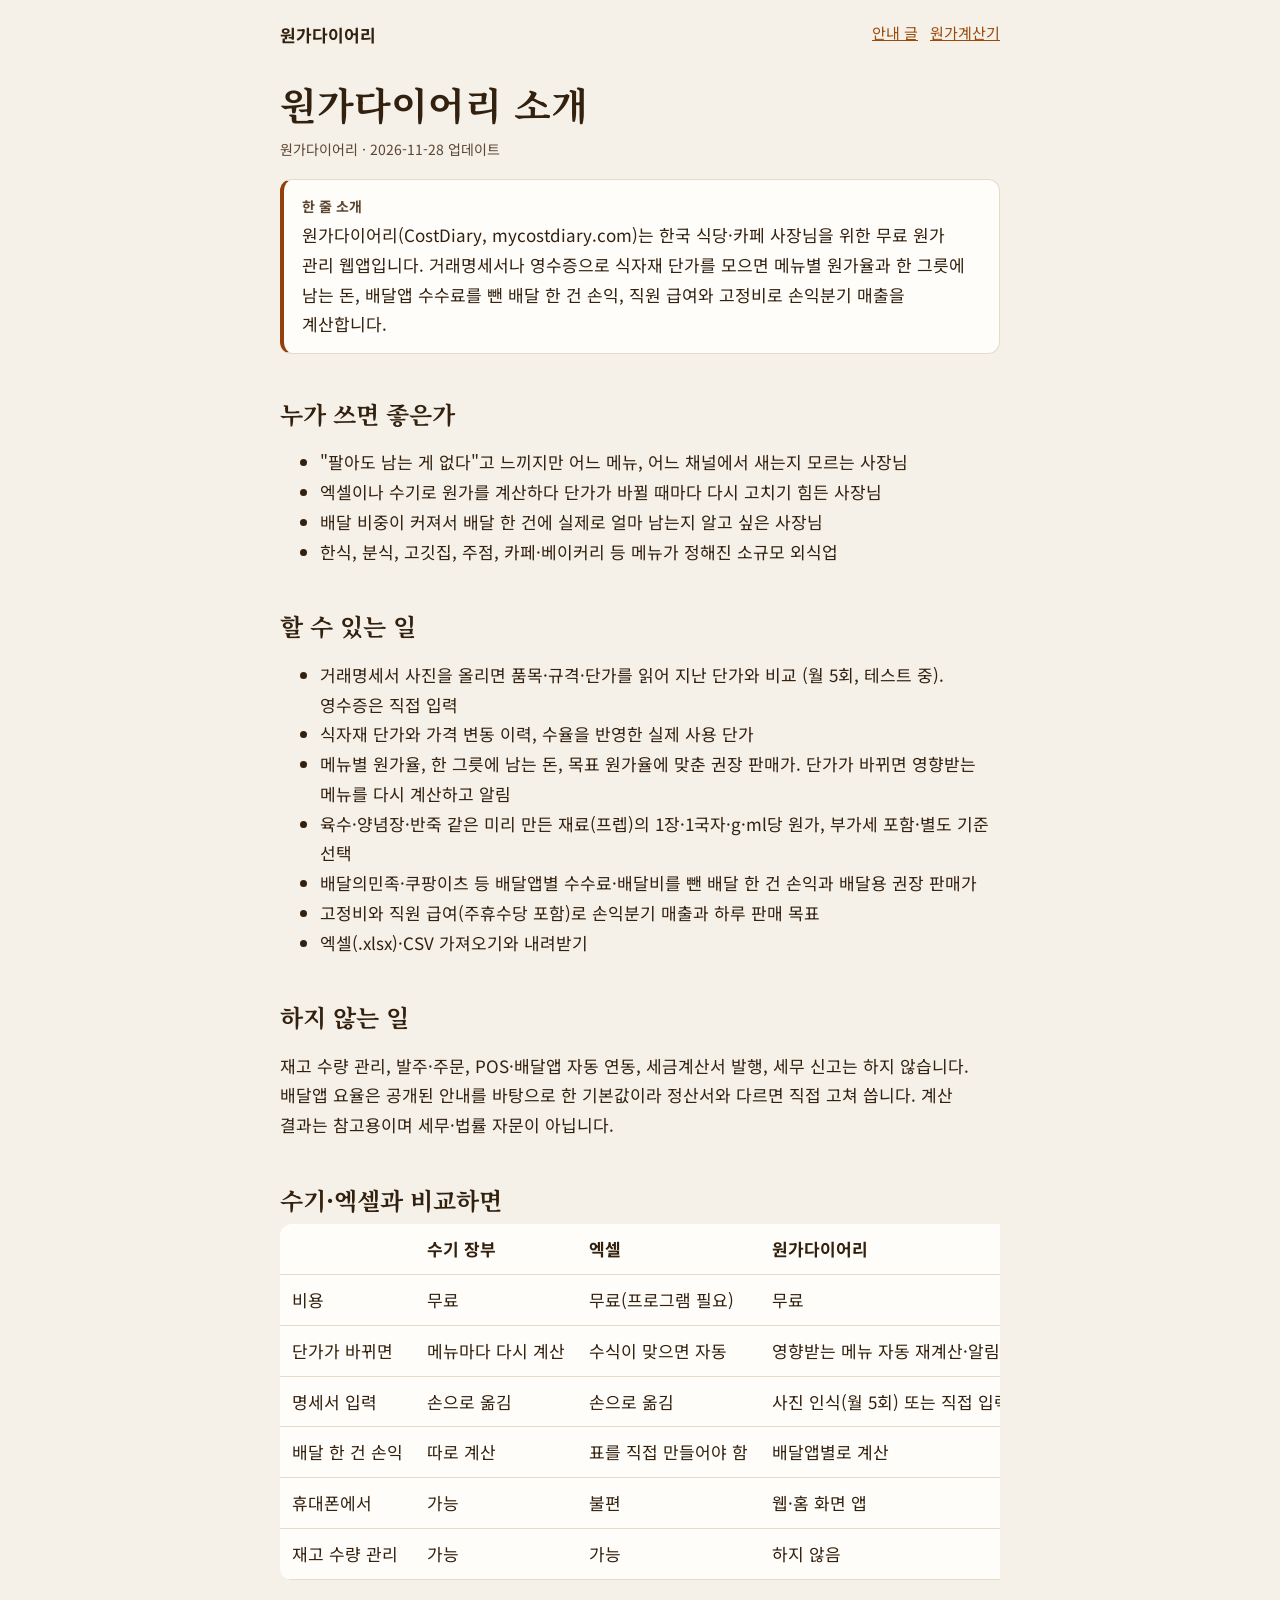
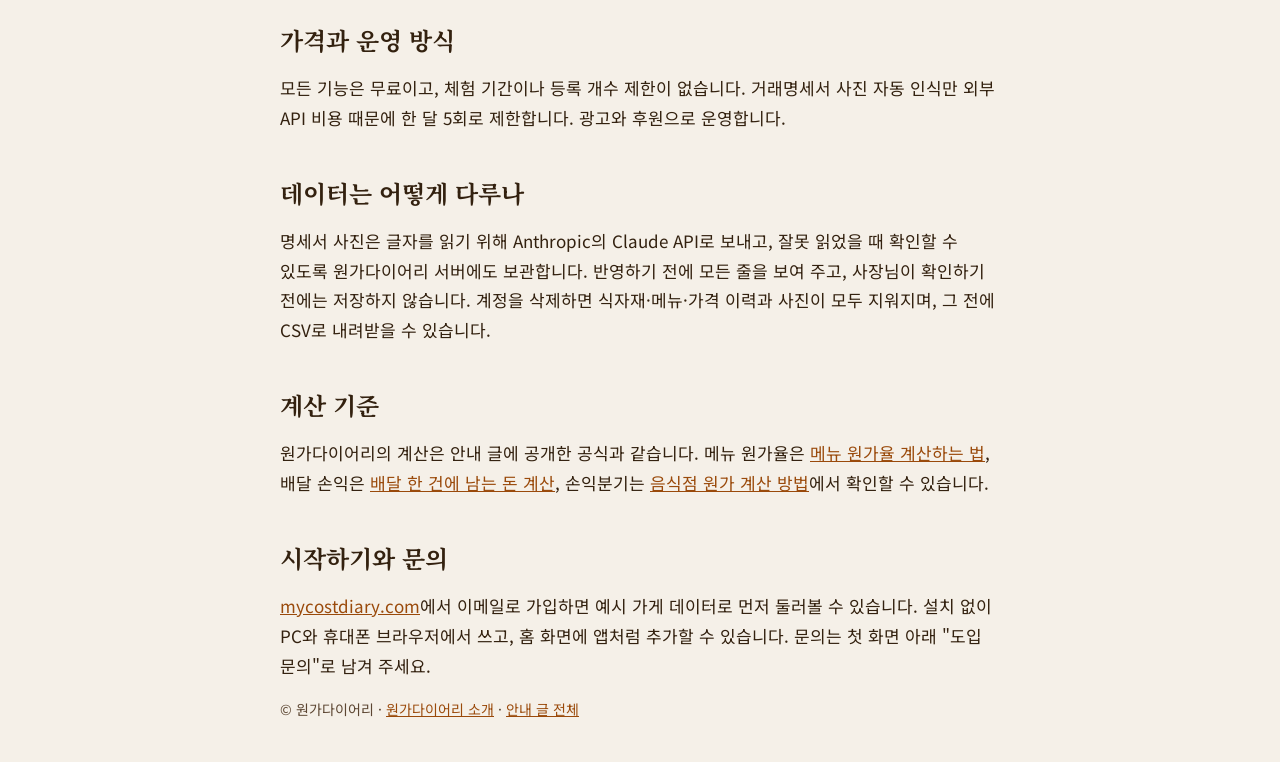
==== commit f5aee41c: "사용 설명서와 '미리 만든 재료'(프렙) 쉽게 쓰기 - 앱 안 사용 설명서(#/help): 7개 주제를 큰 글씨·번호 단계로, 화면 속 버튼 모양 그대로 보여 줌 - 글자 크기(보" ====
--- a/static/about.html
+++ b/static/about.html
@@ -82,7 +82,7 @@
       <li>거래명세서 사진을 올리면 품목·규격·단가를 읽어 지난 단가와 비교 (월 5회, 테스트 중). 영수증은 직접 입력</li>
       <li>식자재 단가와 가격 변동 이력, 수율을 반영한 실제 사용 단가</li>
       <li>메뉴별 원가율, 한 그릇에 남는 돈, 목표 원가율에 맞춘 권장 판매가. 단가가 바뀌면 영향받는 메뉴를 다시 계산하고 알림</li>
-      <li>육수·소스 같은 프렙 레시피의 g·ml당 원가, 부가세 포함·별도 기준 선택</li>
+      <li>육수·양념장·반죽 같은 미리 만든 재료(프렙)의 1장·1국자·g·ml당 원가, 부가세 포함·별도 기준 선택</li>
       <li>배달의민족·쿠팡이츠 등 배달앱별 수수료·배달비를 뺀 배달 한 건 손익과 배달용 권장 판매가</li>
       <li>고정비와 직원 급여(주휴수당 포함)로 손익분기 매출과 하루 판매 목표</li>
       <li>엑셀(.xlsx)·CSV 가져오기와 내려받기</li>
